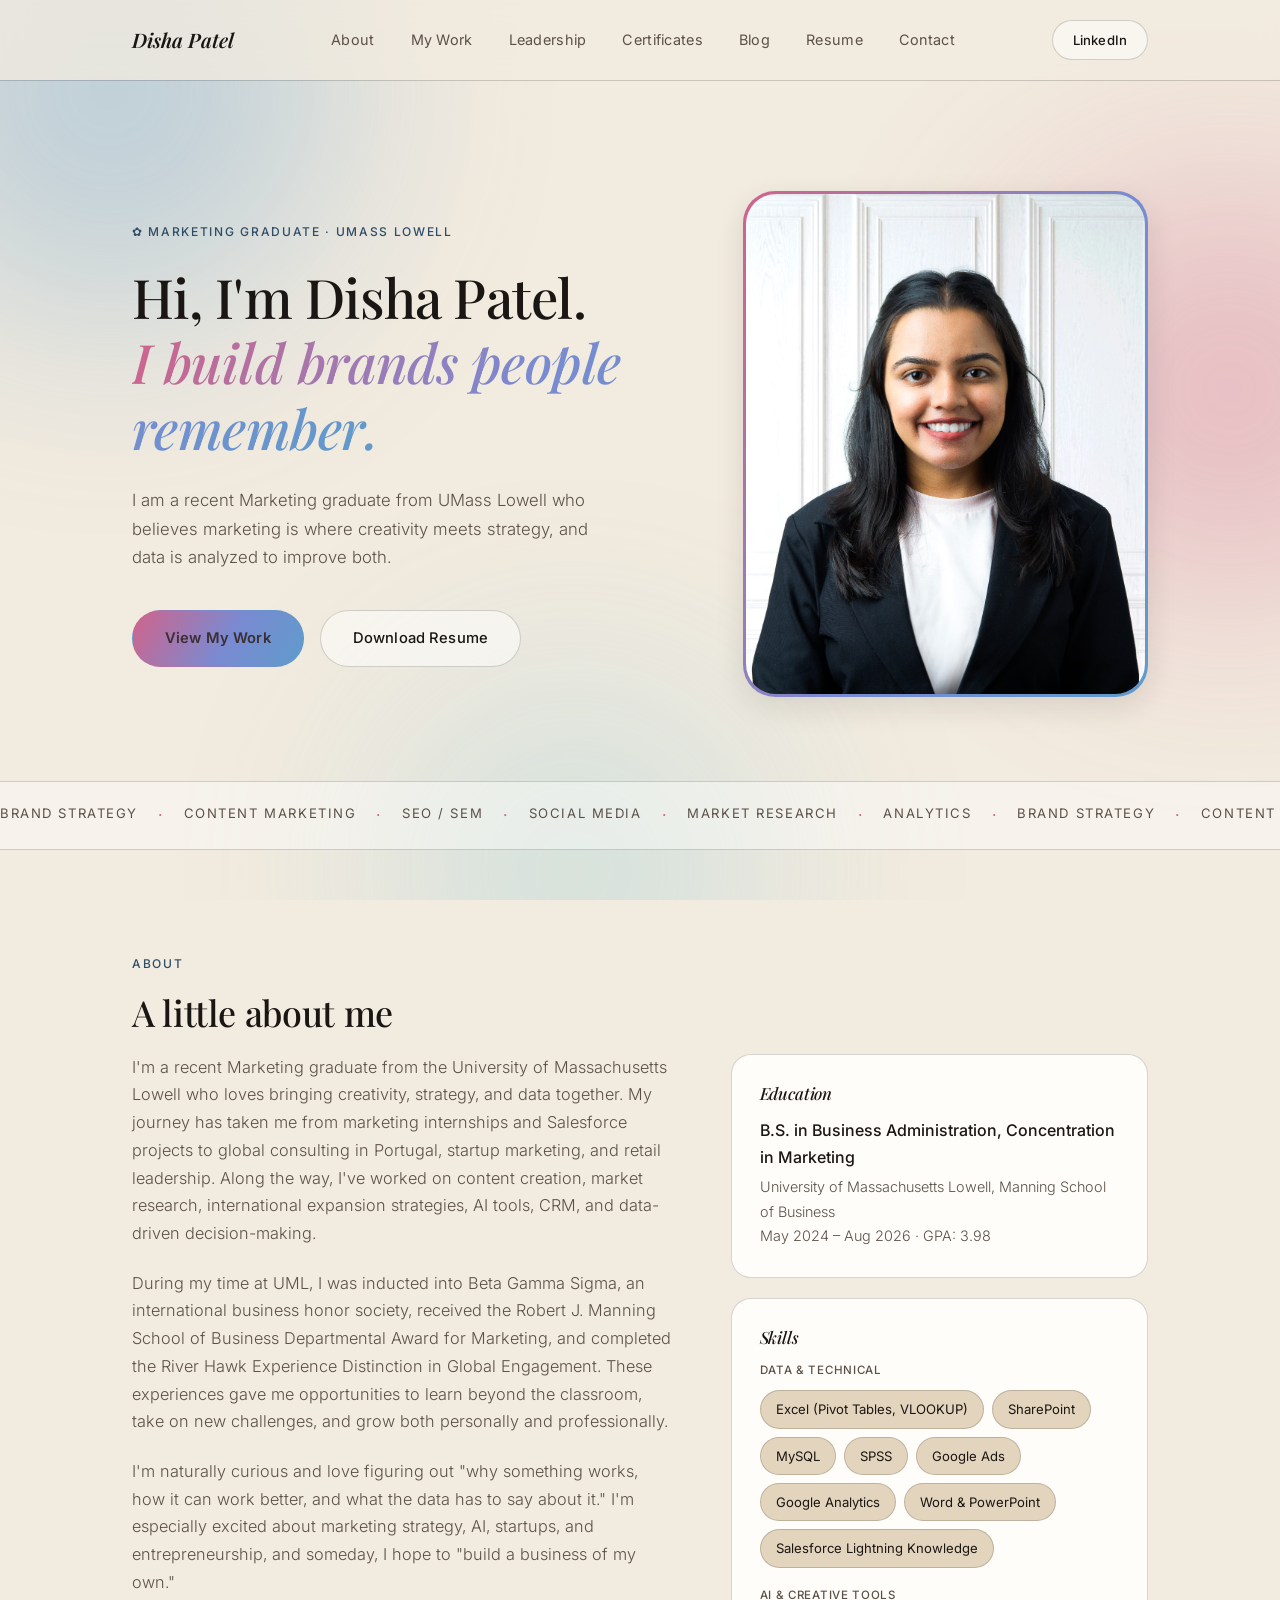
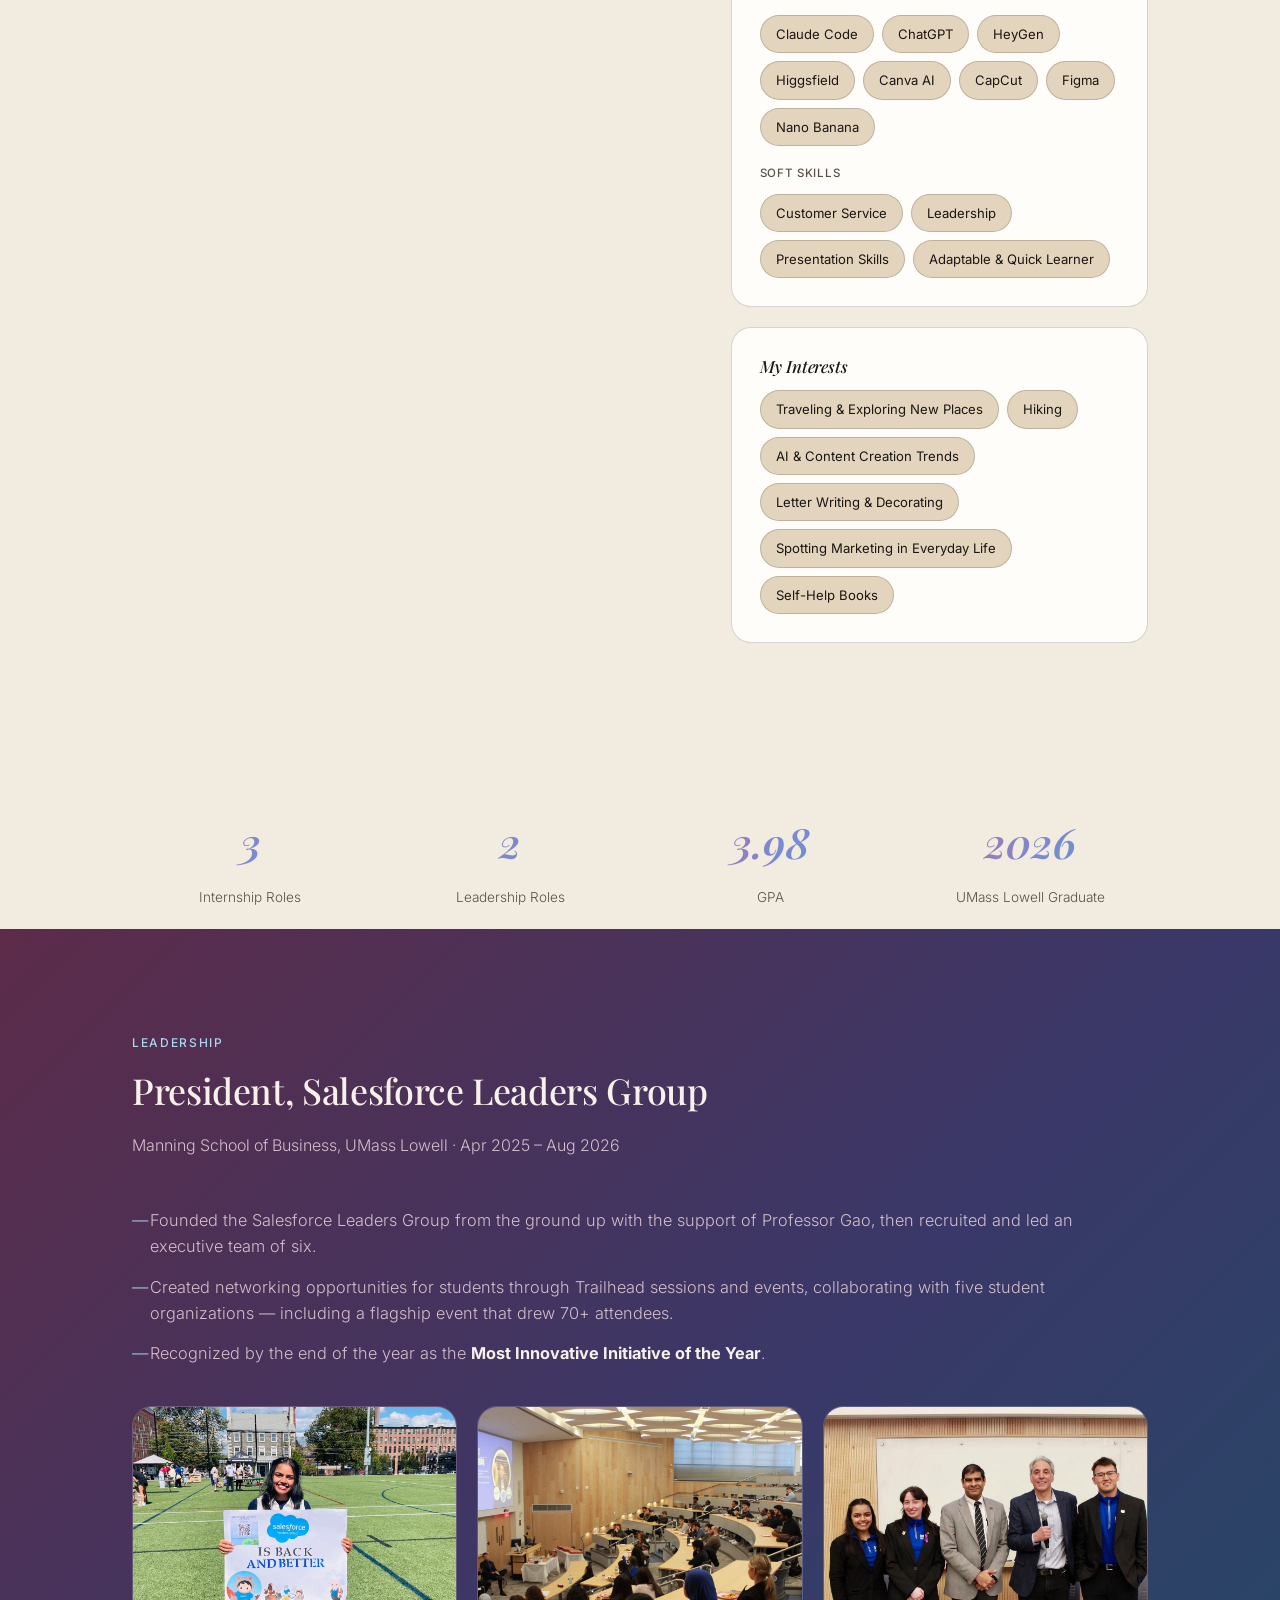
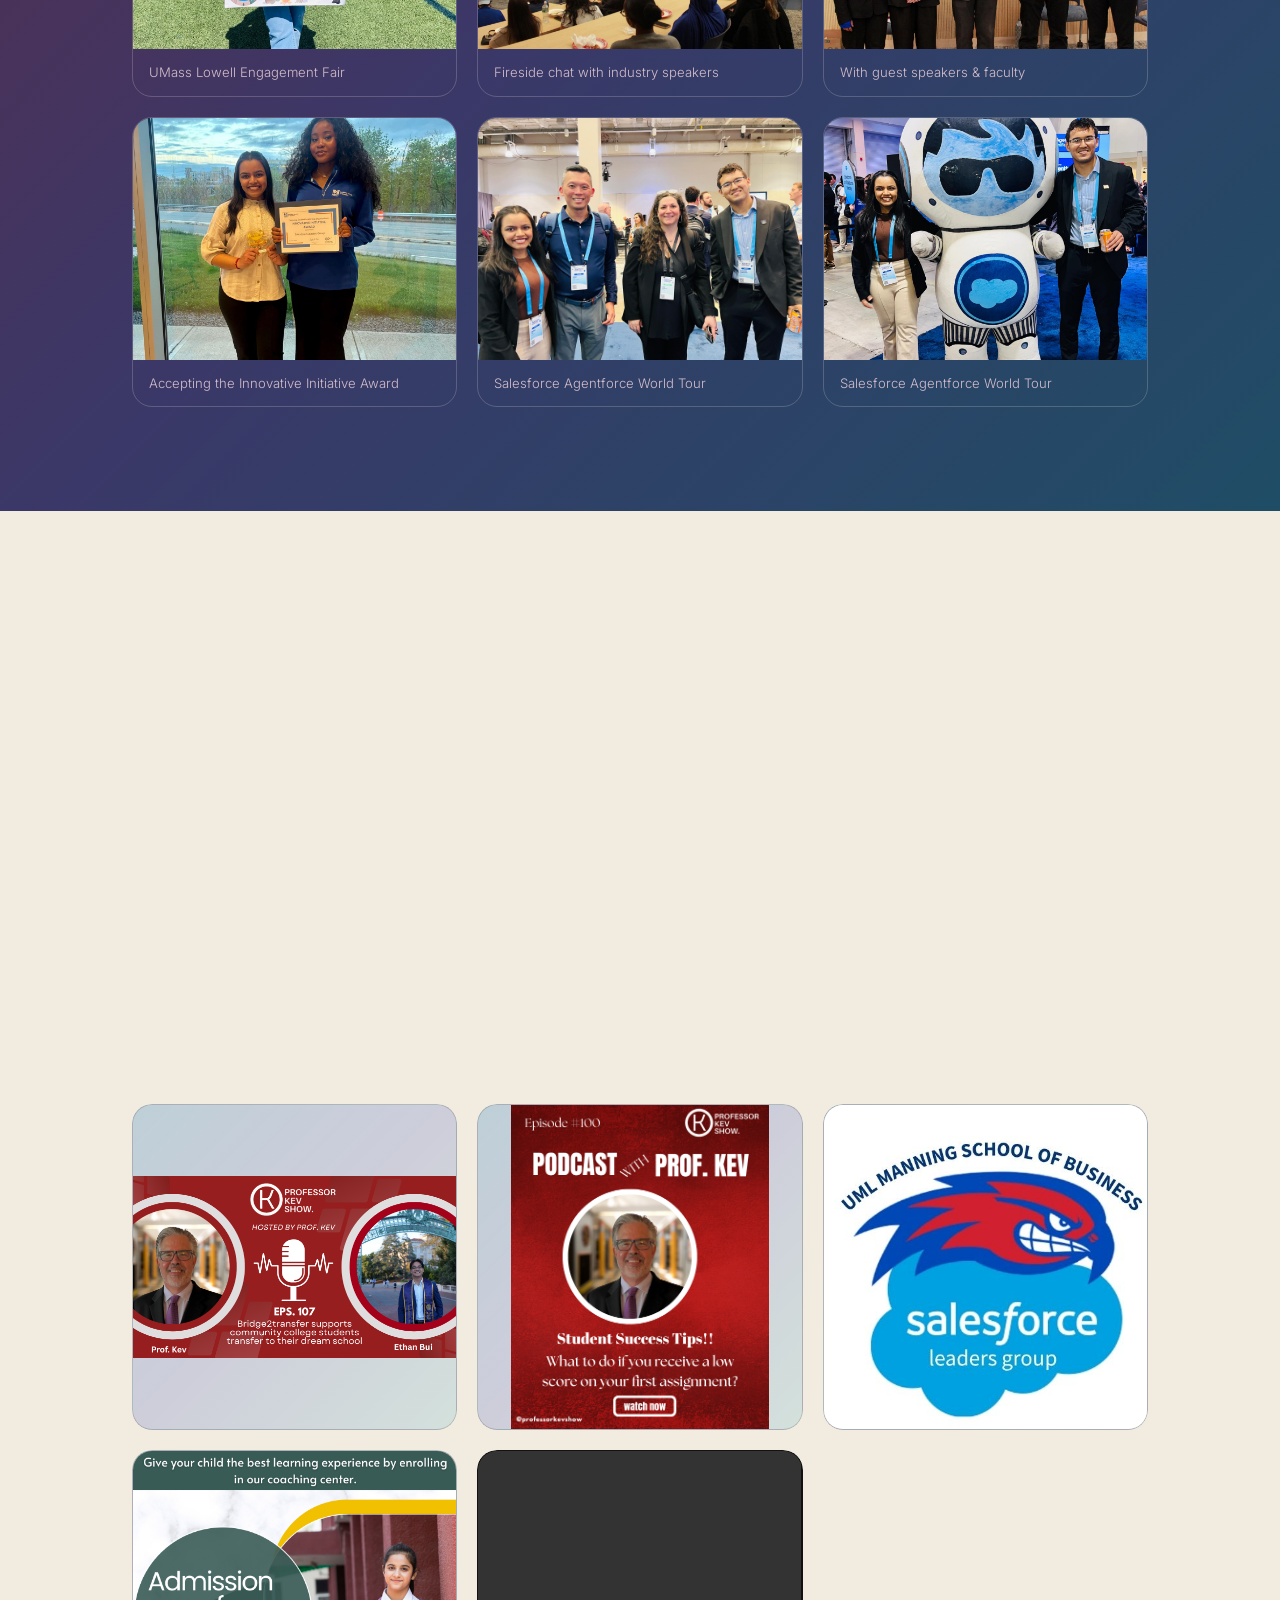
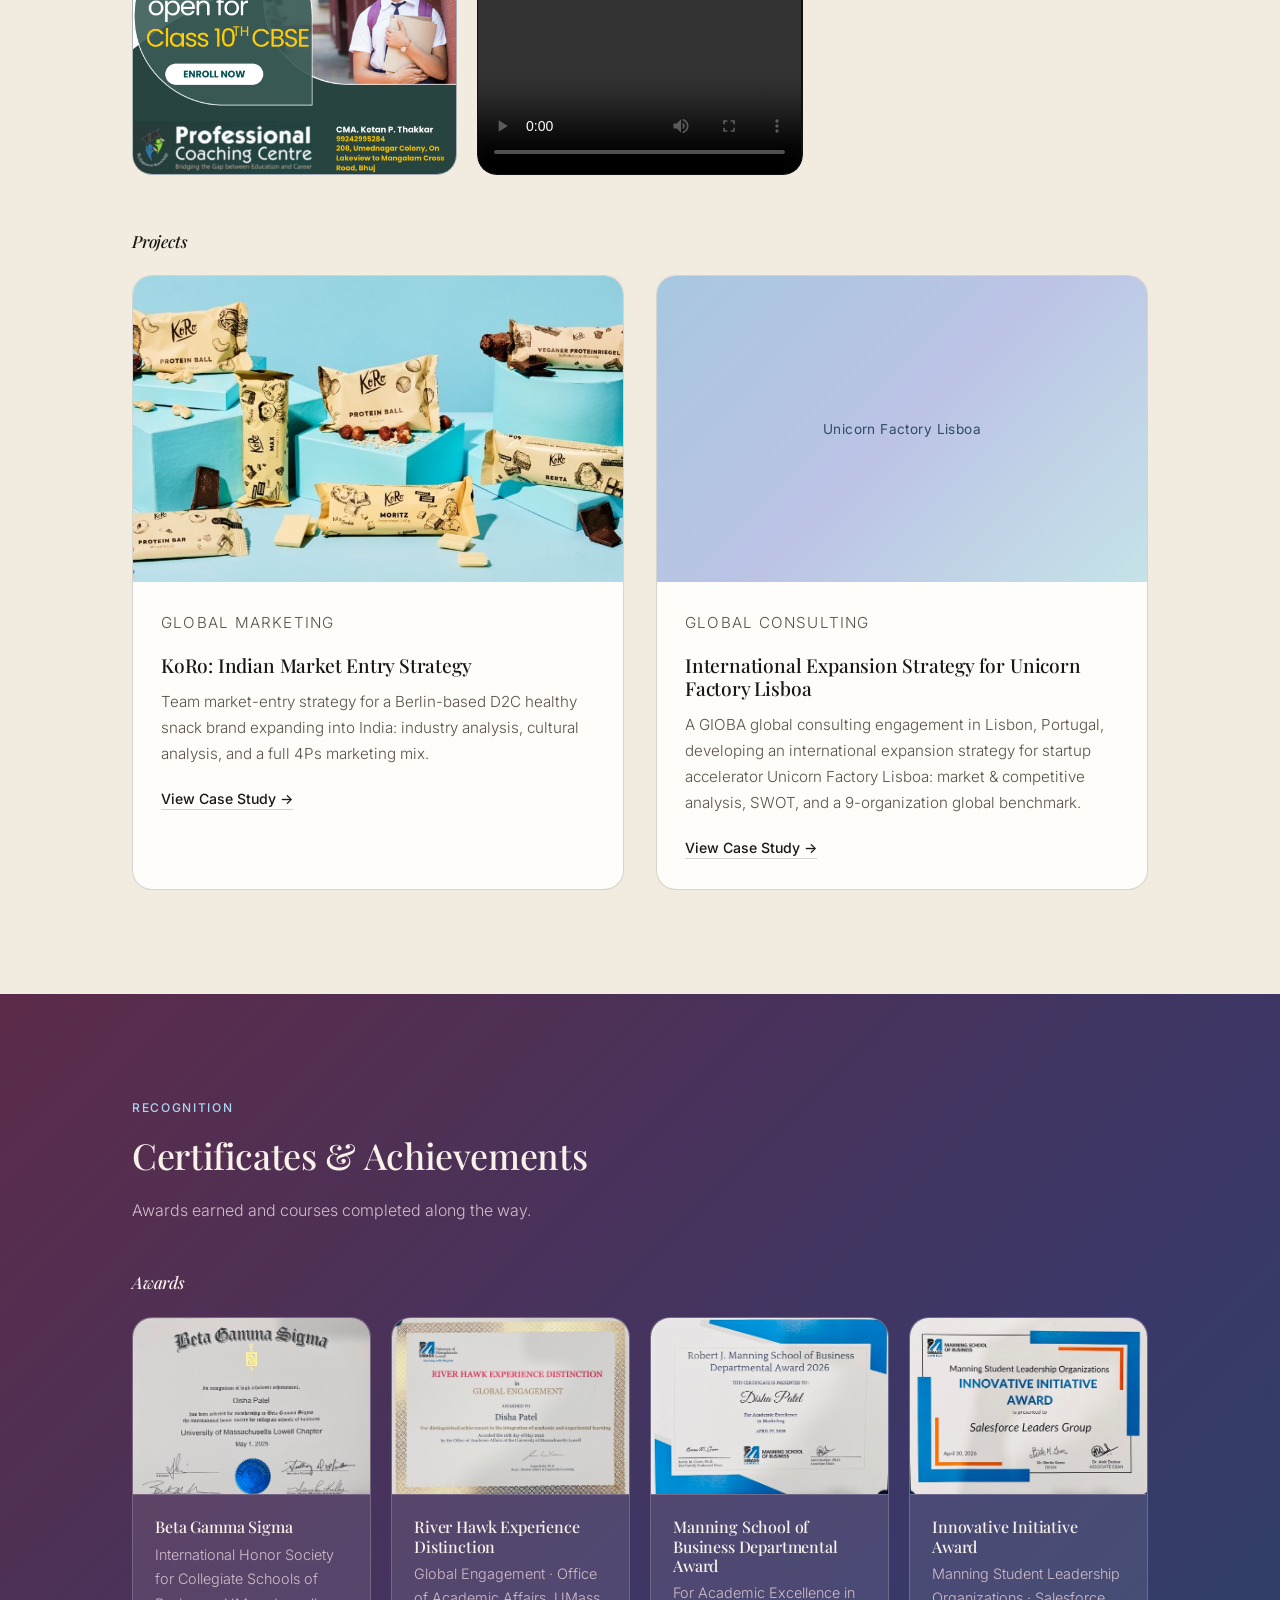
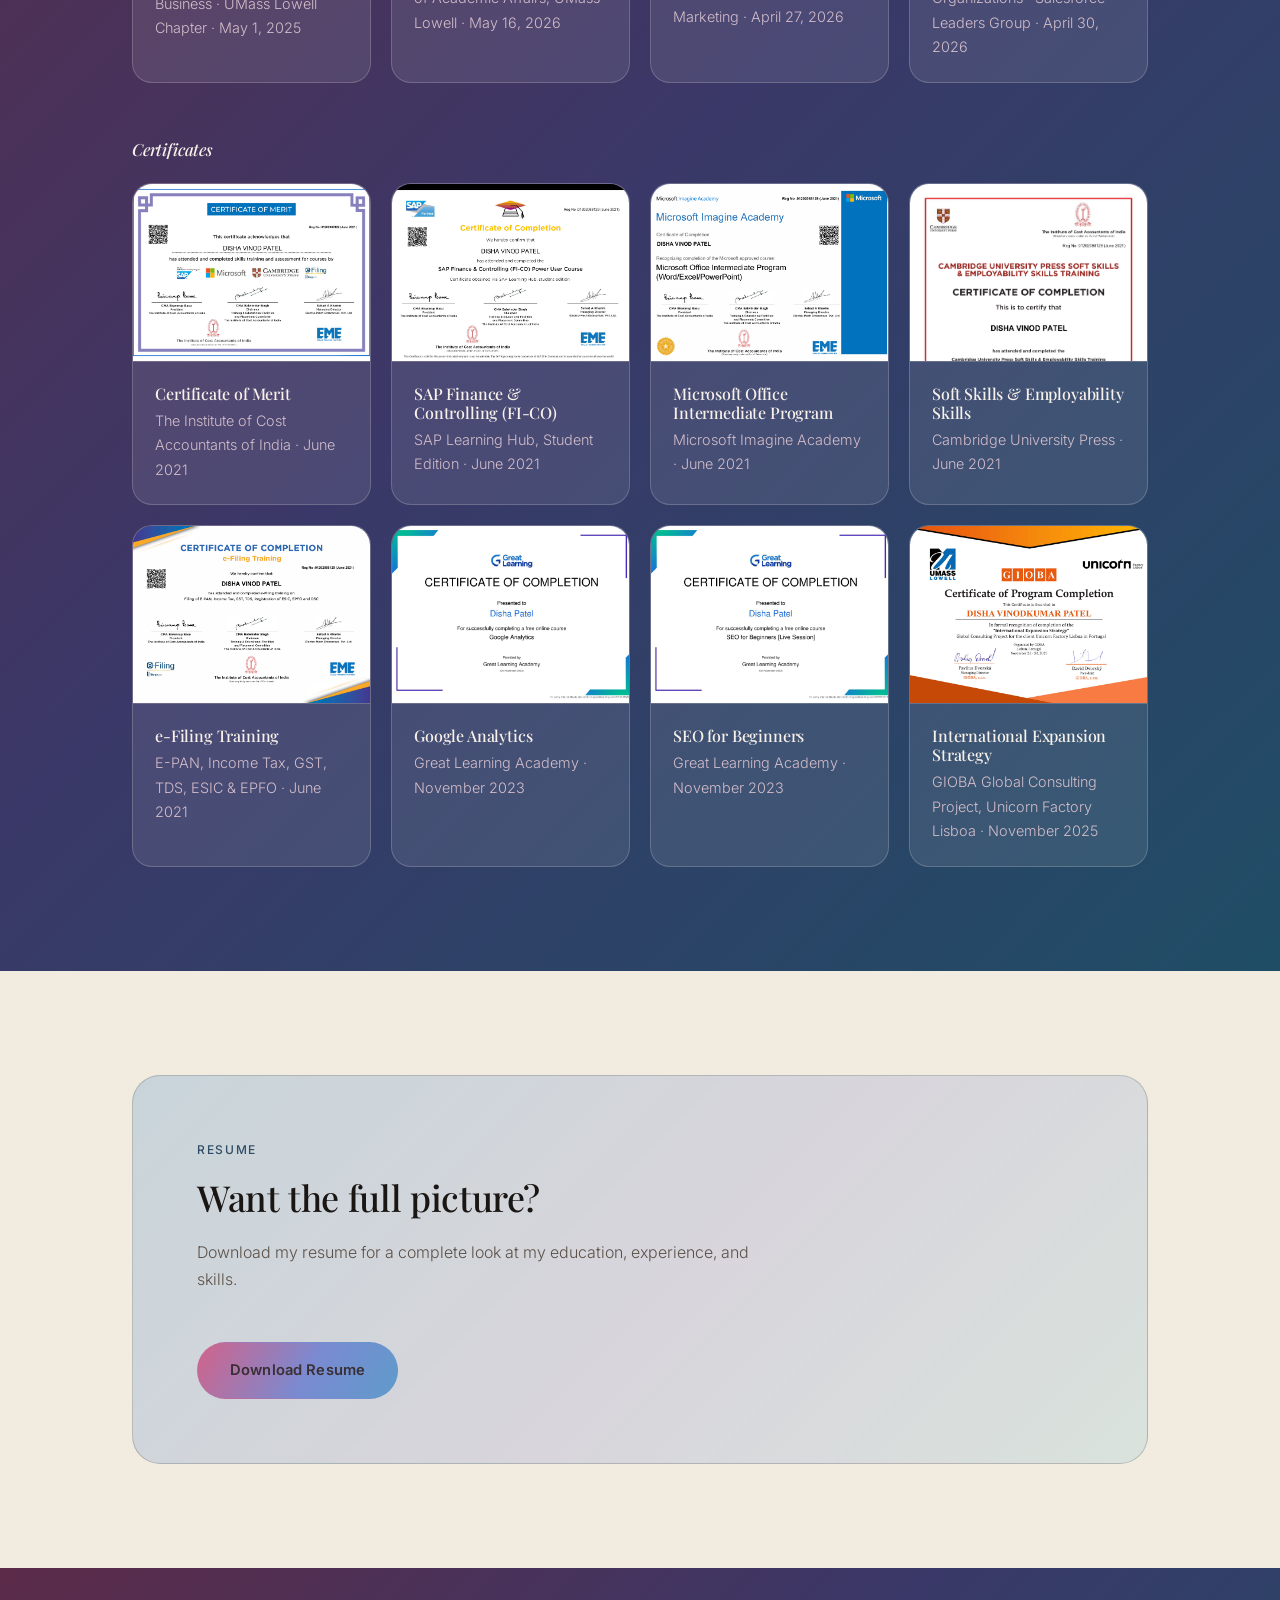
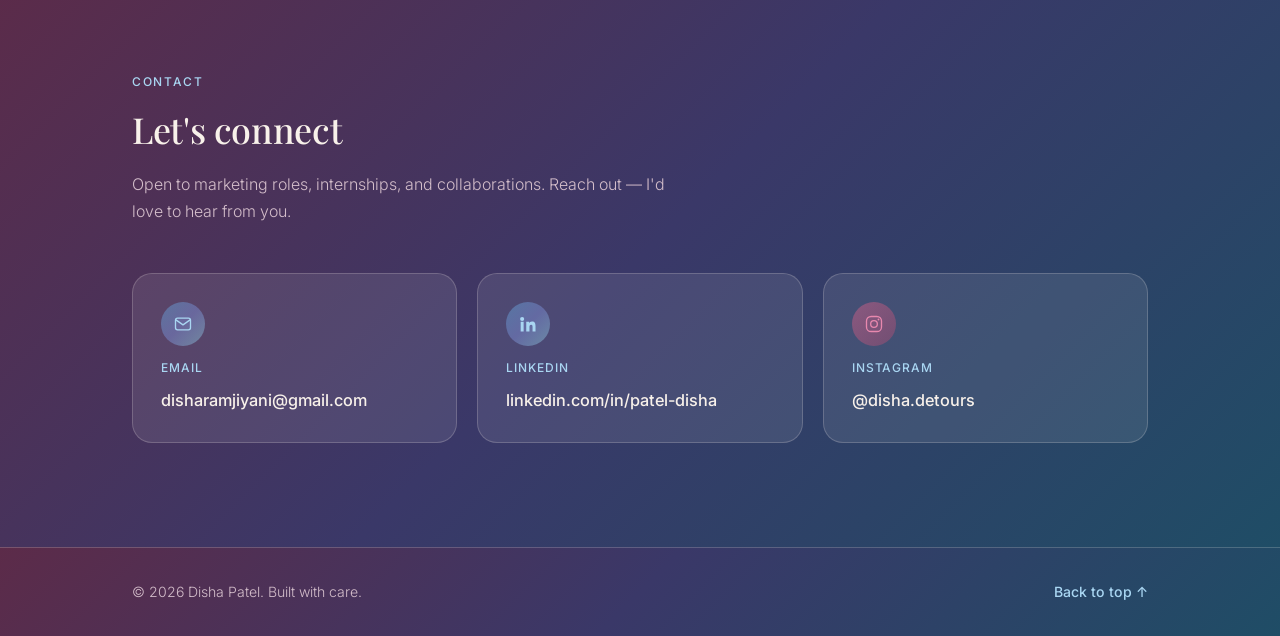
==== index.html @ e75ed546 "Initial commit: marketing portfolio site Sections: About, Education, Skills, Interests, Leadership, " ====
<!DOCTYPE html>
<html lang="en">
<head>
  <meta charset="UTF-8" />
  <meta name="viewport" content="width=device-width, initial-scale=1.0" />
  <title>Disha Patel | Marketing Portfolio</title>
  <meta name="description" content="Marketing portfolio of Disha Patel, a recent marketing graduate from UMass Lowell." />

  <meta property="og:type" content="website" />
  <meta property="og:title" content="Disha Patel | Marketing Portfolio" />
  <meta property="og:description" content="Marketing, creativity, and analytics — brand strategy, Canva creatives, and case studies from UMass Lowell to Lisbon." />
  <meta property="og:image" content="assets/images/hero-photo.jpg" />
  <meta name="twitter:card" content="summary_large_image" />
  <meta name="twitter:title" content="Disha Patel | Marketing Portfolio" />
  <meta name="twitter:description" content="Marketing, creativity, and analytics — brand strategy, Canva creatives, and case studies from UMass Lowell to Lisbon." />
  <meta name="twitter:image" content="assets/images/hero-photo.jpg" />

  <link rel="preconnect" href="https://fonts.googleapis.com" />
  <link rel="preconnect" href="https://fonts.gstatic.com" crossorigin />
  <link href="https://fonts.googleapis.com/css2?family=Playfair+Display:ital,wght@0,500;0,600;1,500&family=Inter:wght@300;400;500;600&display=swap" rel="stylesheet" />
  <link rel="icon" href="assets/favicon.svg" type="image/svg+xml" />
  <link rel="icon" href="assets/favicon-32.png" sizes="32x32" type="image/png" />
  <link rel="icon" href="assets/favicon-16.png" sizes="16x16" type="image/png" />
  <link rel="apple-touch-icon" href="assets/apple-touch-icon.png" />
  <link rel="stylesheet" href="styles.css" />
</head>
<body>

  <!-- Background wash -->
  <div class="bg-glow" aria-hidden="true">
    <span class="blob blob-1"></span>
    <span class="blob blob-2"></span>
    <span class="blob blob-3"></span>
  </div>

  <!-- Header / Nav -->
  <header class="site-header">
    <div class="container nav-wrap">
      <a href="#home" class="logo">Disha Patel</a>

      <nav class="nav" id="primary-nav">
        <a href="#about">About</a>
        <a href="#work">My Work</a>
        <a href="#leadership">Leadership</a>
        <a href="#certificates">Certificates</a>
        <a href="blog.html">Blog</a>
        <a href="#resume">Resume</a>
        <a href="#contact">Contact</a>
      </nav>

      <div class="nav-actions">
        <a class="btn btn-small btn-outline" href="https://www.linkedin.com/in/patel-disha/" target="_blank" rel="noopener">LinkedIn</a>
        <button class="nav-toggle" id="navToggle" aria-label="Toggle navigation" aria-expanded="false">
          <span></span><span></span><span></span>
        </button>
      </div>
    </div>
  </header>

  <!-- Hero -->
  <section class="hero" id="home">
    <div class="container hero-grid">
      <div class="hero-copy reveal">
        <p class="eyebrow">✿ Marketing Graduate · UMass Lowell</p>
        <h1>Hi, I'm Disha Patel.<br /><span class="gradient-text">I build brands people remember.</span></h1>
        <p class="hero-sub">
          I am a recent Marketing graduate from UMass Lowell who believes marketing is
          where creativity meets strategy, and data is analyzed to improve both.
        </p>
        <div class="hero-actions">
          <a href="#work" class="btn btn-primary">View My Work</a>
          <a href="assets/Disha_Patel_Resume.pdf" class="btn btn-outline" download>Download Resume</a>
        </div>
      </div>
      <div class="hero-visual reveal">
        <div class="hero-photo-frame">
          <img src="assets/images/hero-photo.jpg" alt="Disha Patel" class="hero-photo-img" />
        </div>
      </div>
    </div>

    <div class="marquee">
      <div class="marquee-track">
        <span>BRAND STRATEGY</span><span>·</span>
        <span>CONTENT MARKETING</span><span>·</span>
        <span>SEO / SEM</span><span>·</span>
        <span>SOCIAL MEDIA</span><span>·</span>
        <span>MARKET RESEARCH</span><span>·</span>
        <span>ANALYTICS</span><span>·</span>
        <span>BRAND STRATEGY</span><span>·</span>
        <span>CONTENT MARKETING</span><span>·</span>
        <span>SEO / SEM</span><span>·</span>
        <span>SOCIAL MEDIA</span><span>·</span>
        <span>MARKET RESEARCH</span><span>·</span>
        <span>ANALYTICS</span><span>·</span>
      </div>
    </div>
  </section>

  <!-- About -->
  <section class="section" id="about">
    <div class="container">
      <p class="section-label reveal">About</p>
      <h2 class="section-title reveal">A little about me</h2>

      <div class="about-grid">
        <div class="about-text reveal">
          <p>
            I'm a recent Marketing graduate from the University of Massachusetts Lowell who
            loves bringing creativity, strategy, and data together. My journey has taken me
            from marketing internships and Salesforce projects to global consulting in
            Portugal, startup marketing, and retail leadership. Along the way, I've worked on
            content creation, market research, international expansion strategies, AI tools,
            CRM, and data-driven decision-making.
          </p>
          <p>
            During my time at UML, I was inducted into Beta Gamma Sigma, an international
            business honor society, received the Robert J. Manning School of Business
            Departmental Award for Marketing, and completed the River Hawk Experience
            Distinction in Global Engagement. These experiences gave me opportunities to
            learn beyond the classroom, take on new challenges, and grow both personally and
            professionally.
          </p>
          <p>
            I'm naturally curious and love figuring out "why something works, how it can
            work better, and what the data has to say about it." I'm especially excited
            about marketing strategy, AI, startups, and entrepreneurship, and someday, I
            hope to "build a business of my own."
          </p>
        </div>

        <div class="about-side reveal">
          <div class="info-card glass">
            <h3>Education</h3>
            <p class="info-primary">B.S. in Business Administration, Concentration in Marketing</p>
            <p class="info-secondary">University of Massachusetts Lowell, Manning School of Business</p>
            <p class="info-secondary">May 2024 &ndash; Aug 2026 &middot; GPA: 3.98</p>
          </div>

          <div class="info-card glass">
            <h3>Skills</h3>
            <p class="tag-group-label">Data &amp; Technical</p>
            <ul class="tag-list">
              <li>Excel (Pivot Tables, VLOOKUP)</li>
              <li>SharePoint</li>
              <li>MySQL</li>
              <li>SPSS</li>
              <li>Google Ads</li>
              <li>Google Analytics</li>
              <li>Word &amp; PowerPoint</li>
              <li>Salesforce Lightning Knowledge</li>
            </ul>
            <p class="tag-group-label">AI &amp; Creative Tools</p>
            <ul class="tag-list">
              <li>Claude Code</li>
              <li>ChatGPT</li>
              <li>HeyGen</li>
              <li>Higgsfield</li>
              <li>Canva AI</li>
              <li>CapCut</li>
              <li>Figma</li>
              <li>Nano Banana</li>
            </ul>
            <p class="tag-group-label">Soft Skills</p>
            <ul class="tag-list">
              <li>Customer Service</li>
              <li>Leadership</li>
              <li>Presentation Skills</li>
              <li>Adaptable &amp; Quick Learner</li>
            </ul>
          </div>

          <div class="info-card glass">
            <h3>My Interests</h3>
            <ul class="tag-list">
              <li>Traveling &amp; Exploring New Places</li>
              <li>Hiking</li>
              <li>AI &amp; Content Creation Trends</li>
              <li>Letter Writing &amp; Decorating</li>
              <li>Spotting Marketing in Everyday Life</li>
              <li>Self-Help Books</li>
            </ul>
          </div>
        </div>
      </div>
    </div>
  </section>

  <!-- Stats strip -->
  <section class="stats reveal">
    <div class="container stats-grid">
      <div class="stat">
        <p class="stat-number gradient-text">3</p>
        <p class="stat-label">Internship Roles</p>
      </div>
      <div class="stat">
        <p class="stat-number gradient-text">2</p>
        <p class="stat-label">Leadership Roles</p>
      </div>
      <div class="stat">
        <p class="stat-number gradient-text">3.98</p>
        <p class="stat-label">GPA</p>
      </div>
      <div class="stat">
        <p class="stat-number gradient-text">2026</p>
        <p class="stat-label">UMass Lowell Graduate</p>
      </div>
    </div>
  </section>

  <!-- Leadership -->
  <section class="section theme-dark" id="leadership">
    <div class="container">
      <p class="section-label reveal">Leadership</p>
      <h2 class="section-title reveal">President, Salesforce Leaders Group</h2>
      <p class="section-sub reveal">Manning School of Business, UMass Lowell &middot; Apr 2025 &ndash; Aug 2026</p>

      <ul class="post-list reveal" style="margin-bottom: 40px;">
        <li>Founded the Salesforce Leaders Group from the ground up with the support of Professor Gao, then recruited and led an executive team of six.</li>
        <li>Created networking opportunities for students through Trailhead sessions and events, collaborating with five student organizations — including a flagship event that drew 70+ attendees.</li>
        <li>Recognized by the end of the year as the <strong>Most Innovative Initiative of the Year</strong>.</li>
      </ul>

      <div class="leadership-gallery">
        <figure class="leadership-item reveal">
          <img src="assets/images/leadership/slg-recruitment.jpeg" alt="Disha Patel tabling for the Salesforce Leaders Group at the UMass Lowell Engagement Fair" />
          <figcaption>UMass Lowell Engagement Fair</figcaption>
        </figure>
        <figure class="leadership-item reveal">
          <img src="assets/images/leadership/slg-fireside-chat.jpeg" alt="Salesforce Leaders Group fireside chat event" />
          <figcaption>Fireside chat with industry speakers</figcaption>
        </figure>
        <figure class="leadership-item reveal">
          <img src="assets/images/leadership/slg-panel-group.jpeg" alt="Disha Patel with panelists and faculty at a Salesforce Leaders Group event" />
          <figcaption>With guest speakers &amp; faculty</figcaption>
        </figure>
        <figure class="leadership-item reveal">
          <img src="assets/images/leadership/slg-award-presentation.jpeg" alt="Disha Patel receiving the Innovative Initiative Award" />
          <figcaption>Accepting the Innovative Initiative Award</figcaption>
        </figure>
        <figure class="leadership-item reveal">
          <img src="assets/images/leadership/slg-agentforce-world-tour.jpeg" alt="Disha Patel at Salesforce Agentforce World Tour" />
          <figcaption>Salesforce Agentforce World Tour</figcaption>
        </figure>
        <figure class="leadership-item reveal">
          <img src="assets/images/leadership/slg-astro-mascot.jpeg" alt="Disha Patel with the Salesforce Astro mascot" />
          <figcaption>Salesforce Agentforce World Tour</figcaption>
        </figure>
      </div>
    </div>
  </section>

  <!-- My Work -->
  <section class="section" id="work">
    <div class="container">
      <p class="section-label reveal">Portfolio</p>
      <h2 class="section-title reveal">My Work</h2>

      <!-- Canva Creatives -->
      <h3 class="work-subhead reveal">Canva Creatives</h3>
      <div class="canva-grid">
        <figure class="canva-item reveal">
          <img class="lightbox-img" src="assets/images/canva/slg-first-event-banner.png" alt="Salesforce Leaders Group 'Is Back to UML' first event announcement banner" />
        </figure>
        <figure class="canva-item reveal">
          <img class="lightbox-img" src="assets/images/canva/salesforce-x-eva.png" alt="Salesforce X EVA event flyer featuring guest speaker Aaron Crear" />
        </figure>
        <figure class="canva-item reveal">
          <img class="lightbox-img" src="assets/images/canva/slg-x-mis-mktg-society.jpeg" alt="SLG x MIS x Marketing Society event flyer featuring guest speaker Steven Serabian" />
        </figure>
        <figure class="canva-item reveal">
          <img class="lightbox-img" src="assets/images/canva/prof-kev-show-ep107.png" alt="Professor Kev Show podcast episode 107 promo graphic" />
        </figure>
        <figure class="canva-item reveal">
          <img class="lightbox-img" src="assets/images/canva/prof-kev-show-ep100.png" alt="Professor Kev Show podcast episode 100 promo graphic" />
        </figure>
        <figure class="canva-item reveal">
          <img class="lightbox-img" src="assets/images/canva/slg-logo-crest.jpg" alt="Salesforce Leaders Group logo crest for UML Manning School of Business" />
        </figure>
        <figure class="canva-item reveal">
          <img class="lightbox-img" src="assets/images/canva/pcc-admission-open.png" alt="Professional Coaching Centre admission open flyer, freelance design work" />
        </figure>
        <figure class="canva-item reveal">
          <video controls preload="metadata">
            <source src="assets/videos/earthly-fashion.mp4" type="video/mp4" />
          </video>
        </figure>
      </div>

      <!-- Projects -->
      <h3 class="work-subhead reveal">Projects</h3>
      <div class="project-grid">

        <article class="project-card reveal">
          <img src="assets/images/projects/koro-hero.png" alt="KoRo snack products" class="project-thumb-img" />
          <div class="project-body">
            <p class="project-tag">Global Marketing</p>
            <h3>KoRo: Indian Market Entry Strategy</h3>
            <p>Team market-entry strategy for a Berlin-based D2C healthy snack brand expanding
              into India: industry analysis, cultural analysis, and a full 4Ps marketing mix.</p>
            <a href="project-koro.html" class="project-link">View Case Study &rarr;</a>
          </div>
        </article>

        <article class="project-card reveal">
          <div class="project-thumb">Unicorn Factory Lisboa</div>
          <div class="project-body">
            <p class="project-tag">Global Consulting</p>
            <h3>International Expansion Strategy for Unicorn Factory Lisboa</h3>
            <p>A GIOBA global consulting engagement in Lisbon, Portugal, developing an
              international expansion strategy for startup accelerator Unicorn Factory Lisboa:
              market &amp; competitive analysis, SWOT, and a 9-organization global benchmark.</p>
            <a href="project-ufl.html" class="project-link">View Case Study &rarr;</a>
          </div>
        </article>

      </div>
    </div>
  </section>

  <!-- Certificates & Achievements -->
  <section class="section theme-dark" id="certificates">
    <div class="container">
      <p class="section-label reveal">Recognition</p>
      <h2 class="section-title reveal">Certificates &amp; Achievements</h2>
      <p class="section-sub reveal">Awards earned and courses completed along the way.</p>

      <h3 class="work-subhead reveal">Awards</h3>
      <div class="cert-grid">
        <div class="cert-card glass reveal">
          <img src="assets/images/certificates/beta-gamma-sigma.jpeg" alt="Beta Gamma Sigma membership certificate" class="cert-thumb" />
          <div class="cert-body">
            <h3>Beta Gamma Sigma</h3>
            <p class="info-secondary">International Honor Society for Collegiate Schools of Business &middot; UMass Lowell Chapter &middot; May 1, 2025</p>
          </div>
        </div>
        <div class="cert-card glass reveal">
          <img src="assets/images/certificates/river-hawk-global-engagement.jpeg" alt="River Hawk Experience Distinction in Global Engagement certificate" class="cert-thumb" />
          <div class="cert-body">
            <h3>River Hawk Experience Distinction</h3>
            <p class="info-secondary">Global Engagement &middot; Office of Academic Affairs, UMass Lowell &middot; May 16, 2026</p>
          </div>
        </div>
        <div class="cert-card glass reveal">
          <img src="assets/images/certificates/manning-departmental-award.jpeg" alt="Robert J. Manning School of Business Departmental Award certificate" class="cert-thumb" />
          <div class="cert-body">
            <h3>Manning School of Business Departmental Award</h3>
            <p class="info-secondary">For Academic Excellence in Marketing &middot; April 27, 2026</p>
          </div>
        </div>
        <div class="cert-card glass reveal">
          <img src="assets/images/certificates/innovative-initiative-award.jpeg" alt="Innovative Initiative Award certificate" class="cert-thumb" />
          <div class="cert-body">
            <h3>Innovative Initiative Award</h3>
            <p class="info-secondary">Manning Student Leadership Organizations &middot; Salesforce Leaders Group &middot; April 30, 2026</p>
          </div>
        </div>
      </div>

      <h3 class="work-subhead reveal">Certificates</h3>
      <div class="cert-grid">
        <div class="cert-card glass reveal">
          <img src="assets/images/certificates/certificate-of-merit.png" alt="Certificate of Merit from the Institute of Cost Accountants of India" class="cert-thumb" />
          <div class="cert-body">
            <h3>Certificate of Merit</h3>
            <p class="info-secondary">The Institute of Cost Accountants of India &middot; June 2021</p>
          </div>
        </div>
        <div class="cert-card glass reveal">
          <img src="assets/images/certificates/sap-fico.png" alt="SAP Finance and Controlling FI-CO certificate" class="cert-thumb" />
          <div class="cert-body">
            <h3>SAP Finance &amp; Controlling (FI-CO)</h3>
            <p class="info-secondary">SAP Learning Hub, Student Edition &middot; June 2021</p>
          </div>
        </div>
        <div class="cert-card glass reveal">
          <img src="assets/images/certificates/microsoft-office.png" alt="Microsoft Office Intermediate Program certificate" class="cert-thumb" />
          <div class="cert-body">
            <h3>Microsoft Office Intermediate Program</h3>
            <p class="info-secondary">Microsoft Imagine Academy &middot; June 2021</p>
          </div>
        </div>
        <div class="cert-card glass reveal">
          <img src="assets/images/certificates/cambridge-soft-employability-skills.png" alt="Cambridge University Press Soft Skills and Employability Skills Training certificate" class="cert-thumb" />
          <div class="cert-body">
            <h3>Soft Skills &amp; Employability Skills</h3>
            <p class="info-secondary">Cambridge University Press &middot; June 2021</p>
          </div>
        </div>
        <div class="cert-card glass reveal">
          <img src="assets/images/certificates/efiling-training.png" alt="e-Filing Training certificate" class="cert-thumb" />
          <div class="cert-body">
            <h3>e-Filing Training</h3>
            <p class="info-secondary">E-PAN, Income Tax, GST, TDS, ESIC &amp; EPFO &middot; June 2021</p>
          </div>
        </div>
        <div class="cert-card glass reveal">
          <img src="assets/images/certificates/google-analytics.png" alt="Google Analytics certificate" class="cert-thumb" />
          <div class="cert-body">
            <h3>Google Analytics</h3>
            <p class="info-secondary">Great Learning Academy &middot; November 2023</p>
          </div>
        </div>
        <div class="cert-card glass reveal">
          <img src="assets/images/certificates/seo-for-beginners.png" alt="SEO for Beginners certificate" class="cert-thumb" />
          <div class="cert-body">
            <h3>SEO for Beginners</h3>
            <p class="info-secondary">Great Learning Academy &middot; November 2023</p>
          </div>
        </div>
        <div class="cert-card glass reveal">
          <img src="assets/images/certificates/gioba-ufl-certificate.jpg" alt="Certificate of Program Completion for the International Expansion Strategy consulting project with Unicorn Factory Lisboa" class="cert-thumb" />
          <div class="cert-body">
            <h3>International Expansion Strategy</h3>
            <p class="info-secondary">GIOBA Global Consulting Project, Unicorn Factory Lisboa &middot; November 2025</p>
          </div>
        </div>
      </div>
    </div>
  </section>

  <!-- Certificate lightbox -->
  <div class="cert-lightbox" id="certLightbox">
    <img src="" alt="" id="certLightboxImg" />
  </div>

  <!-- Resume -->
  <section class="section" id="resume">
    <div class="container">
      <div class="resume-wrap reveal">
        <div>
          <p class="section-label">Resume</p>
          <h2 class="section-title">Want the full picture?</h2>
          <p class="section-sub">Download my resume for a complete look at my education, experience, and skills.</p>
          <a href="assets/Disha_Patel_Resume.pdf" class="btn btn-primary" download>Download Resume</a>
        </div>
      </div>
    </div>
  </section>

  <!-- Contact -->
  <section class="section theme-dark" id="contact">
    <div class="container">
      <p class="section-label reveal">Contact</p>
      <h2 class="section-title reveal">Let's connect</h2>
      <p class="section-sub reveal">
        Open to marketing roles, internships, and collaborations. Reach out — I'd love to hear from you.
      </p>

      <div class="contact-links reveal">
        <a href="mailto:disharamjiyani@gmail.com" class="contact-item glass">
          <span class="contact-icon" aria-hidden="true">
            <svg viewBox="0 0 24 24" fill="none" stroke="currentColor" stroke-width="1.6" stroke-linecap="round" stroke-linejoin="round"><rect x="3" y="5" width="18" height="14" rx="2.5"/><path d="M3.5 7l8.5 6 8.5-6"/></svg>
          </span>
          <span class="contact-label">Email</span>
          <span class="contact-value">disharamjiyani@gmail.com</span>
        </a>
        <a href="https://www.linkedin.com/in/patel-disha/" target="_blank" rel="noopener" class="contact-item glass">
          <span class="contact-icon" aria-hidden="true">
            <svg viewBox="0 0 24 24" fill="currentColor"><path d="M4.98 3.5a2.48 2.48 0 1 1 0 4.96 2.48 2.48 0 0 1 0-4.96zM3.2 9.2h3.56V21H3.2zM9.9 9.2h3.41v1.6h.05c.48-.9 1.64-1.85 3.38-1.85 3.61 0 4.28 2.38 4.28 5.47V21h-3.56v-5.16c0-1.23-.02-2.81-1.72-2.81-1.72 0-1.98 1.34-1.98 2.72V21H9.9z"/></svg>
          </span>
          <span class="contact-label">LinkedIn</span>
          <span class="contact-value">linkedin.com/in/patel-disha</span>
        </a>
        <a href="https://www.instagram.com/disha.detours/" target="_blank" rel="noopener" class="contact-item glass">
          <span class="contact-icon contact-icon-pink" aria-hidden="true">
            <svg viewBox="0 0 24 24" fill="none" stroke="currentColor" stroke-width="1.6"><rect x="3" y="3" width="18" height="18" rx="5.5"/><circle cx="12" cy="12" r="4"/><circle cx="17.4" cy="6.6" r="1.1" fill="currentColor" stroke="none"/></svg>
          </span>
          <span class="contact-label">Instagram</span>
          <span class="contact-value">@disha.detours</span>
        </a>
      </div>
    </div>
  </section>

  <footer class="site-footer theme-dark">
    <div class="container footer-wrap">
      <p>&copy; <span id="year"></span> Disha Patel. Built with care.</p>
      <a href="#home" class="back-to-top">Back to top &uarr;</a>
    </div>
  </footer>

  <script src="script.js"></script>
</body>
</html>
---- styles.css ----
:root {
  --color-bg: #f2ebdf;
  --color-bg-alt: #e3d4bd;
  --color-text: #1a1613;
  --color-text-muted: #5c5148;
  --color-border: rgba(26, 22, 19, 0.18);
  --color-card: #fffdfa;
  --color-card-hover: #ffffff;

  --accent-sky: #5f9bcb;
  --accent-periwinkle: #7a8ad1;
  --accent-ice: #8bc9d6;
  --accent-ink: #2f4d66;
  --accent-pink: #d1638a;
  --accent-pink-deep: #b84a70;
  --gradient: linear-gradient(120deg, var(--accent-pink), var(--accent-periwinkle) 55%, var(--accent-sky));

  --shadow-soft: 0 10px 30px rgba(26, 22, 19, 0.11);
  --shadow-lift: 0 16px 40px rgba(26, 22, 19, 0.19);
  --radius: 20px;
  --font-heading: "Playfair Display", "Georgia", serif;
  --font-body: "Inter", "Segoe UI", sans-serif;
  --max-width: 1080px;
}

/* Alternate section band: deep pink-to-blue gradient (Apple-style rhythm, no black) */
.theme-dark {
  --color-bg: linear-gradient(135deg, #5c2b49 0%, #3a3868 50%, #1f4d66 100%);
  --color-bg-alt: #3d2c46;
  --color-text: #f8f1ea;
  --color-text-muted: #d3bdca;
  --color-border: rgba(248, 241, 234, 0.2);
  --color-card: rgba(255, 255, 255, 0.09);
  --color-card-hover: rgba(255, 255, 255, 0.14);
  --accent-sky: #8fc3ec;
  --accent-periwinkle: #aab6f0;
  --accent-ice: #a6e6f0;
  --accent-ink: #a9d6f2;
  --accent-pink: #f5aac8;
  --accent-pink-deep: #e888ae;
  --shadow-soft: 0 10px 30px rgba(20, 10, 20, 0.3);
  --shadow-lift: 0 16px 40px rgba(20, 10, 20, 0.4);
  background: var(--color-bg);
  color: var(--color-text);
}
.theme-dark .btn-outline { background: rgba(255, 255, 255, 0.08); }
.theme-dark .btn-outline:hover { background: rgba(255, 255, 255, 0.16); }

* { box-sizing: border-box; margin: 0; padding: 0; }

html { scroll-behavior: smooth; }

body {
  font-family: var(--font-body);
  font-weight: 300;
  color: var(--color-text);
  background: var(--color-bg);
  line-height: 1.7;
  -webkit-font-smoothing: antialiased;
  position: relative;
  overflow-x: hidden;
}

img { max-width: 100%; display: block; }
a { color: inherit; text-decoration: none; }
ul { list-style: none; }

.container {
  max-width: var(--max-width);
  margin: 0 auto;
  padding: 0 32px;
}

h1, h2, h3 { font-family: var(--font-heading); line-height: 1.2; font-weight: 600; letter-spacing: -0.01em; }

.gradient-text {
  background: var(--gradient);
  -webkit-background-clip: text;
  background-clip: text;
  color: transparent;
  font-style: italic;
}

/* Background wash */
.bg-glow {
  position: fixed;
  inset: 0;
  z-index: -1;
  overflow: hidden;
  transform: translateZ(0);
  -webkit-transform: translateZ(0);
}
.blob {
  position: absolute;
  border-radius: 50%;
  filter: blur(110px);
  opacity: 0.35;
}
.blob-1 { width: 460px; height: 460px; background: var(--accent-sky); top: -140px; left: -120px; }
.blob-2 { width: 420px; height: 420px; background: var(--accent-pink); top: 20%; right: -160px; }
.blob-3 { width: 380px; height: 380px; background: var(--accent-ice); bottom: -160px; left: 30%; opacity: 0.3; }

/* Buttons */
.btn {
  display: inline-flex;
  align-items: center;
  justify-content: center;
  padding: 15px 32px;
  border-radius: 999px;
  font-weight: 500;
  font-size: 0.92rem;
  transition: transform 0.25s ease, box-shadow 0.25s ease, background 0.25s ease, border-color 0.25s ease;
  border: 1px solid transparent;
  cursor: pointer;
  letter-spacing: 0.01em;
}
.btn-primary {
  background: var(--gradient);
  color: #3a2f34;
  font-weight: 600;
}
.btn-primary:hover { transform: translateY(-2px); box-shadow: var(--shadow-lift); }
.btn-outline {
  border-color: var(--color-border);
  color: var(--color-text);
  background: rgba(255, 255, 255, 0.5);
}
.btn-outline:hover { border-color: var(--accent-ink); background: #fff; transform: translateY(-2px); }
.btn-small { padding: 8px 20px; font-size: 0.82rem; }

/* Header */
.site-header {
  position: sticky;
  top: 0;
  z-index: 100;
  border-bottom: 1px solid var(--color-border);
  isolation: isolate;
}
.site-header::before {
  content: "";
  position: absolute;
  inset: 0;
  z-index: -1;
  background: rgba(242, 235, 223, 0.75);
  backdrop-filter: blur(14px);
  -webkit-backdrop-filter: blur(14px);
}
.nav-wrap {
  display: flex;
  align-items: center;
  justify-content: space-between;
  padding: 20px 32px;
}
.logo {
  font-family: var(--font-heading);
  font-weight: 600;
  font-style: italic;
  font-size: 1.25rem;
  color: var(--color-text);
}
.nav { display: flex; gap: 36px; }
.nav a {
  font-weight: 400;
  font-size: 0.9rem;
  color: var(--color-text-muted);
  position: relative;
  transition: color 0.2s ease;
  letter-spacing: 0.02em;
}
.nav a:hover { color: var(--color-text); }
.nav a::after {
  content: "";
  position: absolute;
  left: 0;
  bottom: -6px;
  width: 0;
  height: 1px;
  background: var(--accent-ink);
  transition: width 0.3s ease;
}
.nav a:hover::after { width: 100%; }

.nav-actions { display: flex; align-items: center; gap: 14px; }

.nav-toggle {
  display: none;
  flex-direction: column;
  gap: 5px;
  background: none;
  border: none;
  cursor: pointer;
  padding: 6px;
}
.nav-toggle span {
  width: 22px;
  height: 1.5px;
  background: var(--color-text);
  border-radius: 2px;
}

/* Hero */
.hero { padding: 110px 0 0; position: relative; }
.hero-grid {
  display: grid;
  grid-template-columns: 1.15fr 0.85fr;
  gap: 64px;
  align-items: center;
  padding-bottom: 84px;
}
.eyebrow {
  text-transform: uppercase;
  letter-spacing: 0.14em;
  font-size: 0.75rem;
  font-weight: 500;
  color: var(--accent-ink);
  margin-bottom: 22px;
}
.hero h1 {
  font-size: clamp(2.2rem, 4.4vw, 3.4rem);
  margin-bottom: 26px;
  color: var(--color-text);
  font-weight: 500;
}
.hero-sub {
  font-size: 1.05rem;
  font-weight: 300;
  color: var(--color-text-muted);
  max-width: 480px;
  margin-bottom: 38px;
}
.hero-actions { display: flex; gap: 16px; flex-wrap: wrap; }

.hero-photo-frame {
  aspect-ratio: 4 / 5;
  border-radius: 32px;
  padding: 3px;
  background: var(--gradient);
  box-shadow: var(--shadow-soft);
}
.hero-photo-placeholder {
  width: 100%;
  height: 100%;
  border-radius: 30px;
  background: var(--color-bg-alt);
  border: 1px dashed rgba(26, 22, 19, 0.18);
  display: flex;
  align-items: center;
  justify-content: center;
  color: var(--color-text-muted);
  font-family: var(--font-heading);
  font-style: italic;
  font-weight: 500;
  text-align: center;
  padding: 24px;
}
.hero-photo-img {
  width: 100%;
  height: 100%;
  border-radius: 30px;
  object-fit: cover;
  object-position: 50% 18%;
  display: block;
}

/* Marquee */
.marquee {
  border-top: 1px solid var(--color-border);
  border-bottom: 1px solid var(--color-border);
  background: rgba(255, 255, 255, 0.4);
  overflow: hidden;
  padding: 20px 0;
}
.marquee-track {
  display: flex;
  gap: 20px;
  white-space: nowrap;
  width: max-content;
  animation: scrollMarquee 34s linear infinite;
  font-family: var(--font-body);
  font-weight: 400;
  font-size: 0.82rem;
  letter-spacing: 0.12em;
  color: var(--color-text-muted);
}
.marquee-track span:nth-child(2n) { color: var(--accent-pink); font-size: 1rem; }
@keyframes scrollMarquee {
  from { transform: translateX(0); }
  to { transform: translateX(-50%); }
}
@media (prefers-reduced-motion: reduce) {
  .marquee-track { animation: none; }
}

/* Sections */
.section { padding: 104px 0; }
.section-label {
  text-transform: uppercase;
  letter-spacing: 0.14em;
  font-size: 0.75rem;
  font-weight: 500;
  color: var(--accent-ink);
  margin-bottom: 16px;
}
.section-title {
  font-size: clamp(1.8rem, 2.8vw, 2.3rem);
  margin-bottom: 20px;
  font-weight: 500;
}
.section-sub {
  color: var(--color-text-muted);
  font-weight: 300;
  max-width: 560px;
  margin-bottom: 48px;
}

/* Glass / soft cards */
.glass {
  background: var(--color-card);
  border: 1px solid var(--color-border);
}

/* About */
.about-grid {
  display: grid;
  grid-template-columns: 1.3fr 1fr;
  gap: 56px;
}
.about-text p {
  color: var(--color-text-muted);
  font-weight: 300;
  margin-bottom: 22px;
  font-size: 1.02rem;
}
.about-side { display: flex; flex-direction: column; gap: 20px; }
.info-card {
  border-radius: var(--radius);
  padding: 28px;
  transition: box-shadow 0.25s ease, transform 0.25s ease;
}
.info-card:hover { box-shadow: var(--shadow-soft); transform: translateY(-2px); }
.info-card h3 {
  font-size: 1.05rem;
  margin-bottom: 14px;
  color: var(--color-text);
  font-style: italic;
  font-weight: 500;
}
.info-primary { font-weight: 500; margin-bottom: 4px; }
.info-secondary { color: var(--color-text-muted); font-size: 0.9rem; font-weight: 300; }
.tag-list { display: flex; flex-wrap: wrap; gap: 8px; }
.tag-list li {
  background: var(--color-bg-alt);
  border: 1px solid var(--color-border);
  padding: 7px 15px;
  border-radius: 999px;
  font-size: 0.82rem;
  font-weight: 400;
  color: var(--color-text);
  transition: border-color 0.2s ease, background 0.2s ease;
}
.tag-list li:hover { border-color: var(--accent-sky); background: #fff; }
.tag-group-label {
  font-size: 0.72rem;
  font-weight: 500;
  letter-spacing: 0.06em;
  text-transform: uppercase;
  color: var(--color-text-muted);
  margin: 18px 0 10px;
}
.tag-group-label:first-of-type { margin-top: 0; }

/* Stats */
.stats { padding: 60px 0 20px; }
.stats-grid {
  display: grid;
  grid-template-columns: repeat(4, 1fr);
  gap: 24px;
  text-align: center;
}
.stat-number {
  font-family: var(--font-heading);
  font-size: clamp(2rem, 3.6vw, 2.6rem);
  font-weight: 600;
  margin-bottom: 8px;
}
.stat-label {
  color: var(--color-text-muted);
  font-size: 0.85rem;
  font-weight: 300;
}
.stats-footnote {
  text-align: center;
  color: var(--color-text-muted);
  font-size: 0.76rem;
  margin-top: 28px;
  opacity: 0.7;
}

/* Projects */
.project-grid {
  display: grid;
  grid-template-columns: repeat(2, 1fr);
  gap: 32px;
}
.project-card {
  background: var(--color-card);
  border: 1px solid var(--color-border);
  border-radius: var(--radius);
  overflow: hidden;
  transition: box-shadow 0.3s ease, transform 0.3s ease;
}
.project-card:hover { box-shadow: var(--shadow-lift); transform: translateY(-4px); }
.project-thumb {
  aspect-ratio: 16 / 10;
  background: linear-gradient(135deg, rgba(95,155,203,0.55), rgba(122,138,209,0.5) 50%, rgba(139,201,214,0.5));
  display: flex;
  align-items: center;
  justify-content: center;
  color: var(--accent-ink);
  font-size: 0.85rem;
  font-weight: 400;
  letter-spacing: 0.03em;
}
.project-thumb-img {
  width: 100%;
  aspect-ratio: 16 / 10;
  object-fit: cover;
}
.project-body { padding: 28px; }
.project-tag {
  font-size: 0.75rem;
  text-transform: uppercase;
  letter-spacing: 0.08em;
  color: var(--accent-ink);
  font-weight: 500;
  margin-bottom: 10px;
}
.project-body h3 { font-size: 1.2rem; margin-bottom: 12px; font-weight: 500; }
.project-body p { color: var(--color-text-muted); font-weight: 300; font-size: 0.95rem; margin-bottom: 18px; }
.project-link { font-weight: 500; color: var(--color-text); font-size: 0.88rem; border-bottom: 1px solid var(--color-border); padding-bottom: 2px; }
.project-link:hover { color: var(--accent-ink); border-color: var(--accent-ink); }

/* My Work */
.work-subhead {
  font-size: 1.05rem;
  font-weight: 500;
  font-style: italic;
  margin: 0 0 24px;
  color: var(--color-text);
}
.work-subhead:not(:first-of-type) { margin-top: 56px; }

.canva-grid {
  display: grid;
  grid-template-columns: repeat(3, 1fr);
  gap: 20px;
  margin-bottom: 8px;
}
.canva-item {
  border-radius: var(--radius);
  overflow: hidden;
}
.canva-thumb {
  aspect-ratio: 4 / 5;
  border-radius: var(--radius);
  background: linear-gradient(135deg, rgba(95,155,203,0.5), rgba(122,138,209,0.45) 50%, rgba(139,201,214,0.45));
  display: flex;
  align-items: center;
  justify-content: center;
  color: var(--accent-ink);
  font-size: 0.85rem;
  font-weight: 400;
  letter-spacing: 0.03em;
  border: 1px solid var(--color-border);
  transition: box-shadow 0.3s ease, transform 0.3s ease;
}
.canva-thumb:hover { box-shadow: var(--shadow-lift); transform: translateY(-4px); }
.canva-item img {
  width: 100%;
  aspect-ratio: 1 / 1;
  object-fit: contain;
  background: linear-gradient(135deg, rgba(95,155,203,0.35), rgba(122,138,209,0.3) 50%, rgba(139,201,214,0.3));
  border-radius: var(--radius);
  border: 1px solid var(--color-border);
  cursor: zoom-in;
  transition: box-shadow 0.3s ease, transform 0.3s ease;
}
.canva-item img:hover { box-shadow: var(--shadow-lift); transform: translateY(-4px); }
.canva-item video {
  width: 100%;
  aspect-ratio: 1 / 1;
  object-fit: contain;
  background: #111;
  border-radius: var(--radius);
  border: 1px solid var(--color-border);
  display: block;
}

/* Leadership */
.leadership-gallery {
  display: grid;
  grid-template-columns: repeat(3, 1fr);
  gap: 20px;
}
.leadership-item {
  border-radius: var(--radius);
  overflow: hidden;
  border: 1px solid var(--color-border);
  transition: box-shadow 0.3s ease, transform 0.3s ease;
}
.leadership-item:hover { box-shadow: var(--shadow-lift); transform: translateY(-4px); }
.leadership-item img {
  width: 100%;
  aspect-ratio: 4 / 3;
  object-fit: cover;
  display: block;
}
.leadership-item figcaption {
  padding: 12px 16px;
  font-size: 0.82rem;
  font-weight: 300;
  color: var(--color-text-muted);
}

/* Certificates */
.cert-grid {
  display: grid;
  grid-template-columns: repeat(4, 1fr);
  gap: 20px;
}
.cert-card {
  border-radius: var(--radius);
  overflow: hidden;
  text-align: left;
  transition: box-shadow 0.25s ease, transform 0.25s ease;
}
.cert-card:hover { box-shadow: var(--shadow-lift); transform: translateY(-4px); }
.cert-thumb {
  width: 100%;
  aspect-ratio: 4 / 3;
  object-fit: cover;
  object-position: top;
  display: block;
  border-bottom: 1px solid var(--color-border);
  cursor: zoom-in;
}
.cert-body { padding: 22px; }
.cert-badge { font-size: 1.6rem; margin-bottom: 12px; }
.cert-card h3 { font-size: 1rem; font-weight: 500; margin-bottom: 6px; }

/* Certificate lightbox */
.cert-lightbox {
  position: fixed;
  inset: 0;
  background: rgba(26, 22, 19, 0.82);
  display: none;
  align-items: center;
  justify-content: center;
  padding: 40px;
  z-index: 1000;
  cursor: zoom-out;
}
.cert-lightbox.open { display: flex; }
.cert-lightbox img {
  max-width: min(90vw, 900px);
  max-height: 88vh;
  border-radius: 12px;
  box-shadow: var(--shadow-lift);
}

/* Blog */
.blog-hero { padding-bottom: 0; }
.blog-grid {
  display: grid;
  grid-template-columns: repeat(3, 1fr);
  gap: 28px;
}
.blog-card {
  border-radius: var(--radius);
  overflow: hidden;
  transition: box-shadow 0.3s ease, transform 0.3s ease;
}
.blog-card:hover { box-shadow: var(--shadow-lift); transform: translateY(-4px); }
img.blog-thumb { width: 100%; display: block; object-fit: cover; }
.blog-thumb {
  aspect-ratio: 16 / 10;
  background: linear-gradient(135deg, rgba(95,155,203,0.55), rgba(122,138,209,0.5) 50%, rgba(139,201,214,0.5));
  display: flex;
  align-items: center;
  justify-content: center;
  color: var(--accent-ink);
  font-size: 0.85rem;
  font-weight: 400;
}
.blog-body { padding: 26px; }
.blog-meta { display: flex; align-items: center; gap: 12px; margin-bottom: 10px; }
.blog-date { color: var(--color-text-muted); font-size: 0.78rem; font-weight: 300; }
.blog-body h3 { font-size: 1.1rem; margin-bottom: 10px; font-weight: 500; }
.blog-body p { color: var(--color-text-muted); font-weight: 300; font-size: 0.92rem; margin-bottom: 16px; }

/* Blog post article */
.post-container { max-width: 760px; }
.post-back { display: inline-block; margin-bottom: 28px; color: var(--accent-ink); font-weight: 500; font-size: 0.9rem; }
.post-back:hover { color: var(--color-text); }
.post-title {
  font-size: clamp(1.9rem, 3.6vw, 2.6rem);
  font-weight: 500;
  margin-bottom: 12px;
}
.post-sub { color: var(--color-text-muted); font-weight: 300; margin-bottom: 32px; font-size: 1.05rem; }
.post-hero-image {
  aspect-ratio: 16 / 9;
  border-radius: var(--radius);
  background: linear-gradient(135deg, rgba(95,155,203,0.5), rgba(122,138,209,0.45) 50%, rgba(139,201,214,0.45));
  border: 1px solid var(--color-border);
  display: flex;
  align-items: center;
  justify-content: center;
  color: var(--accent-ink);
  font-size: 0.9rem;
  margin-bottom: 40px;
}
.post-content p { color: var(--color-text-muted); font-weight: 300; font-size: 1.02rem; margin-bottom: 22px; }
.post-content h3 { font-size: 1.2rem; font-weight: 500; margin: 36px 0 14px; color: var(--color-text); }
.post-content code {
  background: var(--color-bg-alt);
  padding: 2px 7px;
  border-radius: 6px;
  font-size: 0.9em;
}
.post-content a { color: var(--accent-ink); text-decoration: underline; }
.post-list { margin: 0 0 22px; display: flex; flex-direction: column; gap: 14px; }
.post-list li {
  color: var(--color-text-muted);
  font-weight: 300;
  font-size: 1.02rem;
  line-height: 1.6;
  padding-left: 18px;
  position: relative;
}
.post-list li::before {
  content: "—";
  position: absolute;
  left: 0;
  color: var(--accent-ink);
}
.post-list li strong { color: var(--color-text); }

/* SWOT grid */
.swot-grid {
  display: grid;
  grid-template-columns: 1fr 1fr;
  gap: 16px;
  margin: 28px 0 40px;
}
.swot-card {
  border-radius: var(--radius);
  padding: 24px 26px;
  border: 1px solid var(--color-border);
}
.swot-card h4 {
  font-family: var(--font-heading);
  font-style: italic;
  font-weight: 500;
  font-size: 1rem;
  margin-bottom: 12px;
}
.swot-card ul { display: flex; flex-direction: column; gap: 10px; }
.swot-card li {
  font-size: 0.9rem;
  font-weight: 300;
  color: var(--color-text-muted);
  line-height: 1.55;
  padding-left: 16px;
  position: relative;
}
.swot-card li::before {
  content: "—";
  position: absolute;
  left: 0;
  color: var(--accent-ink);
}
.swot-strengths { background: rgba(95,155,203, 0.18); }
.swot-weaknesses { background: rgba(122,138,209, 0.18); }
.swot-opportunities { background: rgba(139,201,214, 0.25); }
.swot-threats { background: rgba(26, 22, 19, 0.04); }

@media (max-width: 640px) {
  .swot-grid { grid-template-columns: 1fr; }
}

/* Market size stacked bar */
.market-bar { margin: 24px 0 40px; }
.market-bar-track {
  display: flex;
  width: 100%;
  height: 44px;
  border-radius: 10px;
  overflow: hidden;
  border: 1px solid var(--color-border);
}
.market-bar-seg {
  width: calc(var(--w) * 1%);
  display: flex;
  align-items: center;
  justify-content: center;
}
.market-bar-muted { background: var(--color-bg-alt); }
.market-bar-seg span {
  font-size: 0.68rem;
  font-weight: 500;
  color: #fff;
  text-shadow: 0 1px 2px rgba(0,0,0,0.15);
  white-space: nowrap;
  padding: 0 6px;
}
.market-bar-muted span { color: var(--color-text-muted); text-shadow: none; }

@media (max-width: 640px) {
  .market-bar-track { flex-wrap: wrap; height: auto; }
  .market-bar-seg { width: 100%; height: 34px; }
}

/* Culture comparison chart */
.culture-chart {
  background: var(--color-card);
  border: 1px solid var(--color-border);
  border-radius: var(--radius);
  padding: 32px 28px 20px;
  margin: 36px 0;
}
.culture-chart-legend {
  display: flex;
  align-items: center;
  gap: 8px;
  font-size: 0.82rem;
  color: var(--color-text-muted);
  margin-bottom: 28px;
}
.legend-swatch {
  display: inline-block;
  width: 12px;
  height: 12px;
  border-radius: 3px;
  margin-left: 14px;
}
.legend-swatch:first-child { margin-left: 0; }
.legend-germany { background: var(--accent-periwinkle); }
.legend-india { background: var(--accent-ink); }

.culture-chart-bars {
  display: grid;
  grid-template-columns: repeat(6, 1fr);
  gap: 12px;
  align-items: end;
}
.culture-dim { text-align: center; }
.culture-bars {
  display: flex;
  align-items: end;
  justify-content: center;
  gap: 6px;
  height: 160px;
}
.culture-bar {
  width: 22px;
  height: calc(var(--val) * 1.6px);
  border-radius: 6px 6px 0 0;
  position: relative;
}
.culture-bar span {
  position: absolute;
  top: -20px;
  left: 50%;
  transform: translateX(-50%);
  font-size: 0.72rem;
  color: var(--color-text-muted);
  white-space: nowrap;
}
.bar-germany { background: var(--accent-periwinkle); }
.bar-india { background: var(--accent-ink); }
.culture-label {
  font-size: 0.72rem;
  color: var(--color-text-muted);
  margin-top: 10px;
  line-height: 1.3;
}
.culture-source {
  font-size: 0.72rem;
  color: var(--color-text-muted);
  opacity: 0.7;
  margin-top: 20px;
  text-align: center;
}

@media (max-width: 860px) {
  .culture-chart-bars { grid-template-columns: repeat(3, 1fr); row-gap: 32px; }
}

/* Resume */
.resume-wrap {
  background: linear-gradient(135deg, rgba(95,155,203,0.28), rgba(122,138,209,0.22) 55%, rgba(139,201,214,0.24));
  border: 1px solid var(--color-border);
  border-radius: 28px;
  padding: 64px;
  text-align: left;
}

/* Contact */
.contact-links {
  display: grid;
  grid-template-columns: repeat(3, 1fr);
  gap: 20px;
}
.contact-item {
  border-radius: var(--radius);
  padding: 28px;
  display: flex;
  flex-direction: column;
  gap: 8px;
  transition: transform 0.25s ease, box-shadow 0.25s ease, border-color 0.25s ease;
}
.contact-item:hover { transform: translateY(-4px); box-shadow: var(--shadow-soft); border-color: var(--accent-sky); }
.contact-icon {
  width: 44px;
  height: 44px;
  border-radius: 50%;
  display: flex;
  align-items: center;
  justify-content: center;
  background: linear-gradient(135deg, rgba(95,155,203,0.55), rgba(122,138,209,0.5) 50%, rgba(139,201,214,0.5));
  color: var(--accent-ink);
  margin-bottom: 4px;
  transition: transform 0.25s ease;
}
.contact-icon svg { width: 20px; height: 20px; }
.contact-item:hover .contact-icon { transform: scale(1.08); }
.contact-icon-pink {
  background: linear-gradient(135deg, rgba(209,99,138,0.5), rgba(184,74,112,0.4));
  color: var(--accent-pink-deep);
}
.contact-label {
  font-size: 0.75rem;
  text-transform: uppercase;
  letter-spacing: 0.08em;
  color: var(--accent-ink);
  font-weight: 500;
}
.contact-value { font-weight: 500; font-size: 1.02rem; }

/* Footer */
.site-footer { border-top: 1px solid var(--color-border); padding: 32px 0; }
.footer-wrap {
  display: flex;
  justify-content: space-between;
  align-items: center;
  color: var(--color-text-muted);
  font-size: 0.88rem;
  font-weight: 300;
}
.back-to-top { font-weight: 500; color: var(--accent-ink); }
.back-to-top:hover { color: var(--color-text); }

/* Scroll reveal */
.reveal {
  opacity: 0;
  transform: translateY(20px);
  transition: opacity 0.8s ease, transform 0.8s ease;
}
.reveal.in-view { opacity: 1; transform: translateY(0); }

/* Responsive */
@media (max-width: 860px) {
  .hero-grid { grid-template-columns: 1fr; }
  .hero-visual { order: -1; max-width: 300px; margin: 0 auto; }
  .about-grid { grid-template-columns: 1fr; }
  .project-grid { grid-template-columns: 1fr; }
  .contact-links { grid-template-columns: 1fr; }
  .stats-grid { grid-template-columns: repeat(2, 1fr); }
  .canva-grid { grid-template-columns: repeat(2, 1fr); }
  .leadership-gallery { grid-template-columns: repeat(2, 1fr); }
  .cert-grid { grid-template-columns: repeat(2, 1fr); }
  .blog-grid { grid-template-columns: 1fr; }
  .resume-wrap { padding: 40px 28px; }
  .section { padding: 80px 0; }

  .nav {
    position: absolute;
    top: 100%;
    left: 0;
    right: 0;
    background: var(--color-bg);
    border-bottom: 1px solid var(--color-border);
    flex-direction: column;
    padding: 22px 32px;
    gap: 20px;
    display: none;
  }
  .nav.open { display: flex; }
  .nav-toggle { display: flex; }
  .nav-actions .btn-outline { display: none; }
}
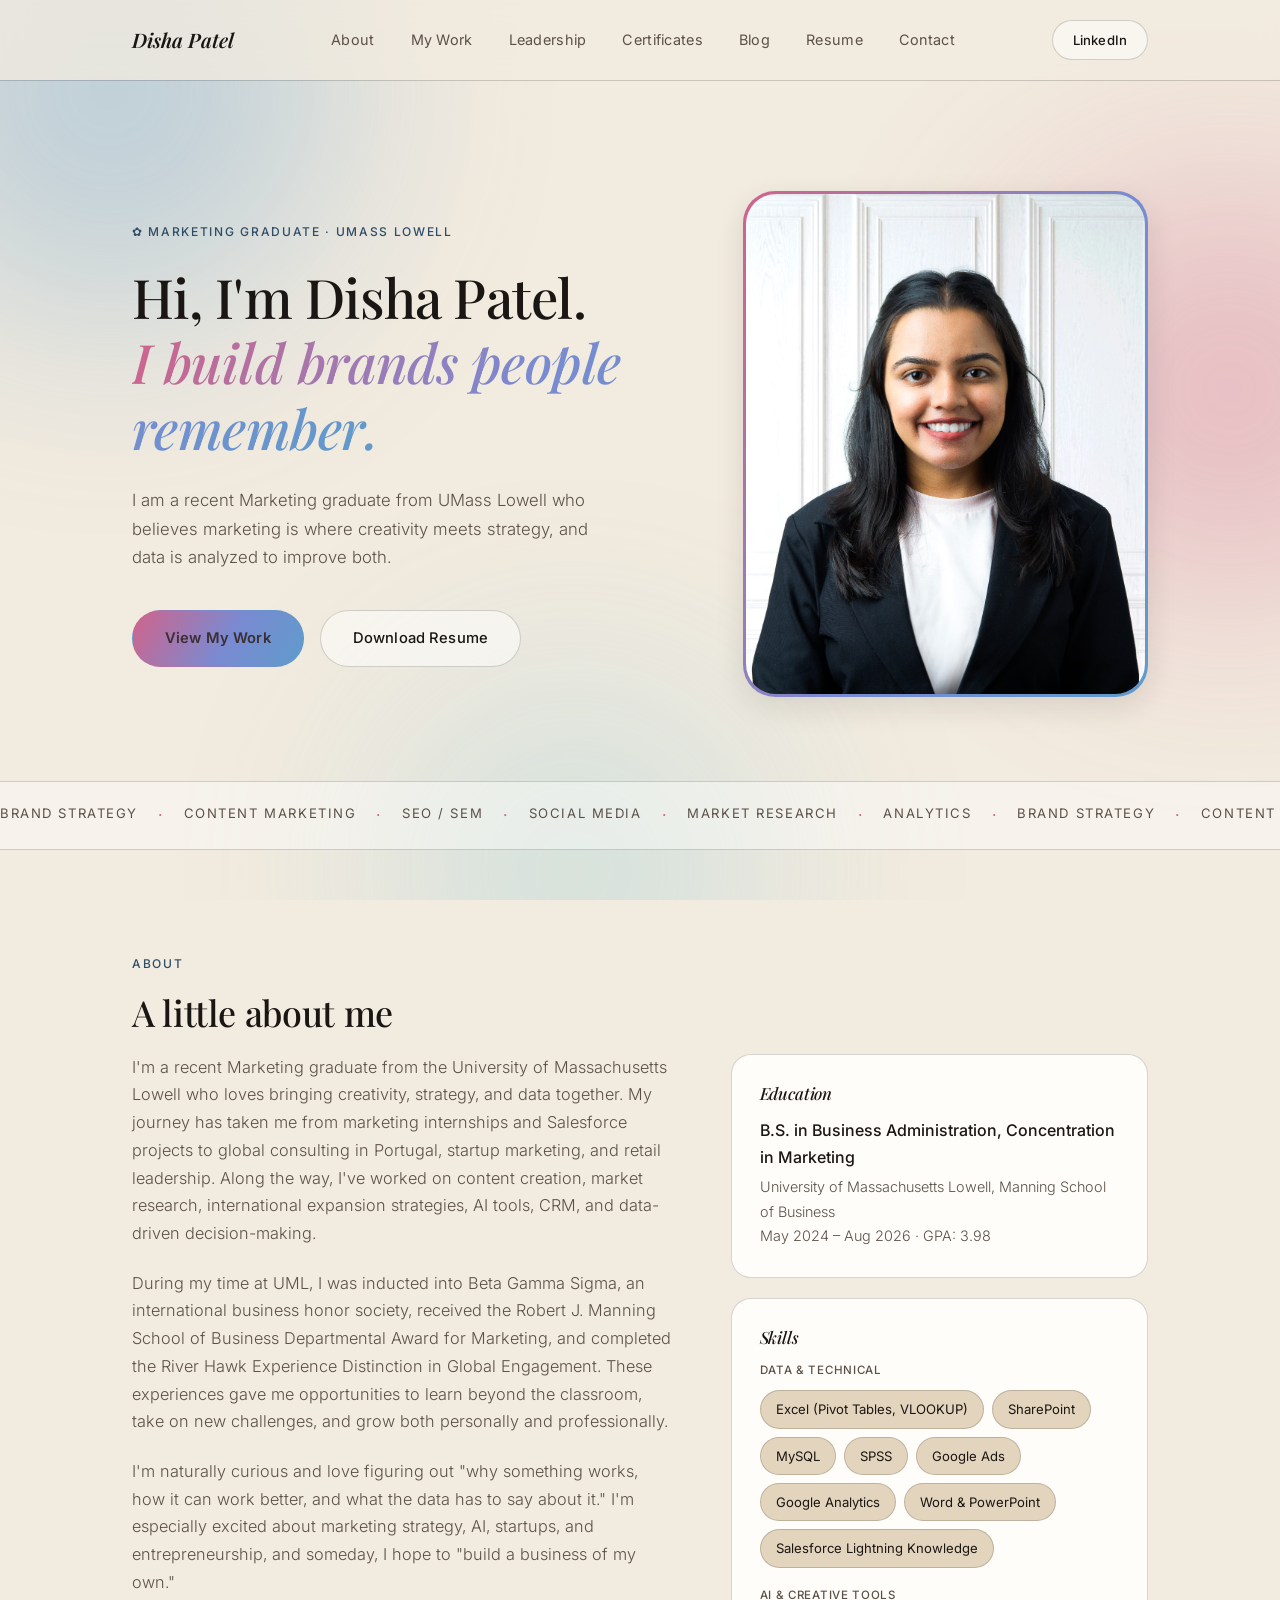
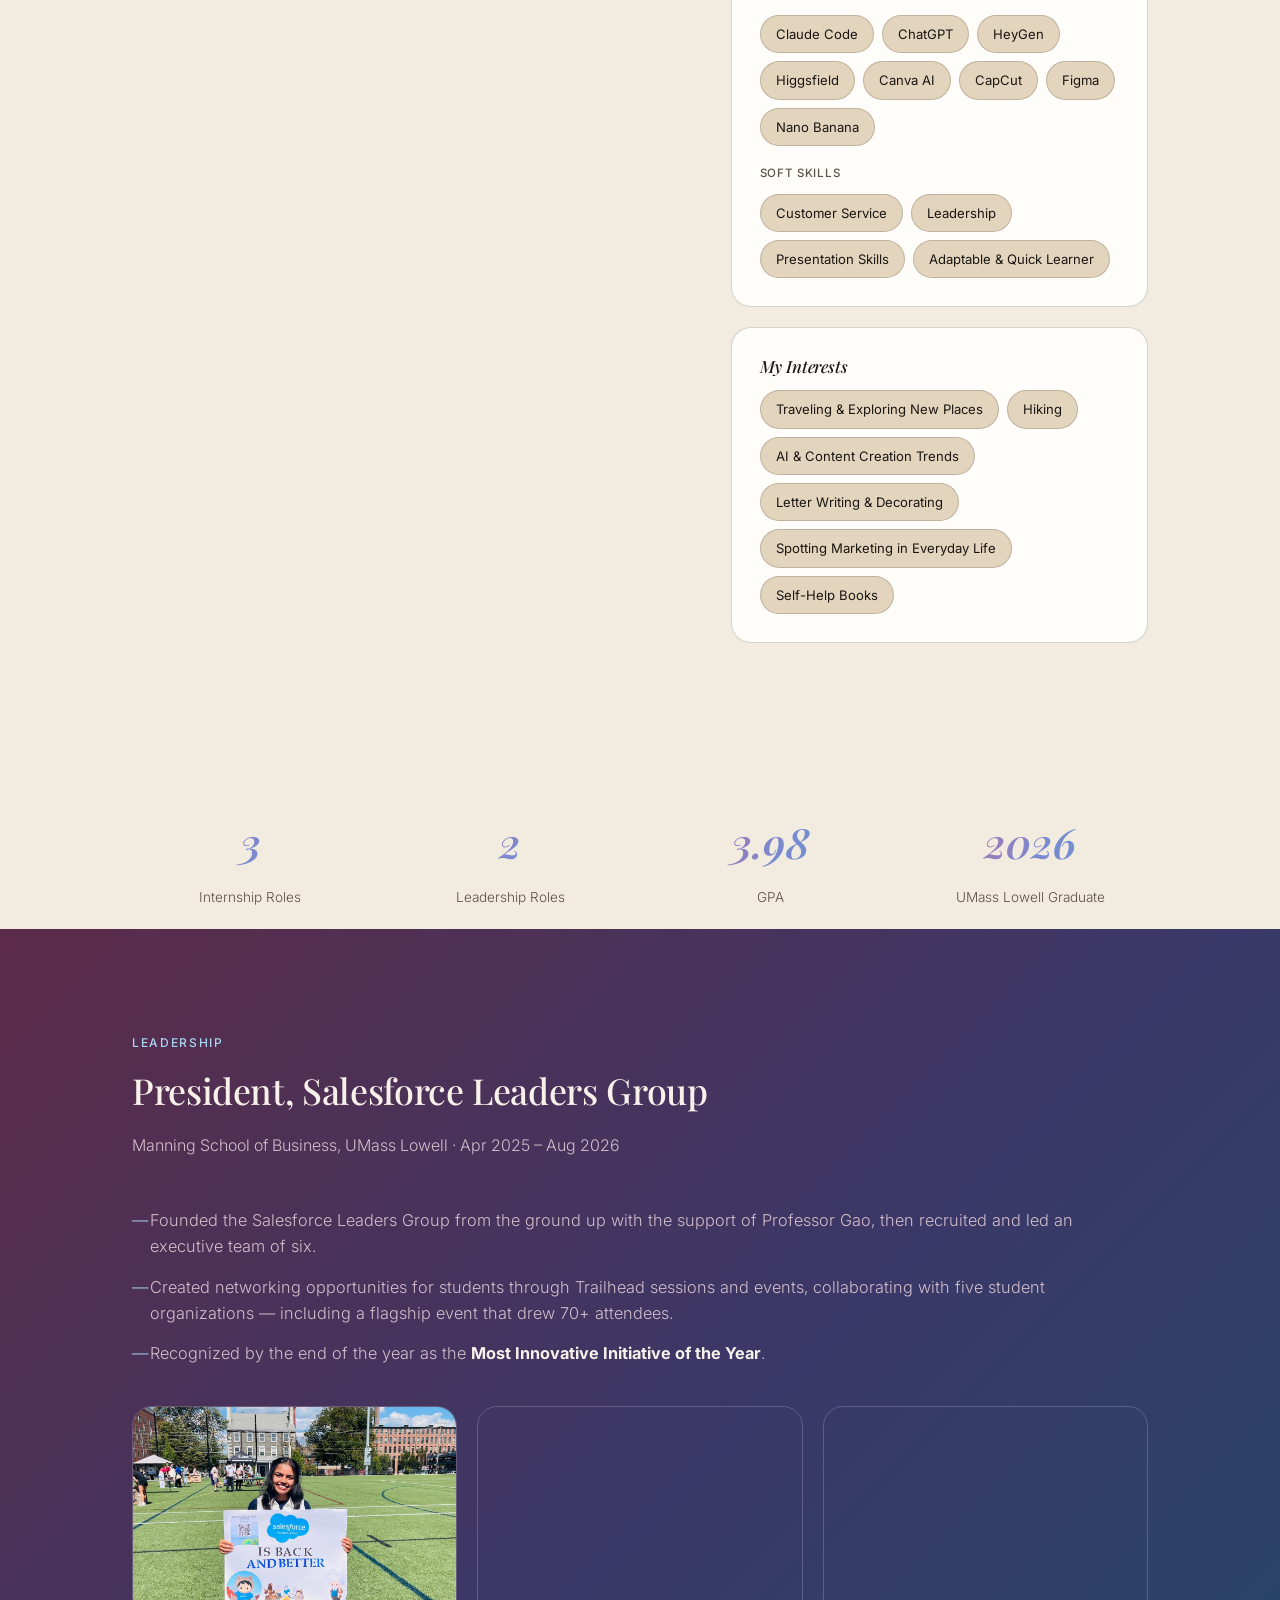
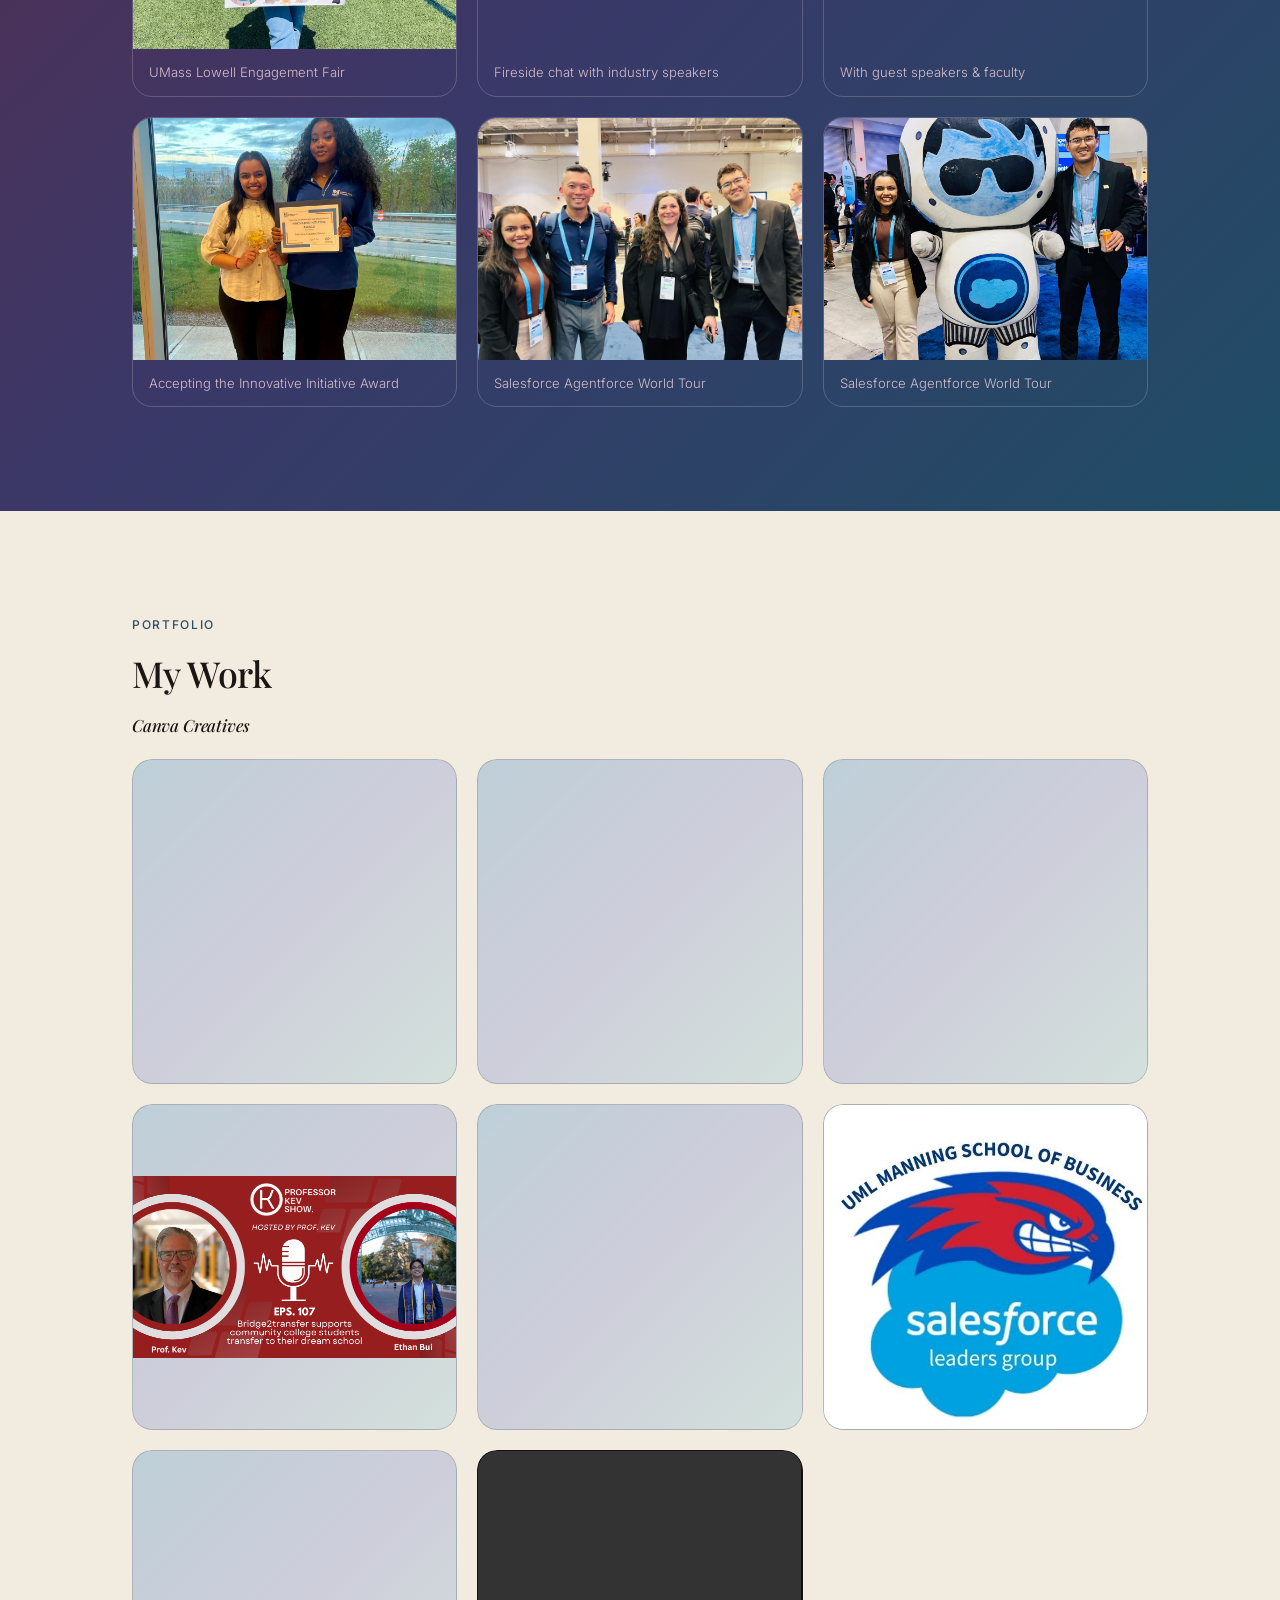
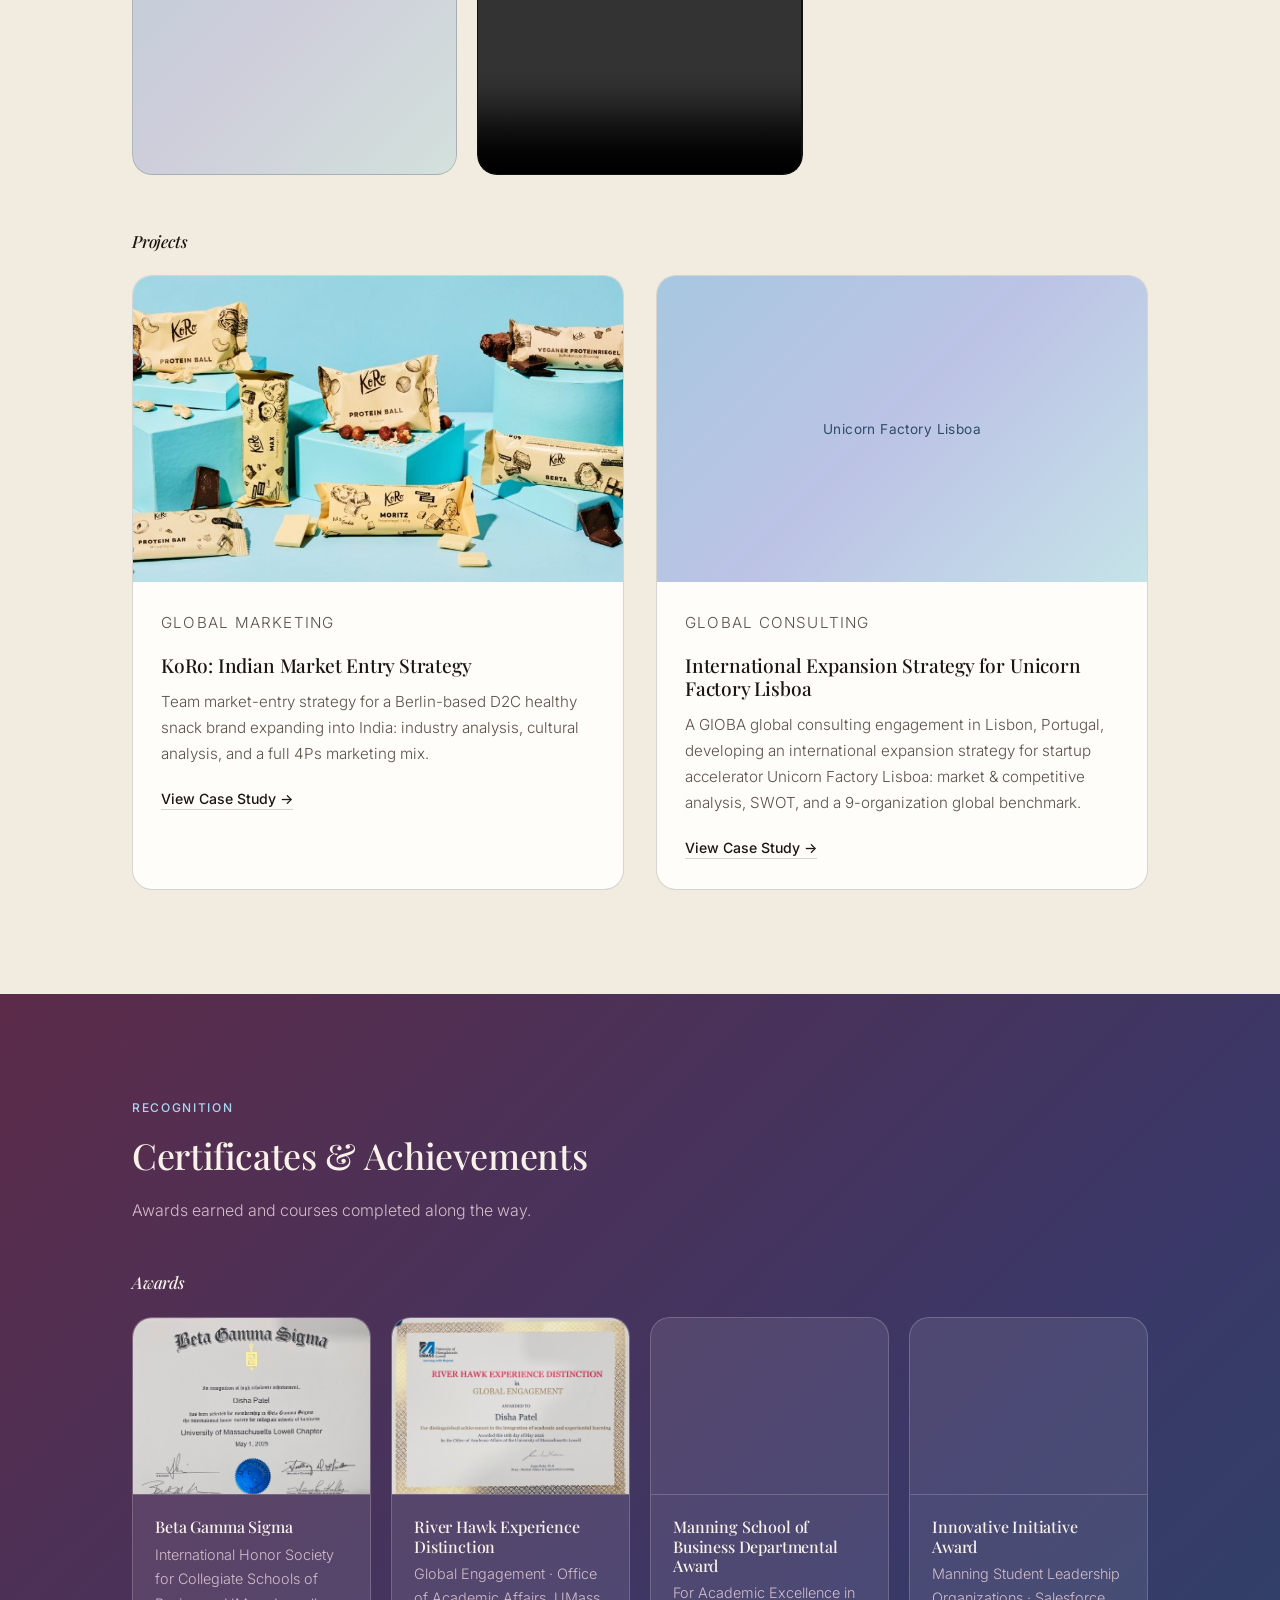
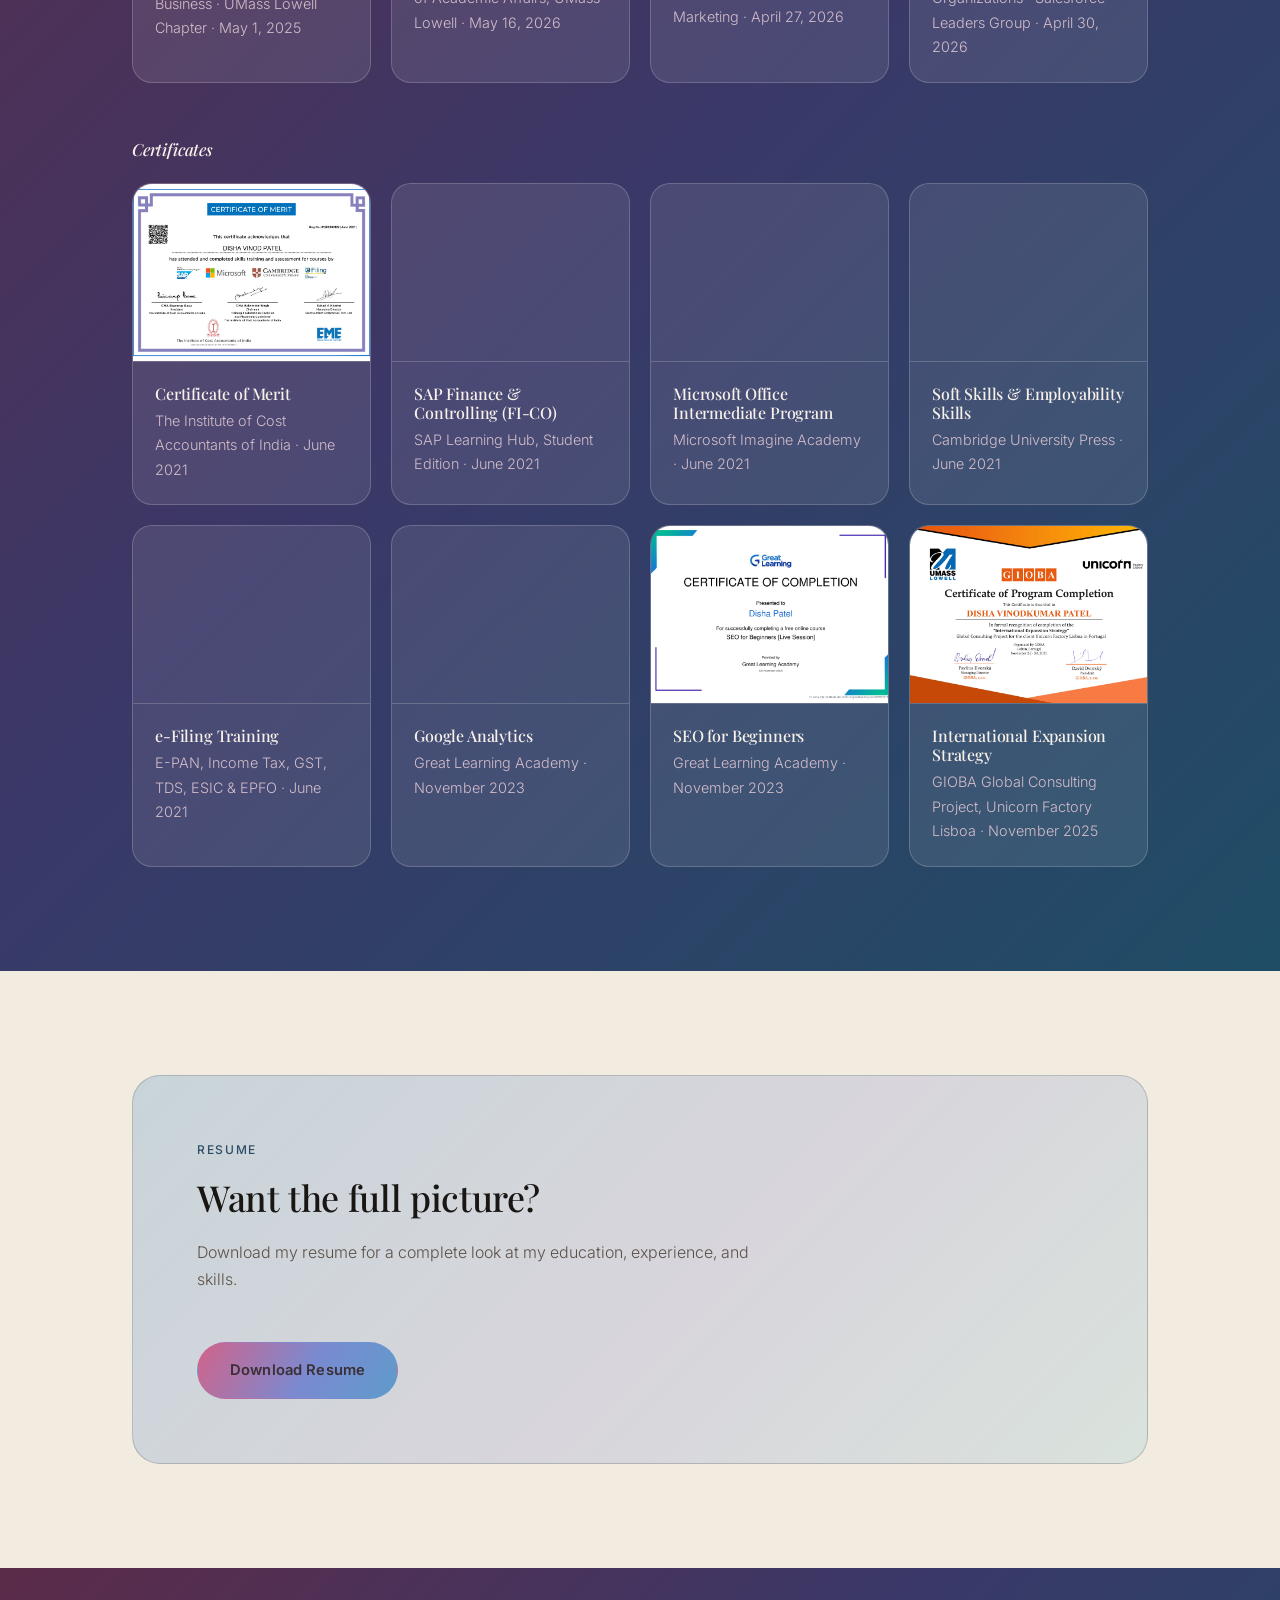
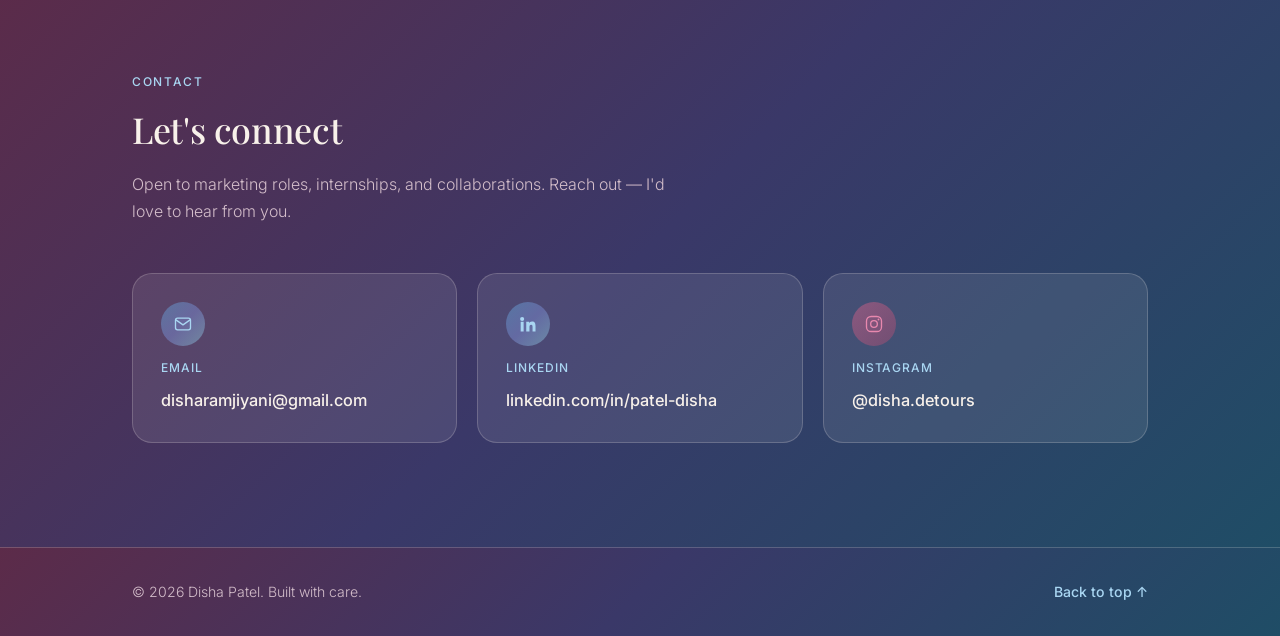
==== commit 93774070: "Lazy-load below-the-fold images to fix slow initial page load Every image except the hero photo now " ====
--- a/index.html
+++ b/index.html
@@ -223,27 +223,27 @@
 
       <div class="leadership-gallery">
         <figure class="leadership-item reveal">
-          <img src="assets/images/leadership/slg-recruitment.jpeg" alt="Disha Patel tabling for the Salesforce Leaders Group at the UMass Lowell Engagement Fair" />
+          <img loading="lazy" decoding="async" src="assets/images/leadership/slg-recruitment.jpeg" alt="Disha Patel tabling for the Salesforce Leaders Group at the UMass Lowell Engagement Fair" />
           <figcaption>UMass Lowell Engagement Fair</figcaption>
         </figure>
         <figure class="leadership-item reveal">
-          <img src="assets/images/leadership/slg-fireside-chat.jpeg" alt="Salesforce Leaders Group fireside chat event" />
+          <img loading="lazy" decoding="async" src="assets/images/leadership/slg-fireside-chat.jpeg" alt="Salesforce Leaders Group fireside chat event" />
           <figcaption>Fireside chat with industry speakers</figcaption>
         </figure>
         <figure class="leadership-item reveal">
-          <img src="assets/images/leadership/slg-panel-group.jpeg" alt="Disha Patel with panelists and faculty at a Salesforce Leaders Group event" />
+          <img loading="lazy" decoding="async" src="assets/images/leadership/slg-panel-group.jpeg" alt="Disha Patel with panelists and faculty at a Salesforce Leaders Group event" />
           <figcaption>With guest speakers &amp; faculty</figcaption>
         </figure>
         <figure class="leadership-item reveal">
-          <img src="assets/images/leadership/slg-award-presentation.jpeg" alt="Disha Patel receiving the Innovative Initiative Award" />
+          <img loading="lazy" decoding="async" src="assets/images/leadership/slg-award-presentation.jpeg" alt="Disha Patel receiving the Innovative Initiative Award" />
           <figcaption>Accepting the Innovative Initiative Award</figcaption>
         </figure>
         <figure class="leadership-item reveal">
-          <img src="assets/images/leadership/slg-agentforce-world-tour.jpeg" alt="Disha Patel at Salesforce Agentforce World Tour" />
+          <img loading="lazy" decoding="async" src="assets/images/leadership/slg-agentforce-world-tour.jpeg" alt="Disha Patel at Salesforce Agentforce World Tour" />
           <figcaption>Salesforce Agentforce World Tour</figcaption>
         </figure>
         <figure class="leadership-item reveal">
-          <img src="assets/images/leadership/slg-astro-mascot.jpeg" alt="Disha Patel with the Salesforce Astro mascot" />
+          <img loading="lazy" decoding="async" src="assets/images/leadership/slg-astro-mascot.jpeg" alt="Disha Patel with the Salesforce Astro mascot" />
           <figcaption>Salesforce Agentforce World Tour</figcaption>
         </figure>
       </div>
@@ -260,25 +260,25 @@
       <h3 class="work-subhead reveal">Canva Creatives</h3>
       <div class="canva-grid">
         <figure class="canva-item reveal">
-          <img class="lightbox-img" src="assets/images/canva/slg-first-event-banner.png" alt="Salesforce Leaders Group 'Is Back to UML' first event announcement banner" />
-        </figure>
-        <figure class="canva-item reveal">
-          <img class="lightbox-img" src="assets/images/canva/salesforce-x-eva.png" alt="Salesforce X EVA event flyer featuring guest speaker Aaron Crear" />
-        </figure>
-        <figure class="canva-item reveal">
-          <img class="lightbox-img" src="assets/images/canva/slg-x-mis-mktg-society.jpeg" alt="SLG x MIS x Marketing Society event flyer featuring guest speaker Steven Serabian" />
-        </figure>
-        <figure class="canva-item reveal">
-          <img class="lightbox-img" src="assets/images/canva/prof-kev-show-ep107.png" alt="Professor Kev Show podcast episode 107 promo graphic" />
-        </figure>
-        <figure class="canva-item reveal">
-          <img class="lightbox-img" src="assets/images/canva/prof-kev-show-ep100.png" alt="Professor Kev Show podcast episode 100 promo graphic" />
-        </figure>
-        <figure class="canva-item reveal">
-          <img class="lightbox-img" src="assets/images/canva/slg-logo-crest.jpg" alt="Salesforce Leaders Group logo crest for UML Manning School of Business" />
-        </figure>
-        <figure class="canva-item reveal">
-          <img class="lightbox-img" src="assets/images/canva/pcc-admission-open.png" alt="Professional Coaching Centre admission open flyer, freelance design work" />
+          <img loading="lazy" decoding="async" class="lightbox-img" src="assets/images/canva/slg-first-event-banner.png" alt="Salesforce Leaders Group 'Is Back to UML' first event announcement banner" />
+        </figure>
+        <figure class="canva-item reveal">
+          <img loading="lazy" decoding="async" class="lightbox-img" src="assets/images/canva/salesforce-x-eva.png" alt="Salesforce X EVA event flyer featuring guest speaker Aaron Crear" />
+        </figure>
+        <figure class="canva-item reveal">
+          <img loading="lazy" decoding="async" class="lightbox-img" src="assets/images/canva/slg-x-mis-mktg-society.jpeg" alt="SLG x MIS x Marketing Society event flyer featuring guest speaker Steven Serabian" />
+        </figure>
+        <figure class="canva-item reveal">
+          <img loading="lazy" decoding="async" class="lightbox-img" src="assets/images/canva/prof-kev-show-ep107.png" alt="Professor Kev Show podcast episode 107 promo graphic" />
+        </figure>
+        <figure class="canva-item reveal">
+          <img loading="lazy" decoding="async" class="lightbox-img" src="assets/images/canva/prof-kev-show-ep100.png" alt="Professor Kev Show podcast episode 100 promo graphic" />
+        </figure>
+        <figure class="canva-item reveal">
+          <img loading="lazy" decoding="async" class="lightbox-img" src="assets/images/canva/slg-logo-crest.jpg" alt="Salesforce Leaders Group logo crest for UML Manning School of Business" />
+        </figure>
+        <figure class="canva-item reveal">
+          <img loading="lazy" decoding="async" class="lightbox-img" src="assets/images/canva/pcc-admission-open.png" alt="Professional Coaching Centre admission open flyer, freelance design work" />
         </figure>
         <figure class="canva-item reveal">
           <video controls preload="metadata">
@@ -292,7 +292,7 @@
       <div class="project-grid">
 
         <article class="project-card reveal">
-          <img src="assets/images/projects/koro-hero.png" alt="KoRo snack products" class="project-thumb-img" />
+          <img loading="lazy" decoding="async" src="assets/images/projects/koro-hero.png" alt="KoRo snack products" class="project-thumb-img" />
           <div class="project-body">
             <p class="project-tag">Global Marketing</p>
             <h3>KoRo: Indian Market Entry Strategy</h3>
@@ -328,28 +328,28 @@
       <h3 class="work-subhead reveal">Awards</h3>
       <div class="cert-grid">
         <div class="cert-card glass reveal">
-          <img src="assets/images/certificates/beta-gamma-sigma.jpeg" alt="Beta Gamma Sigma membership certificate" class="cert-thumb" />
+          <img loading="lazy" decoding="async" src="assets/images/certificates/beta-gamma-sigma.jpeg" alt="Beta Gamma Sigma membership certificate" class="cert-thumb" />
           <div class="cert-body">
             <h3>Beta Gamma Sigma</h3>
             <p class="info-secondary">International Honor Society for Collegiate Schools of Business &middot; UMass Lowell Chapter &middot; May 1, 2025</p>
           </div>
         </div>
         <div class="cert-card glass reveal">
-          <img src="assets/images/certificates/river-hawk-global-engagement.jpeg" alt="River Hawk Experience Distinction in Global Engagement certificate" class="cert-thumb" />
+          <img loading="lazy" decoding="async" src="assets/images/certificates/river-hawk-global-engagement.jpeg" alt="River Hawk Experience Distinction in Global Engagement certificate" class="cert-thumb" />
           <div class="cert-body">
             <h3>River Hawk Experience Distinction</h3>
             <p class="info-secondary">Global Engagement &middot; Office of Academic Affairs, UMass Lowell &middot; May 16, 2026</p>
           </div>
         </div>
         <div class="cert-card glass reveal">
-          <img src="assets/images/certificates/manning-departmental-award.jpeg" alt="Robert J. Manning School of Business Departmental Award certificate" class="cert-thumb" />
+          <img loading="lazy" decoding="async" src="assets/images/certificates/manning-departmental-award.jpeg" alt="Robert J. Manning School of Business Departmental Award certificate" class="cert-thumb" />
           <div class="cert-body">
             <h3>Manning School of Business Departmental Award</h3>
             <p class="info-secondary">For Academic Excellence in Marketing &middot; April 27, 2026</p>
           </div>
         </div>
         <div class="cert-card glass reveal">
-          <img src="assets/images/certificates/innovative-initiative-award.jpeg" alt="Innovative Initiative Award certificate" class="cert-thumb" />
+          <img loading="lazy" decoding="async" src="assets/images/certificates/innovative-initiative-award.jpeg" alt="Innovative Initiative Award certificate" class="cert-thumb" />
           <div class="cert-body">
             <h3>Innovative Initiative Award</h3>
             <p class="info-secondary">Manning Student Leadership Organizations &middot; Salesforce Leaders Group &middot; April 30, 2026</p>
@@ -360,56 +360,56 @@
       <h3 class="work-subhead reveal">Certificates</h3>
       <div class="cert-grid">
         <div class="cert-card glass reveal">
-          <img src="assets/images/certificates/certificate-of-merit.png" alt="Certificate of Merit from the Institute of Cost Accountants of India" class="cert-thumb" />
+          <img loading="lazy" decoding="async" src="assets/images/certificates/certificate-of-merit.png" alt="Certificate of Merit from the Institute of Cost Accountants of India" class="cert-thumb" />
           <div class="cert-body">
             <h3>Certificate of Merit</h3>
             <p class="info-secondary">The Institute of Cost Accountants of India &middot; June 2021</p>
           </div>
         </div>
         <div class="cert-card glass reveal">
-          <img src="assets/images/certificates/sap-fico.png" alt="SAP Finance and Controlling FI-CO certificate" class="cert-thumb" />
+          <img loading="lazy" decoding="async" src="assets/images/certificates/sap-fico.png" alt="SAP Finance and Controlling FI-CO certificate" class="cert-thumb" />
           <div class="cert-body">
             <h3>SAP Finance &amp; Controlling (FI-CO)</h3>
             <p class="info-secondary">SAP Learning Hub, Student Edition &middot; June 2021</p>
           </div>
         </div>
         <div class="cert-card glass reveal">
-          <img src="assets/images/certificates/microsoft-office.png" alt="Microsoft Office Intermediate Program certificate" class="cert-thumb" />
+          <img loading="lazy" decoding="async" src="assets/images/certificates/microsoft-office.png" alt="Microsoft Office Intermediate Program certificate" class="cert-thumb" />
           <div class="cert-body">
             <h3>Microsoft Office Intermediate Program</h3>
             <p class="info-secondary">Microsoft Imagine Academy &middot; June 2021</p>
           </div>
         </div>
         <div class="cert-card glass reveal">
-          <img src="assets/images/certificates/cambridge-soft-employability-skills.png" alt="Cambridge University Press Soft Skills and Employability Skills Training certificate" class="cert-thumb" />
+          <img loading="lazy" decoding="async" src="assets/images/certificates/cambridge-soft-employability-skills.png" alt="Cambridge University Press Soft Skills and Employability Skills Training certificate" class="cert-thumb" />
           <div class="cert-body">
             <h3>Soft Skills &amp; Employability Skills</h3>
             <p class="info-secondary">Cambridge University Press &middot; June 2021</p>
           </div>
         </div>
         <div class="cert-card glass reveal">
-          <img src="assets/images/certificates/efiling-training.png" alt="e-Filing Training certificate" class="cert-thumb" />
+          <img loading="lazy" decoding="async" src="assets/images/certificates/efiling-training.png" alt="e-Filing Training certificate" class="cert-thumb" />
           <div class="cert-body">
             <h3>e-Filing Training</h3>
             <p class="info-secondary">E-PAN, Income Tax, GST, TDS, ESIC &amp; EPFO &middot; June 2021</p>
           </div>
         </div>
         <div class="cert-card glass reveal">
-          <img src="assets/images/certificates/google-analytics.png" alt="Google Analytics certificate" class="cert-thumb" />
+          <img loading="lazy" decoding="async" src="assets/images/certificates/google-analytics.png" alt="Google Analytics certificate" class="cert-thumb" />
           <div class="cert-body">
             <h3>Google Analytics</h3>
             <p class="info-secondary">Great Learning Academy &middot; November 2023</p>
           </div>
         </div>
         <div class="cert-card glass reveal">
-          <img src="assets/images/certificates/seo-for-beginners.png" alt="SEO for Beginners certificate" class="cert-thumb" />
+          <img loading="lazy" decoding="async" src="assets/images/certificates/seo-for-beginners.png" alt="SEO for Beginners certificate" class="cert-thumb" />
           <div class="cert-body">
             <h3>SEO for Beginners</h3>
             <p class="info-secondary">Great Learning Academy &middot; November 2023</p>
           </div>
         </div>
         <div class="cert-card glass reveal">
-          <img src="assets/images/certificates/gioba-ufl-certificate.jpg" alt="Certificate of Program Completion for the International Expansion Strategy consulting project with Unicorn Factory Lisboa" class="cert-thumb" />
+          <img loading="lazy" decoding="async" src="assets/images/certificates/gioba-ufl-certificate.jpg" alt="Certificate of Program Completion for the International Expansion Strategy consulting project with Unicorn Factory Lisboa" class="cert-thumb" />
           <div class="cert-body">
             <h3>International Expansion Strategy</h3>
             <p class="info-secondary">GIOBA Global Consulting Project, Unicorn Factory Lisboa &middot; November 2025</p>
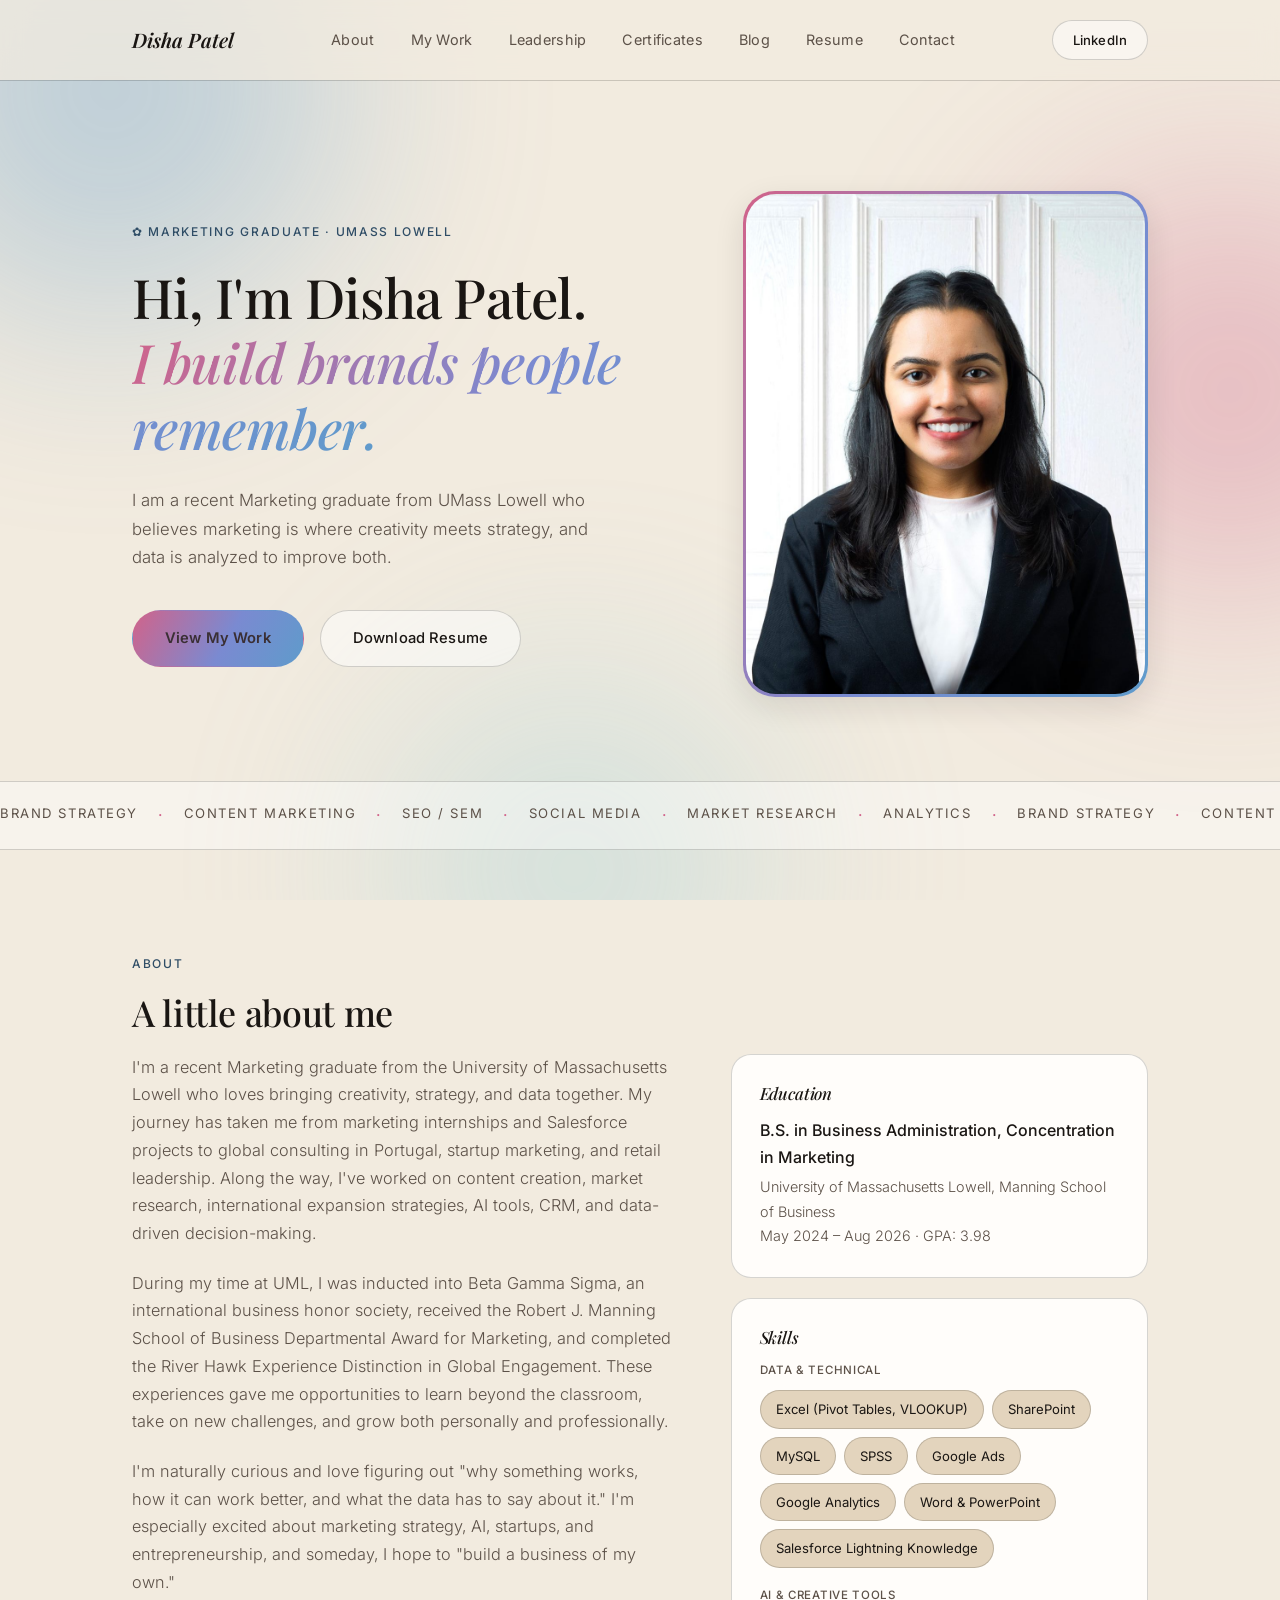
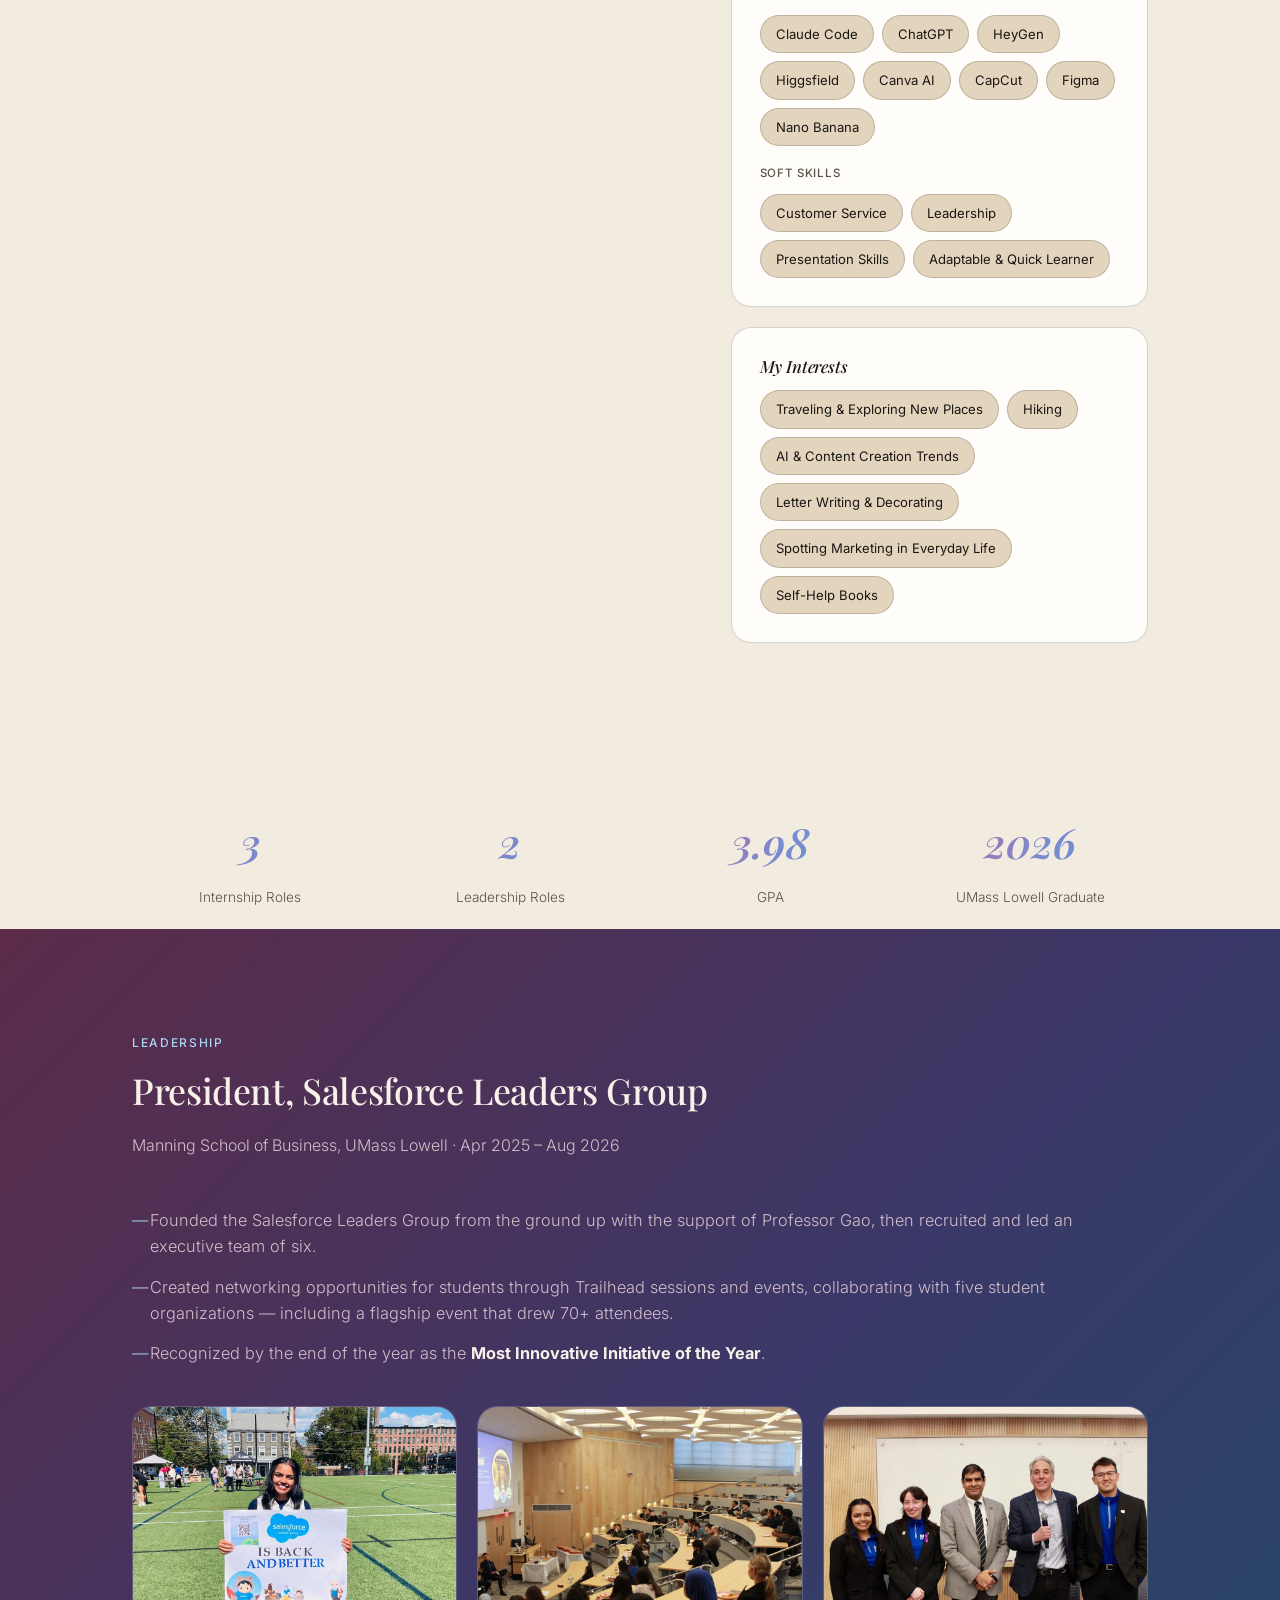
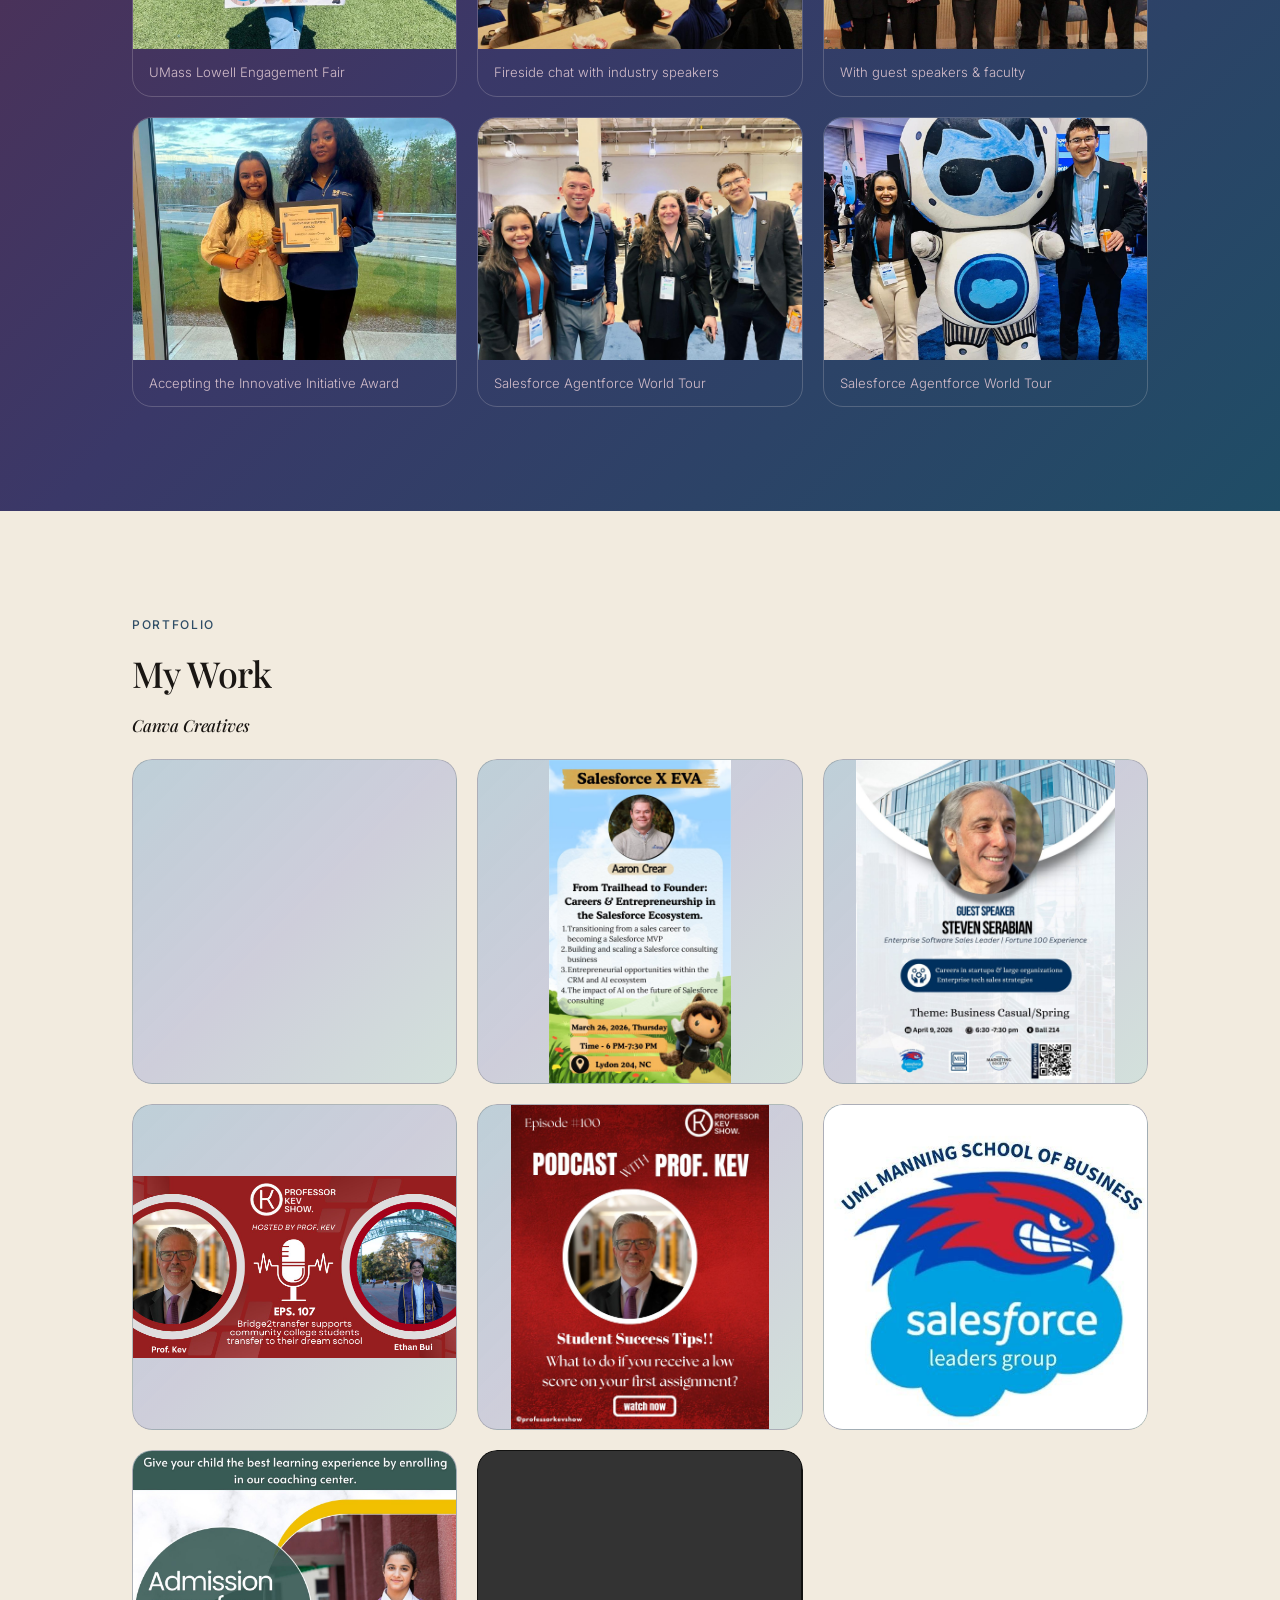
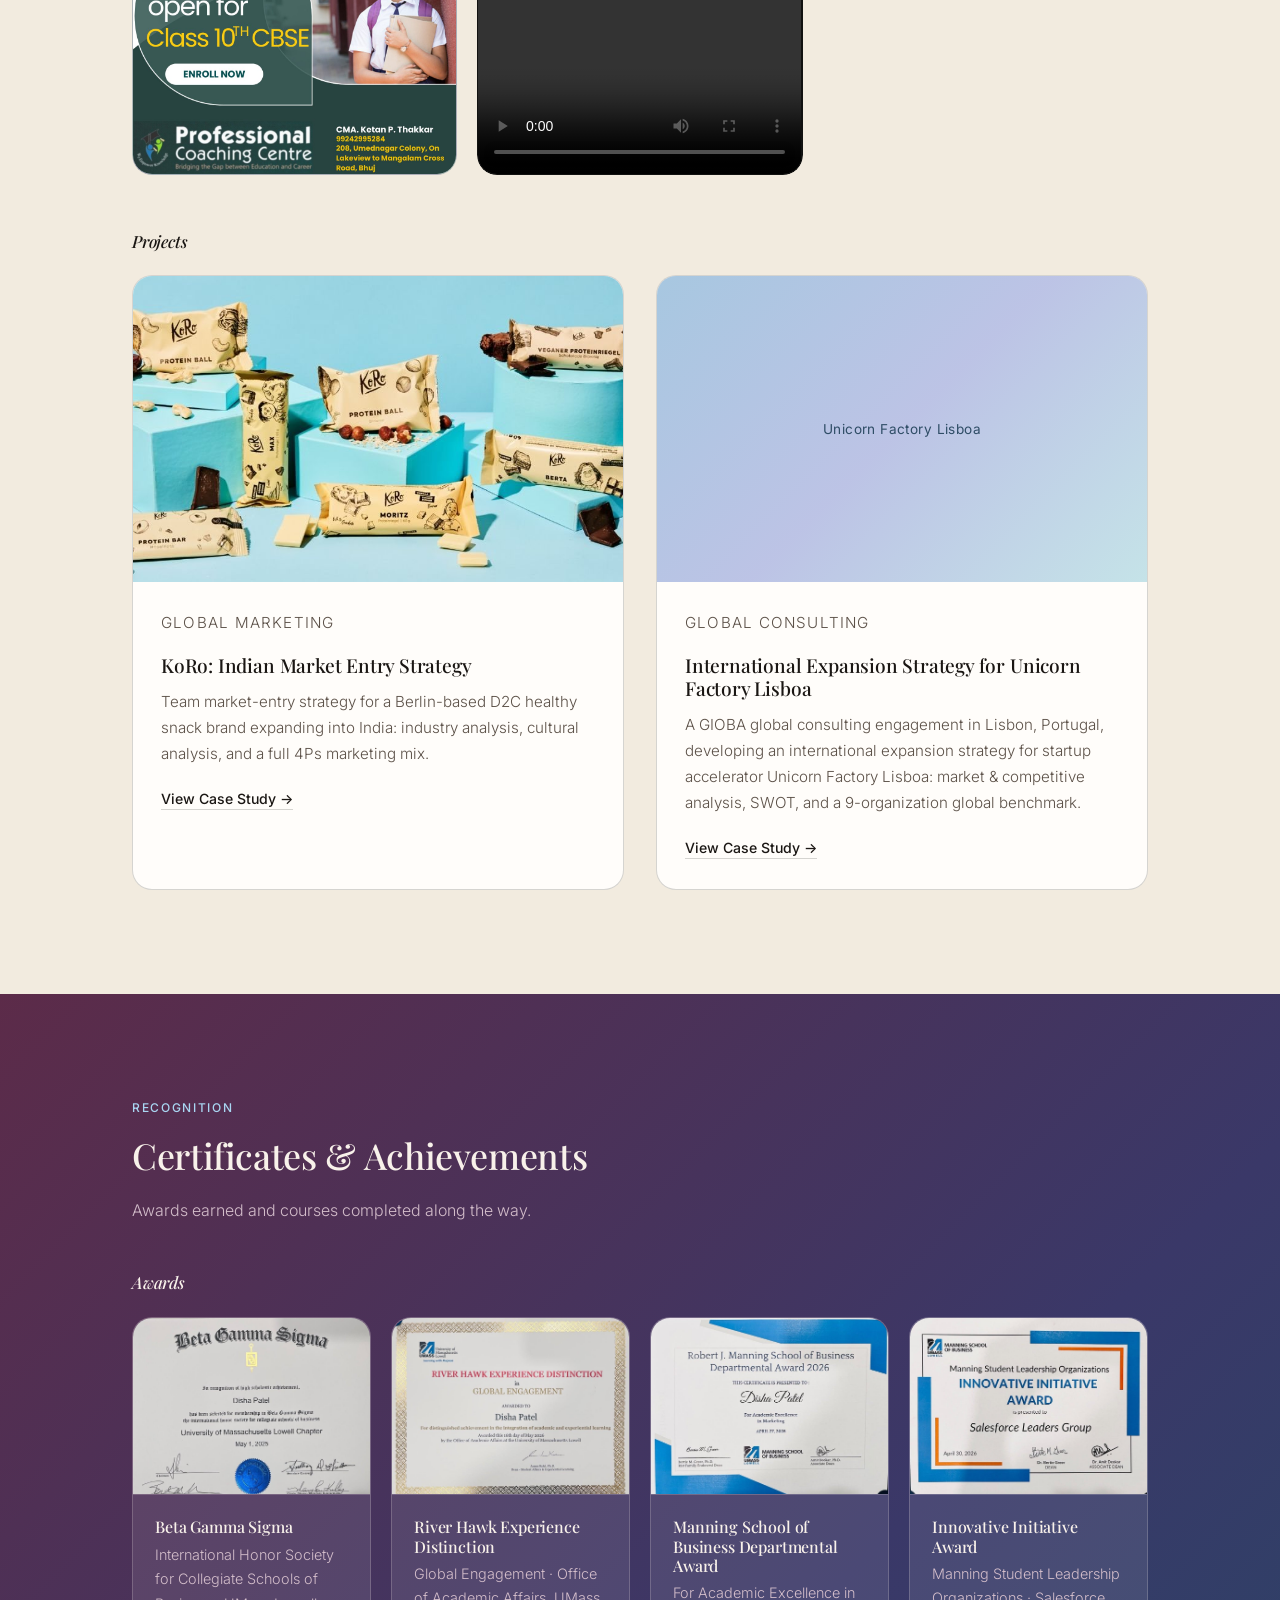
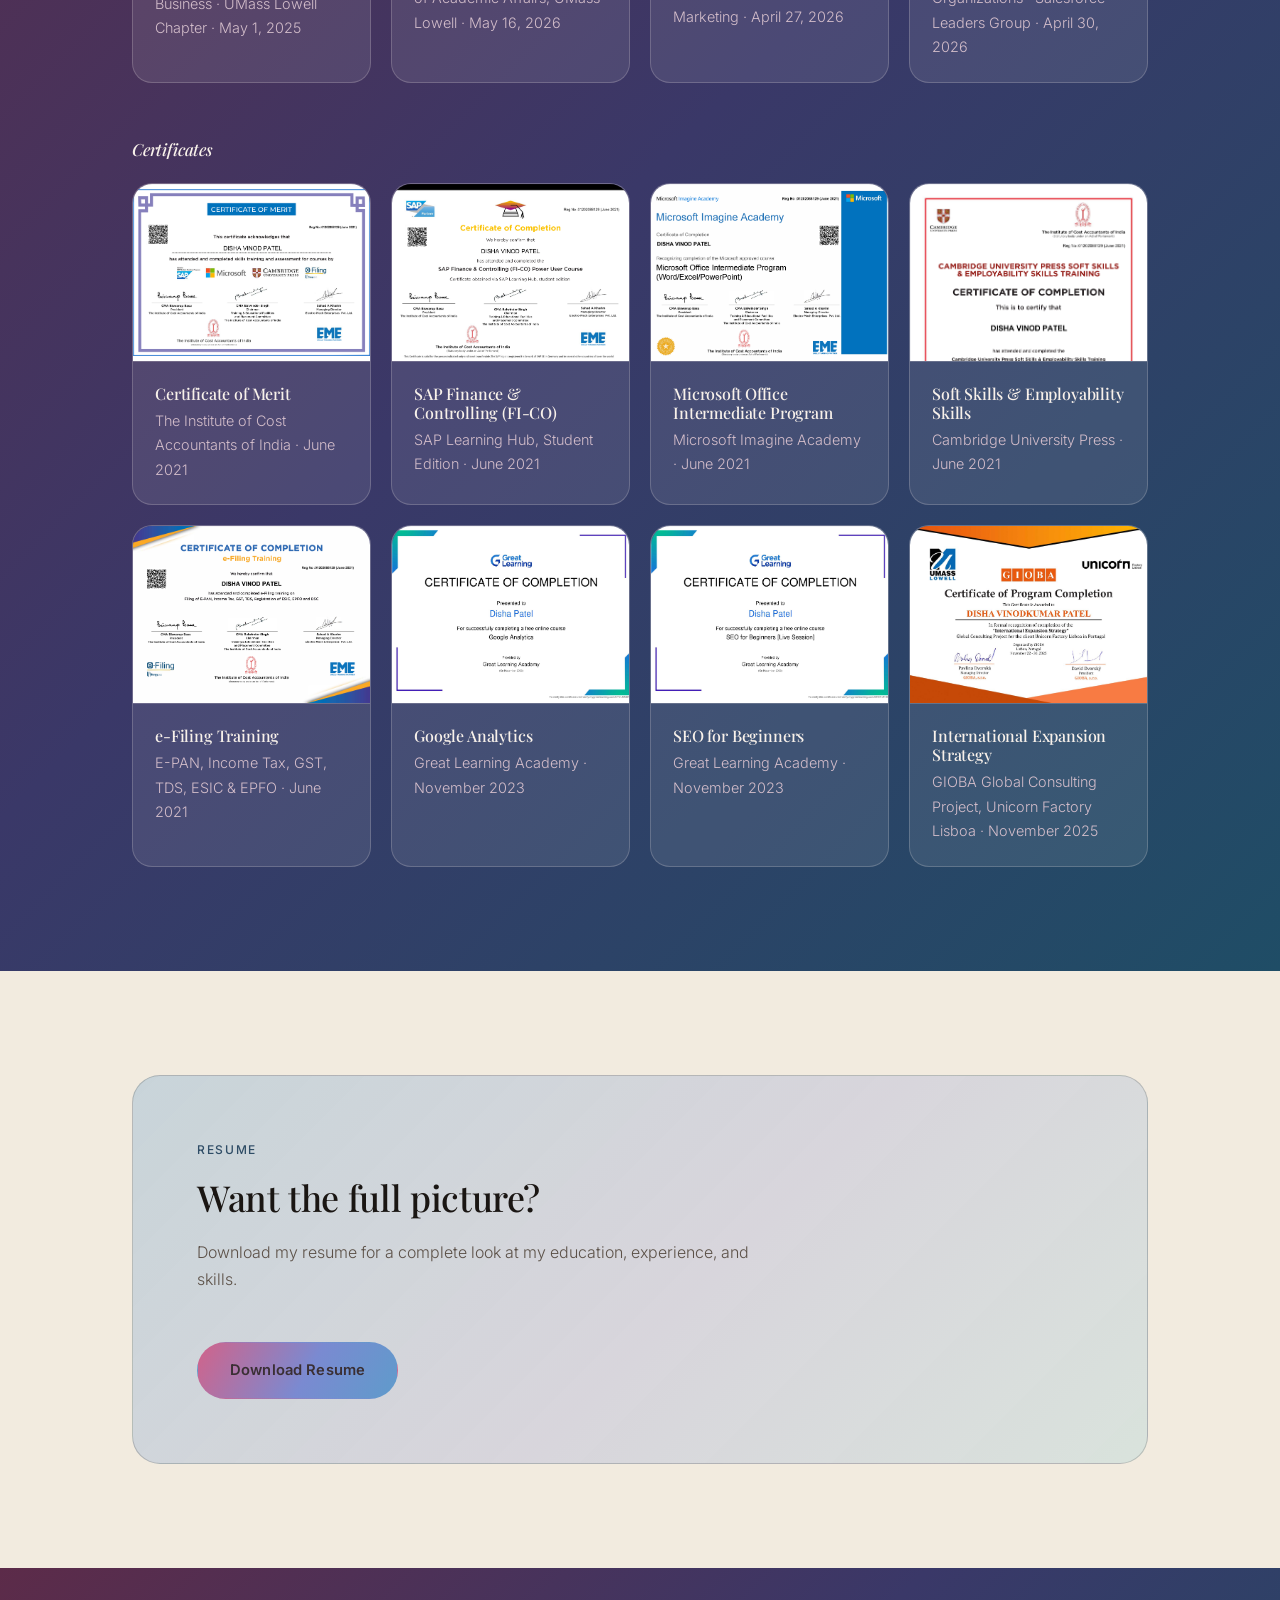
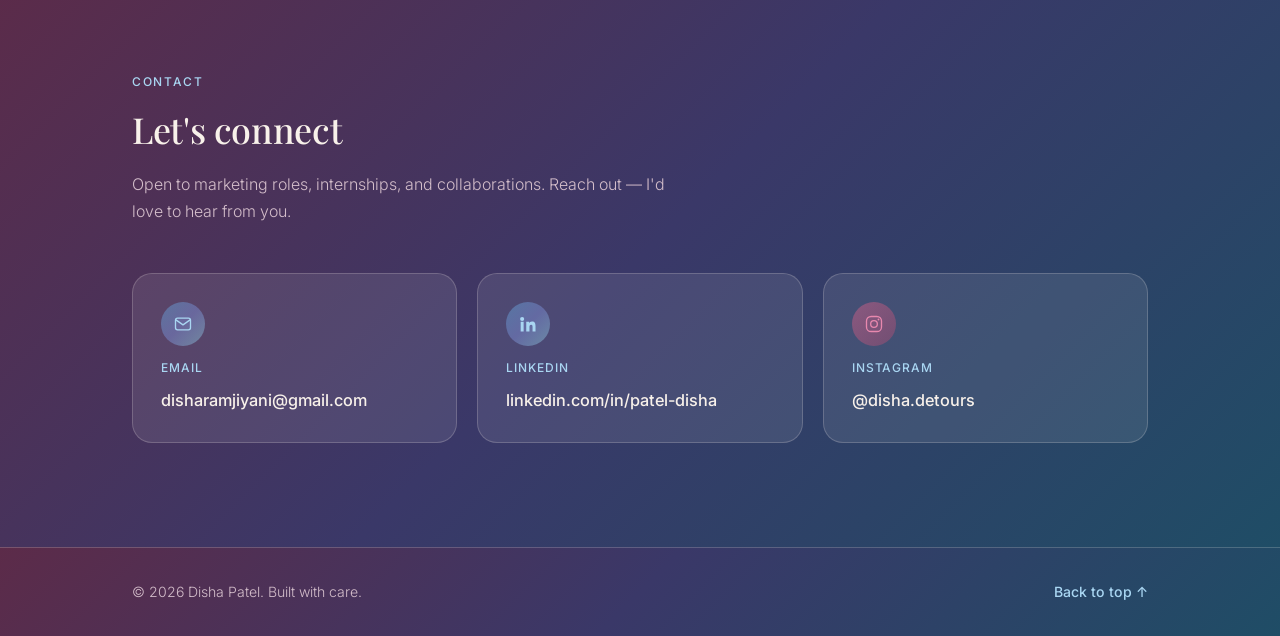
==== commit ad3b2c0a: "Compress and resize all site images to speed up mobile load times Resized every image to a sensible " ====
--- a/index.html
+++ b/index.html
@@ -263,22 +263,22 @@
           <img loading="lazy" decoding="async" class="lightbox-img" src="assets/images/canva/slg-first-event-banner.png" alt="Salesforce Leaders Group 'Is Back to UML' first event announcement banner" />
         </figure>
         <figure class="canva-item reveal">
-          <img loading="lazy" decoding="async" class="lightbox-img" src="assets/images/canva/salesforce-x-eva.png" alt="Salesforce X EVA event flyer featuring guest speaker Aaron Crear" />
+          <img loading="lazy" decoding="async" class="lightbox-img" src="assets/images/canva/salesforce-x-eva.jpg" alt="Salesforce X EVA event flyer featuring guest speaker Aaron Crear" />
         </figure>
         <figure class="canva-item reveal">
           <img loading="lazy" decoding="async" class="lightbox-img" src="assets/images/canva/slg-x-mis-mktg-society.jpeg" alt="SLG x MIS x Marketing Society event flyer featuring guest speaker Steven Serabian" />
         </figure>
         <figure class="canva-item reveal">
-          <img loading="lazy" decoding="async" class="lightbox-img" src="assets/images/canva/prof-kev-show-ep107.png" alt="Professor Kev Show podcast episode 107 promo graphic" />
-        </figure>
-        <figure class="canva-item reveal">
-          <img loading="lazy" decoding="async" class="lightbox-img" src="assets/images/canva/prof-kev-show-ep100.png" alt="Professor Kev Show podcast episode 100 promo graphic" />
+          <img loading="lazy" decoding="async" class="lightbox-img" src="assets/images/canva/prof-kev-show-ep107.jpg" alt="Professor Kev Show podcast episode 107 promo graphic" />
+        </figure>
+        <figure class="canva-item reveal">
+          <img loading="lazy" decoding="async" class="lightbox-img" src="assets/images/canva/prof-kev-show-ep100.jpg" alt="Professor Kev Show podcast episode 100 promo graphic" />
         </figure>
         <figure class="canva-item reveal">
           <img loading="lazy" decoding="async" class="lightbox-img" src="assets/images/canva/slg-logo-crest.jpg" alt="Salesforce Leaders Group logo crest for UML Manning School of Business" />
         </figure>
         <figure class="canva-item reveal">
-          <img loading="lazy" decoding="async" class="lightbox-img" src="assets/images/canva/pcc-admission-open.png" alt="Professional Coaching Centre admission open flyer, freelance design work" />
+          <img loading="lazy" decoding="async" class="lightbox-img" src="assets/images/canva/pcc-admission-open.jpg" alt="Professional Coaching Centre admission open flyer, freelance design work" />
         </figure>
         <figure class="canva-item reveal">
           <video controls preload="metadata">
@@ -292,7 +292,7 @@
       <div class="project-grid">
 
         <article class="project-card reveal">
-          <img loading="lazy" decoding="async" src="assets/images/projects/koro-hero.png" alt="KoRo snack products" class="project-thumb-img" />
+          <img loading="lazy" decoding="async" src="assets/images/projects/koro-hero.jpg" alt="KoRo snack products" class="project-thumb-img" />
           <div class="project-body">
             <p class="project-tag">Global Marketing</p>
             <h3>KoRo: Indian Market Entry Strategy</h3>
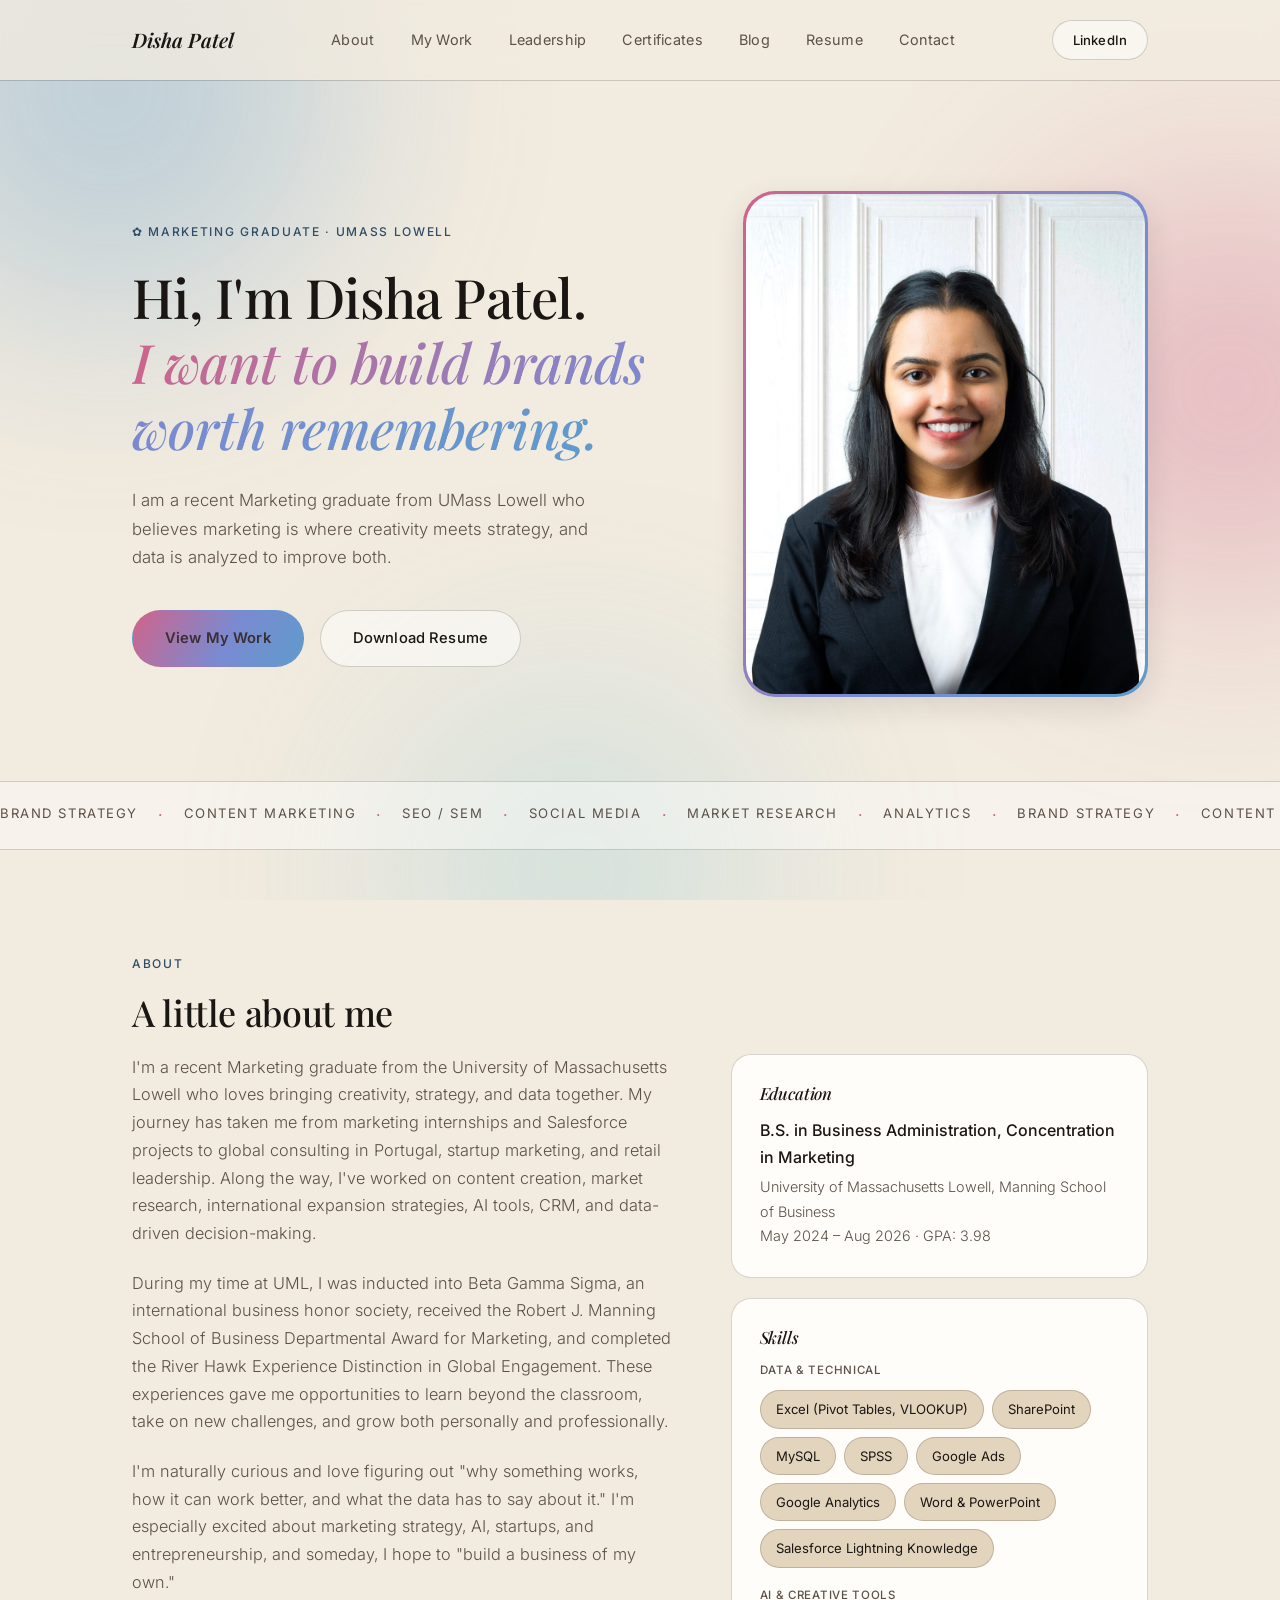
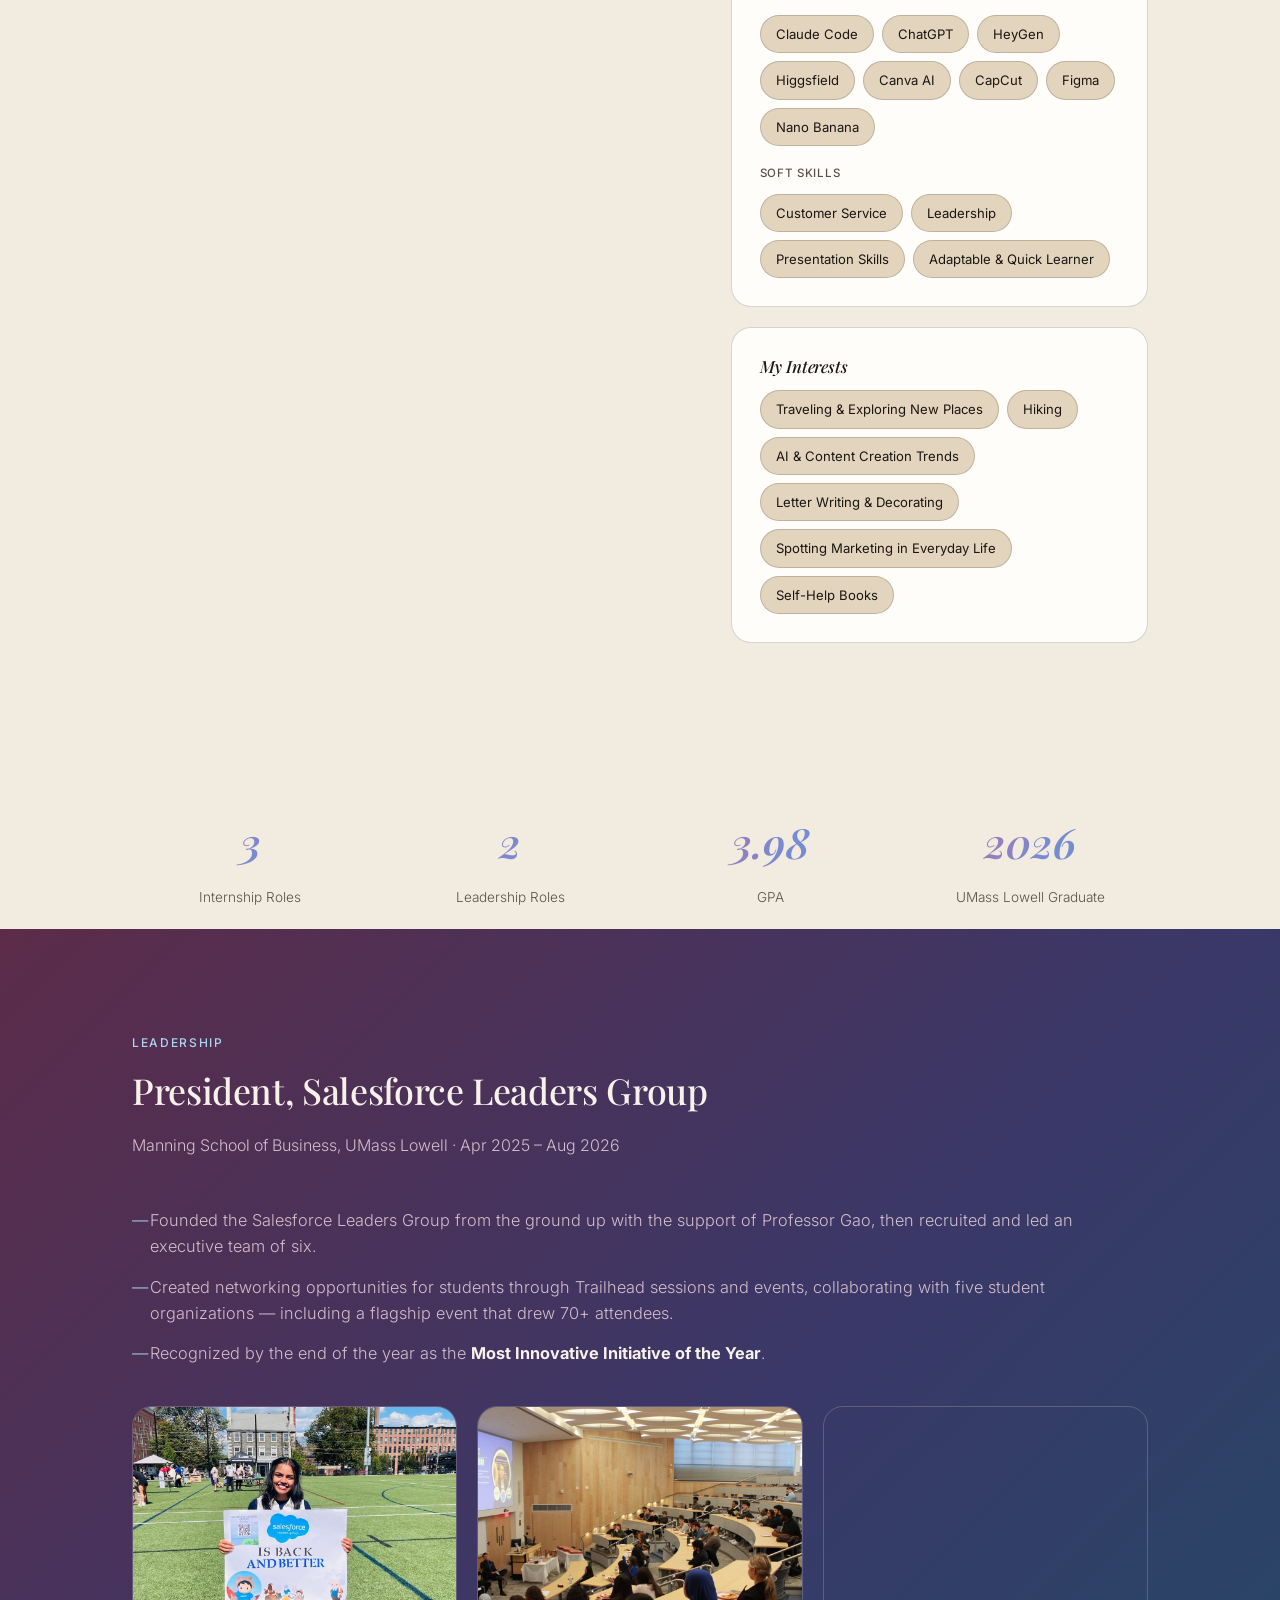
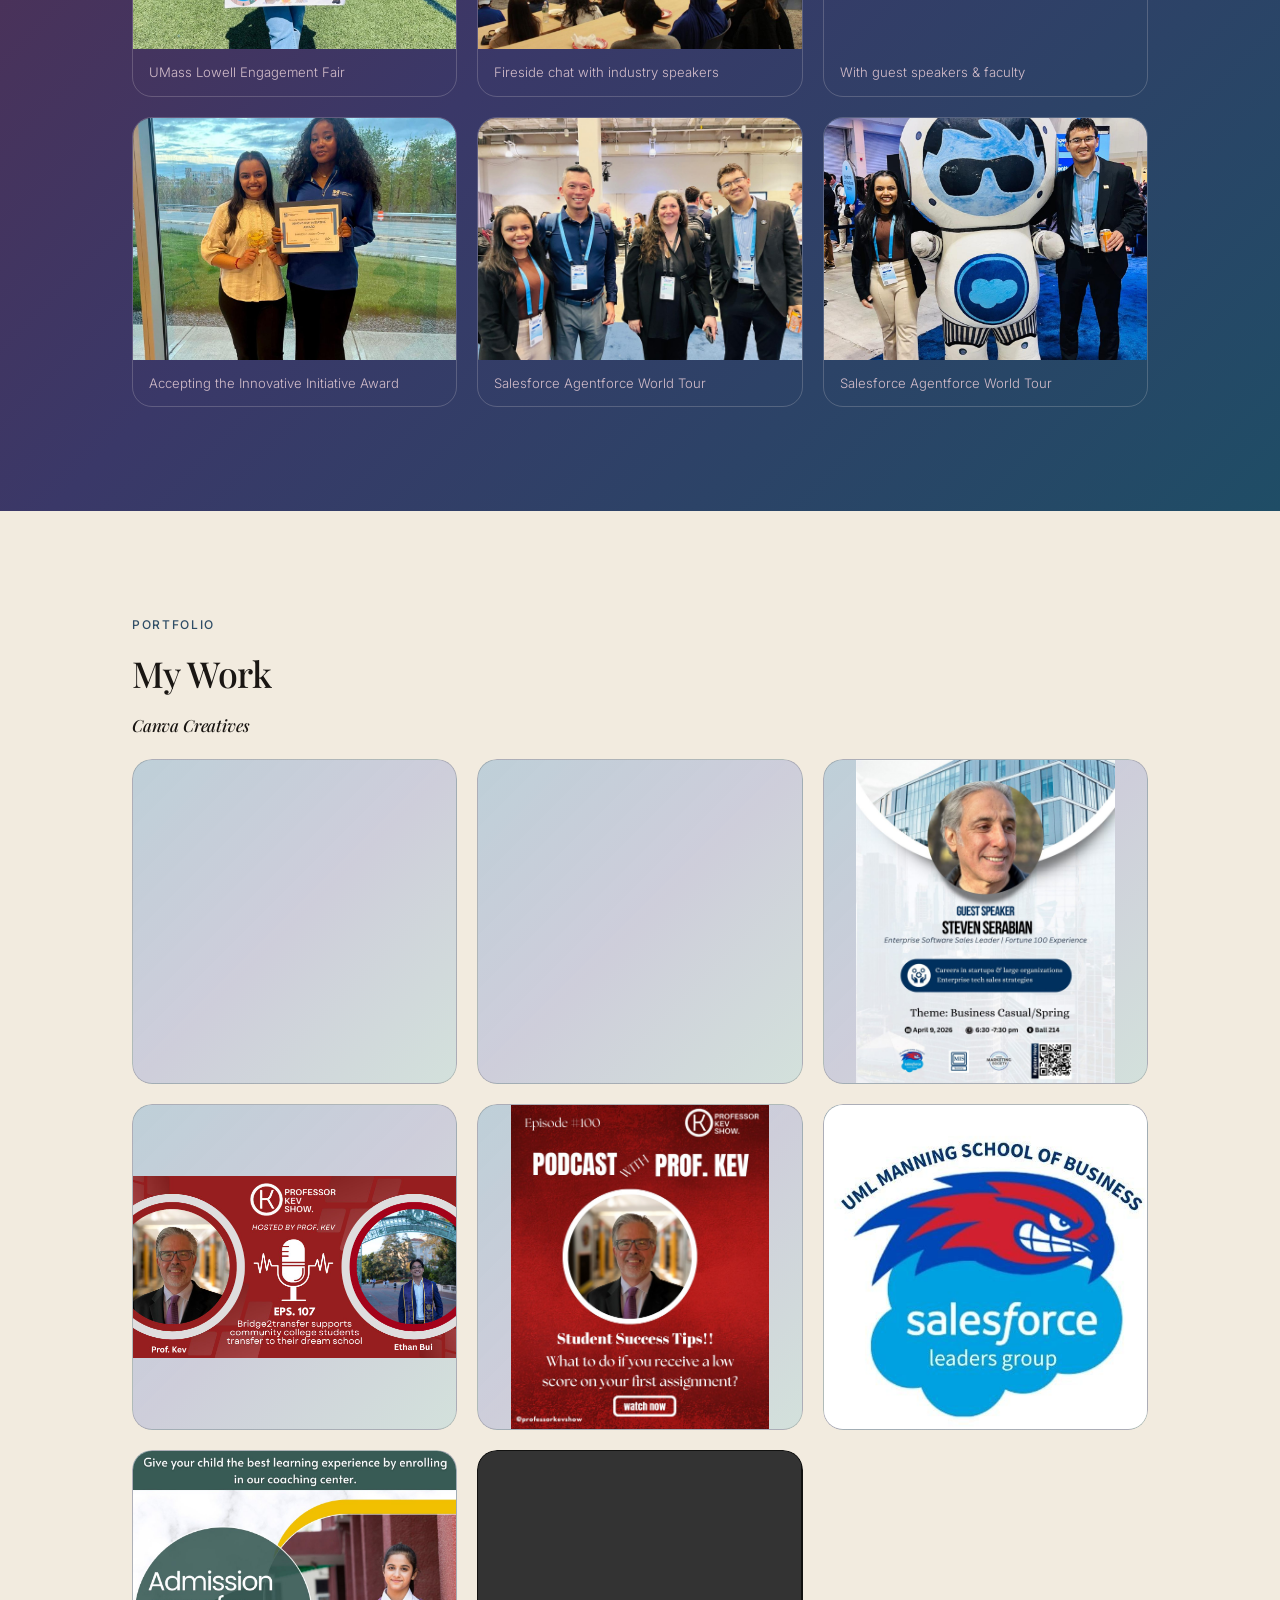
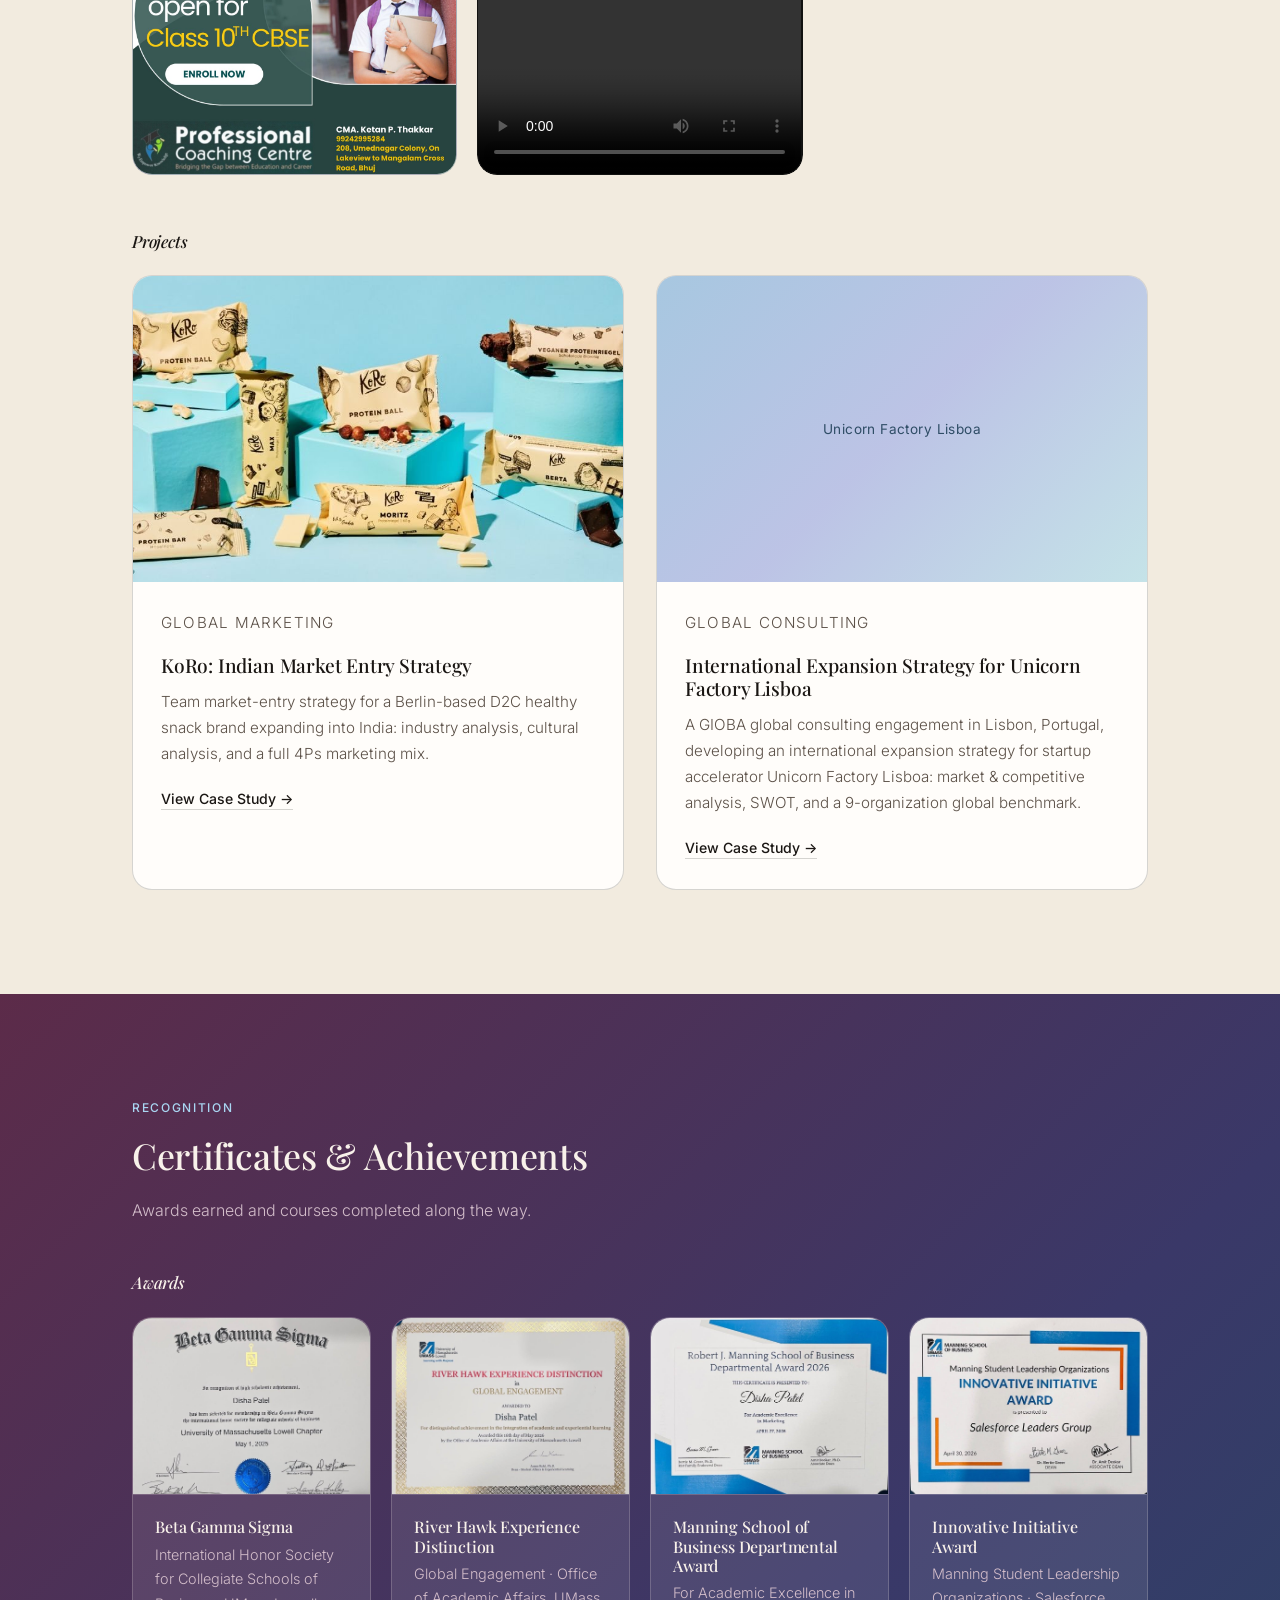
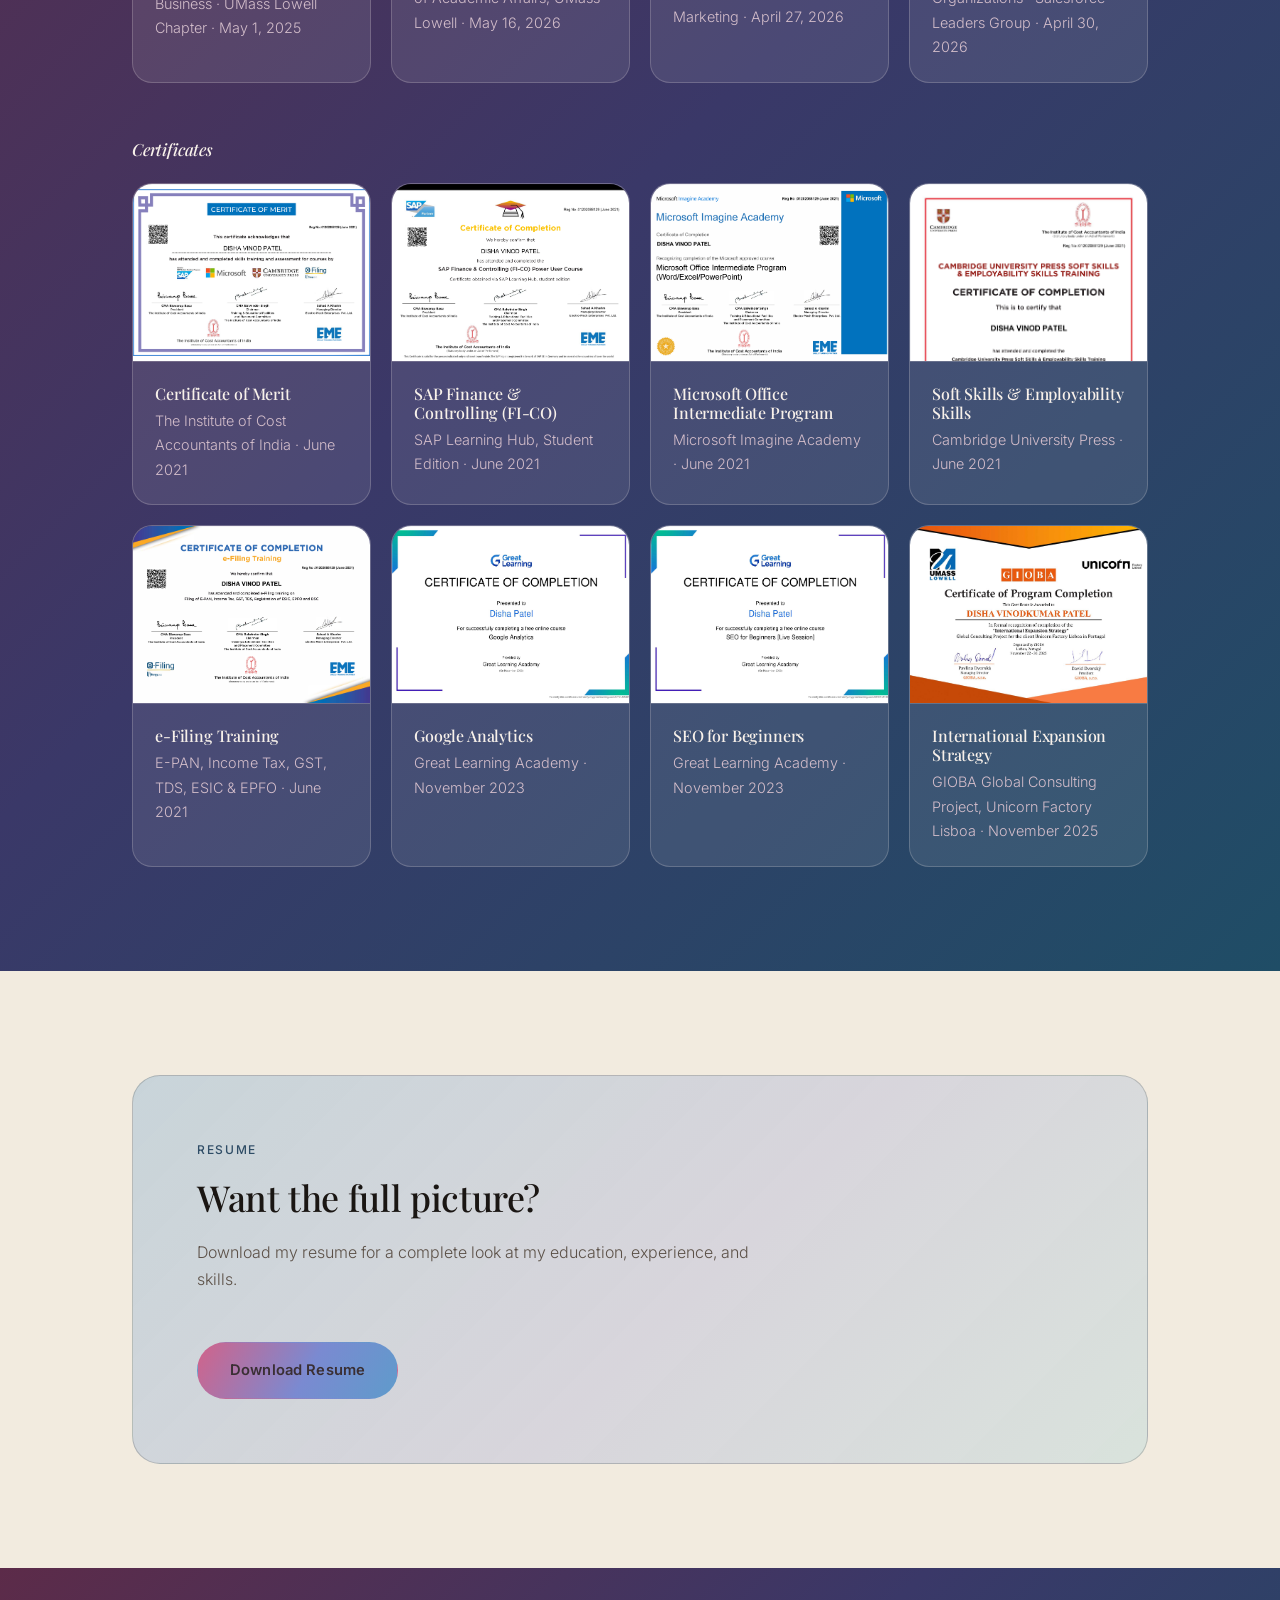
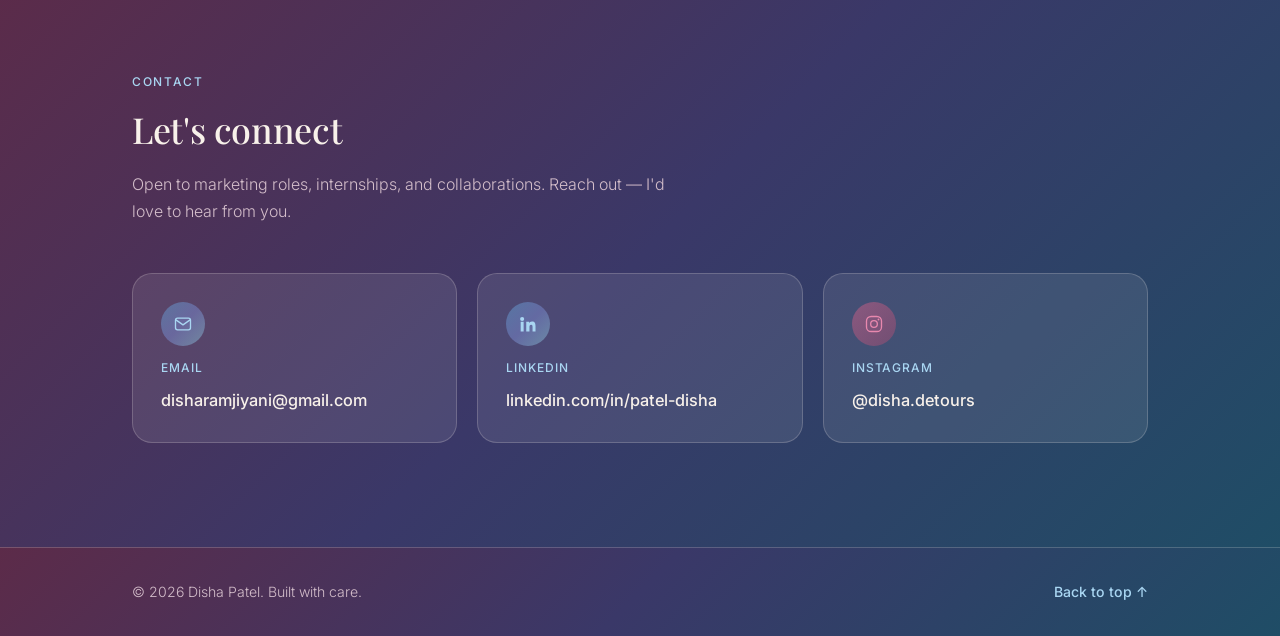
==== commit 613fb7fc: "Update hero tagline" ====
--- a/index.html
+++ b/index.html
@@ -62,7 +62,7 @@
     <div class="container hero-grid">
       <div class="hero-copy reveal">
         <p class="eyebrow">✿ Marketing Graduate · UMass Lowell</p>
-        <h1>Hi, I'm Disha Patel.<br /><span class="gradient-text">I build brands people remember.</span></h1>
+        <h1>Hi, I'm Disha Patel.<br /><span class="gradient-text">I want to build brands worth remembering.</span></h1>
         <p class="hero-sub">
           I am a recent Marketing graduate from UMass Lowell who believes marketing is
           where creativity meets strategy, and data is analyzed to improve both.
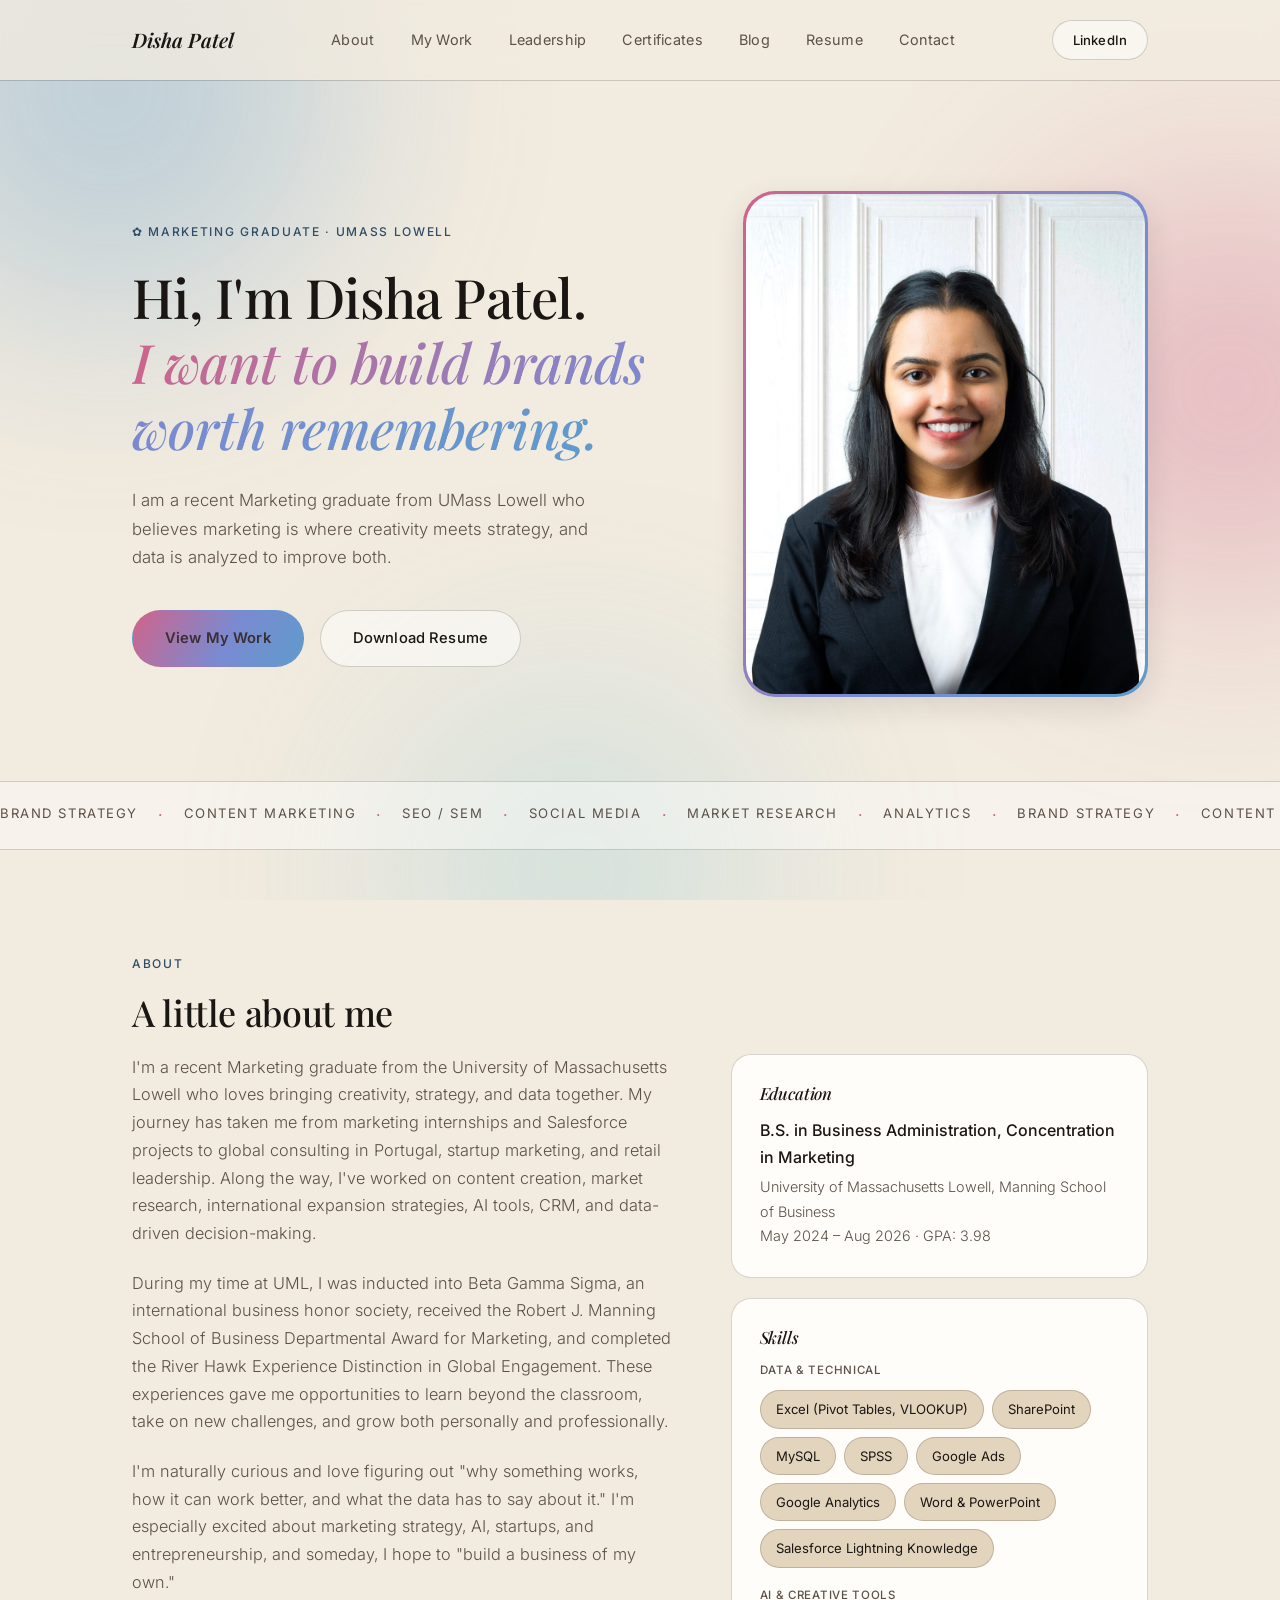
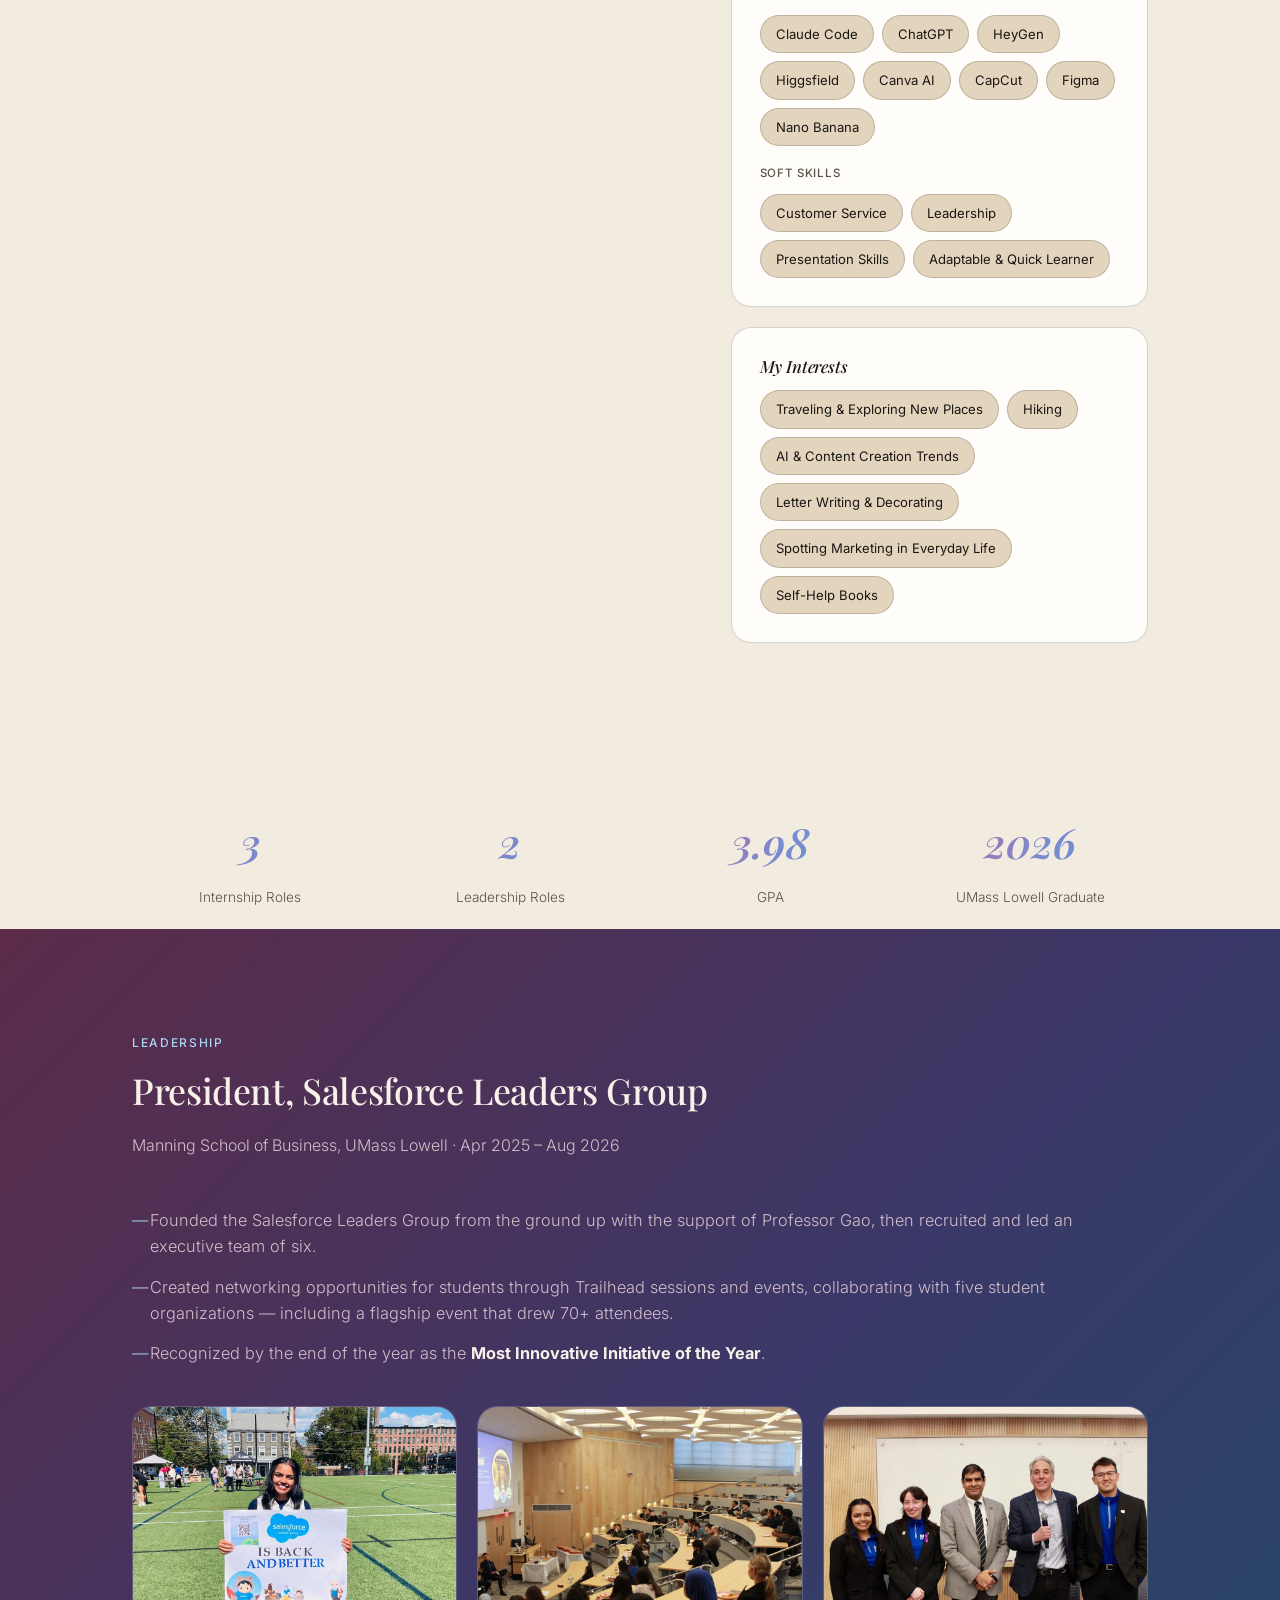
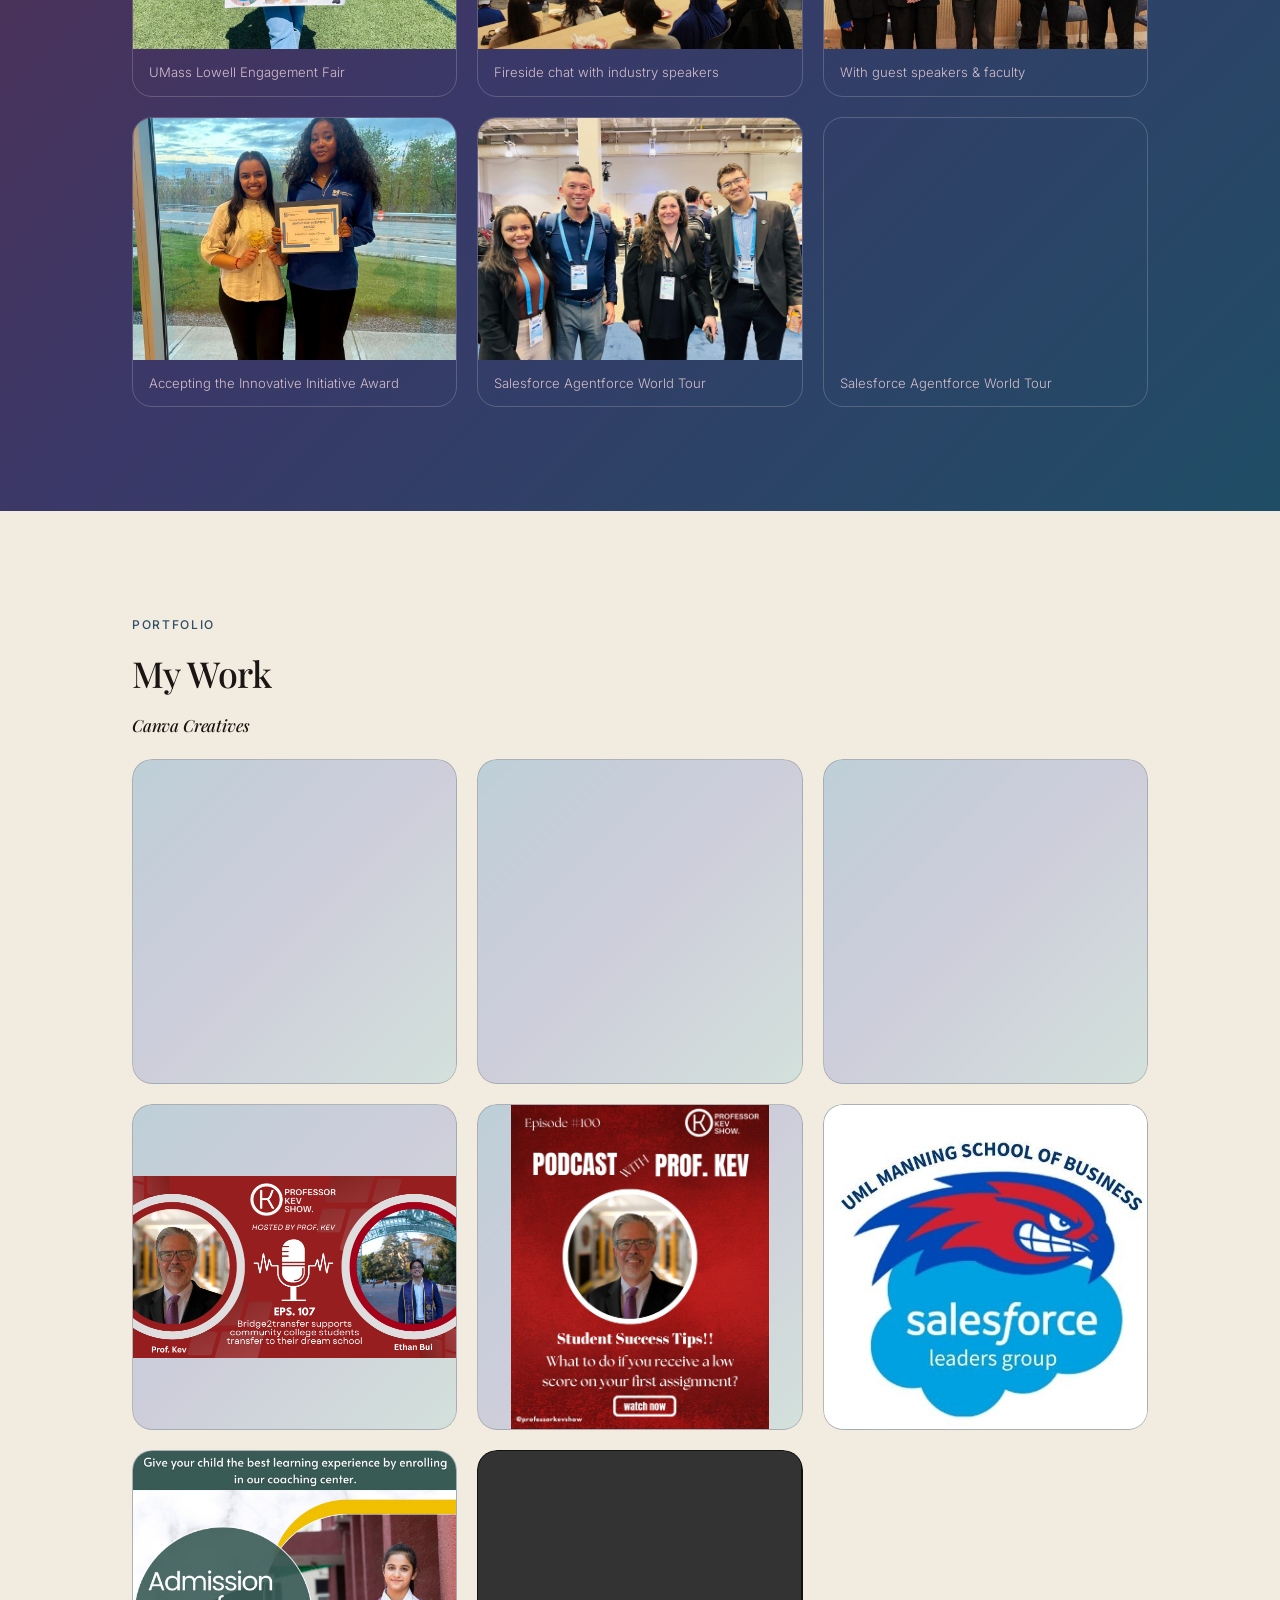
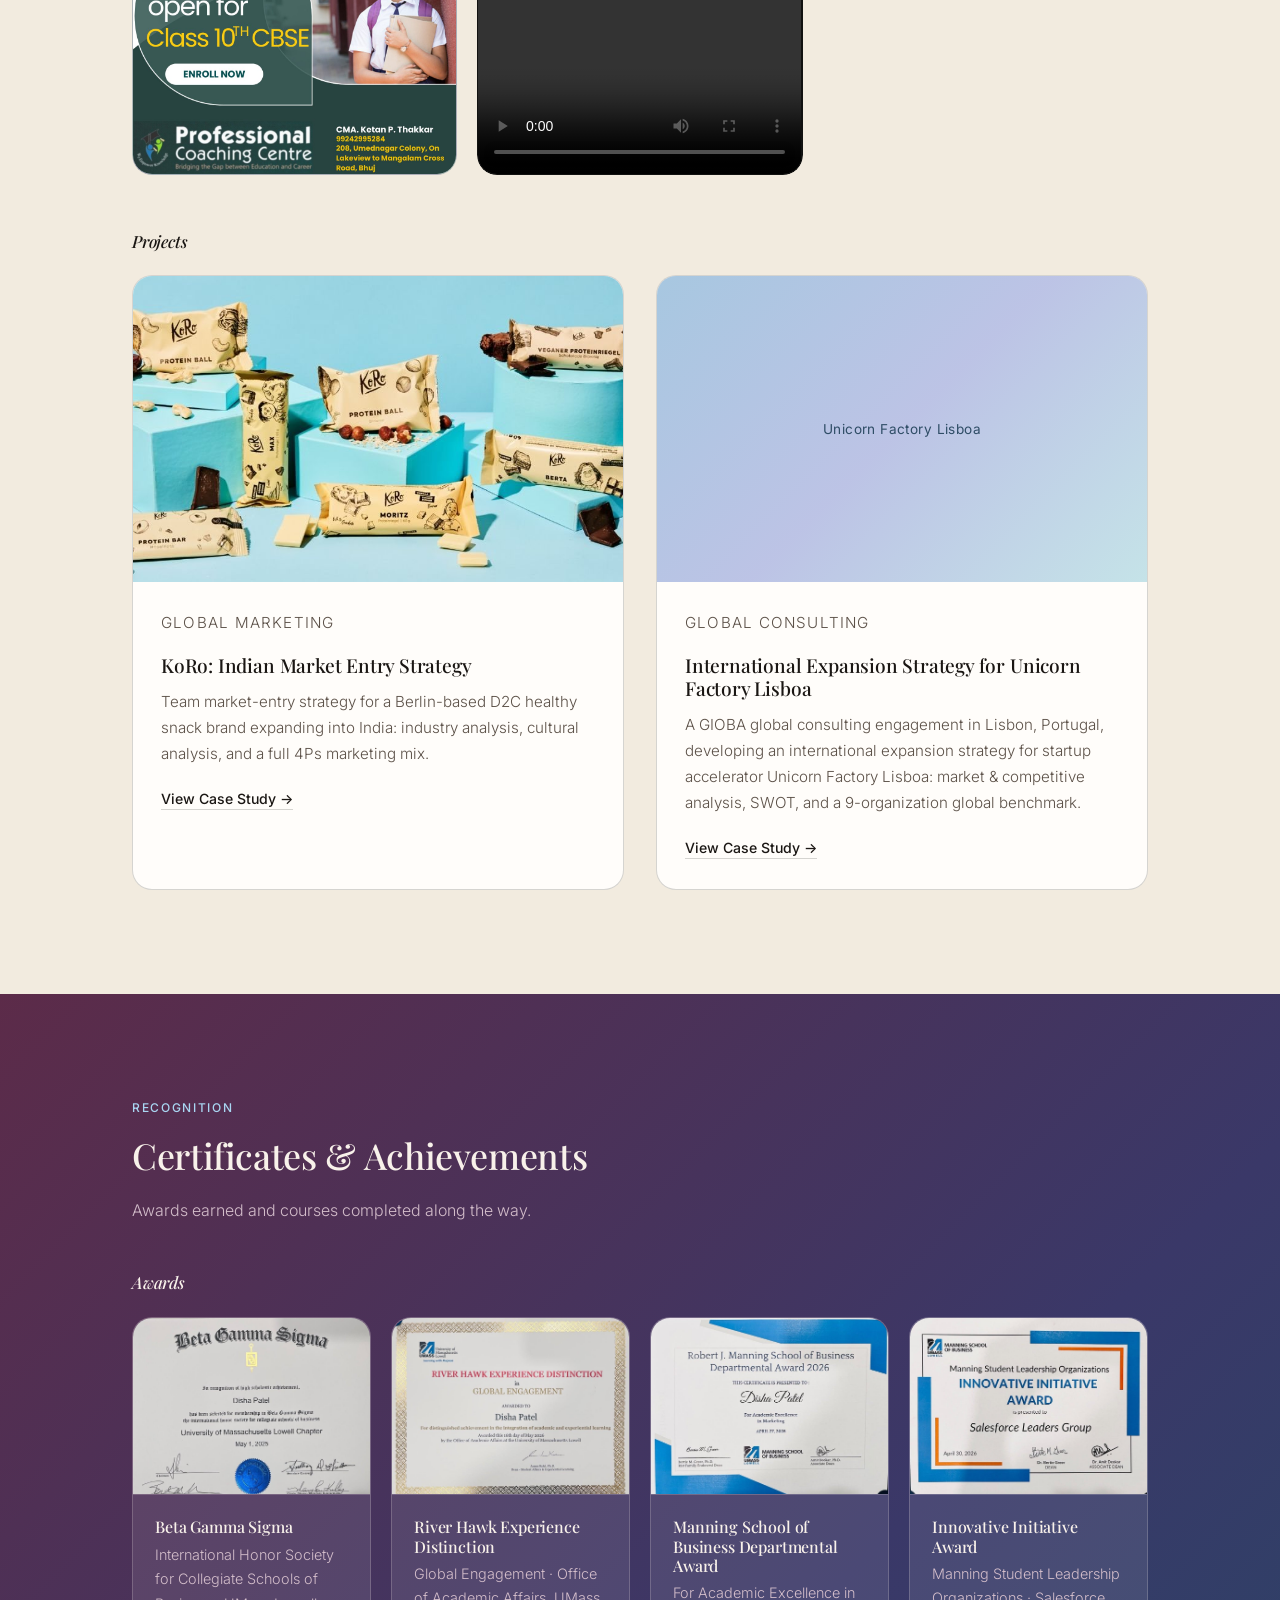
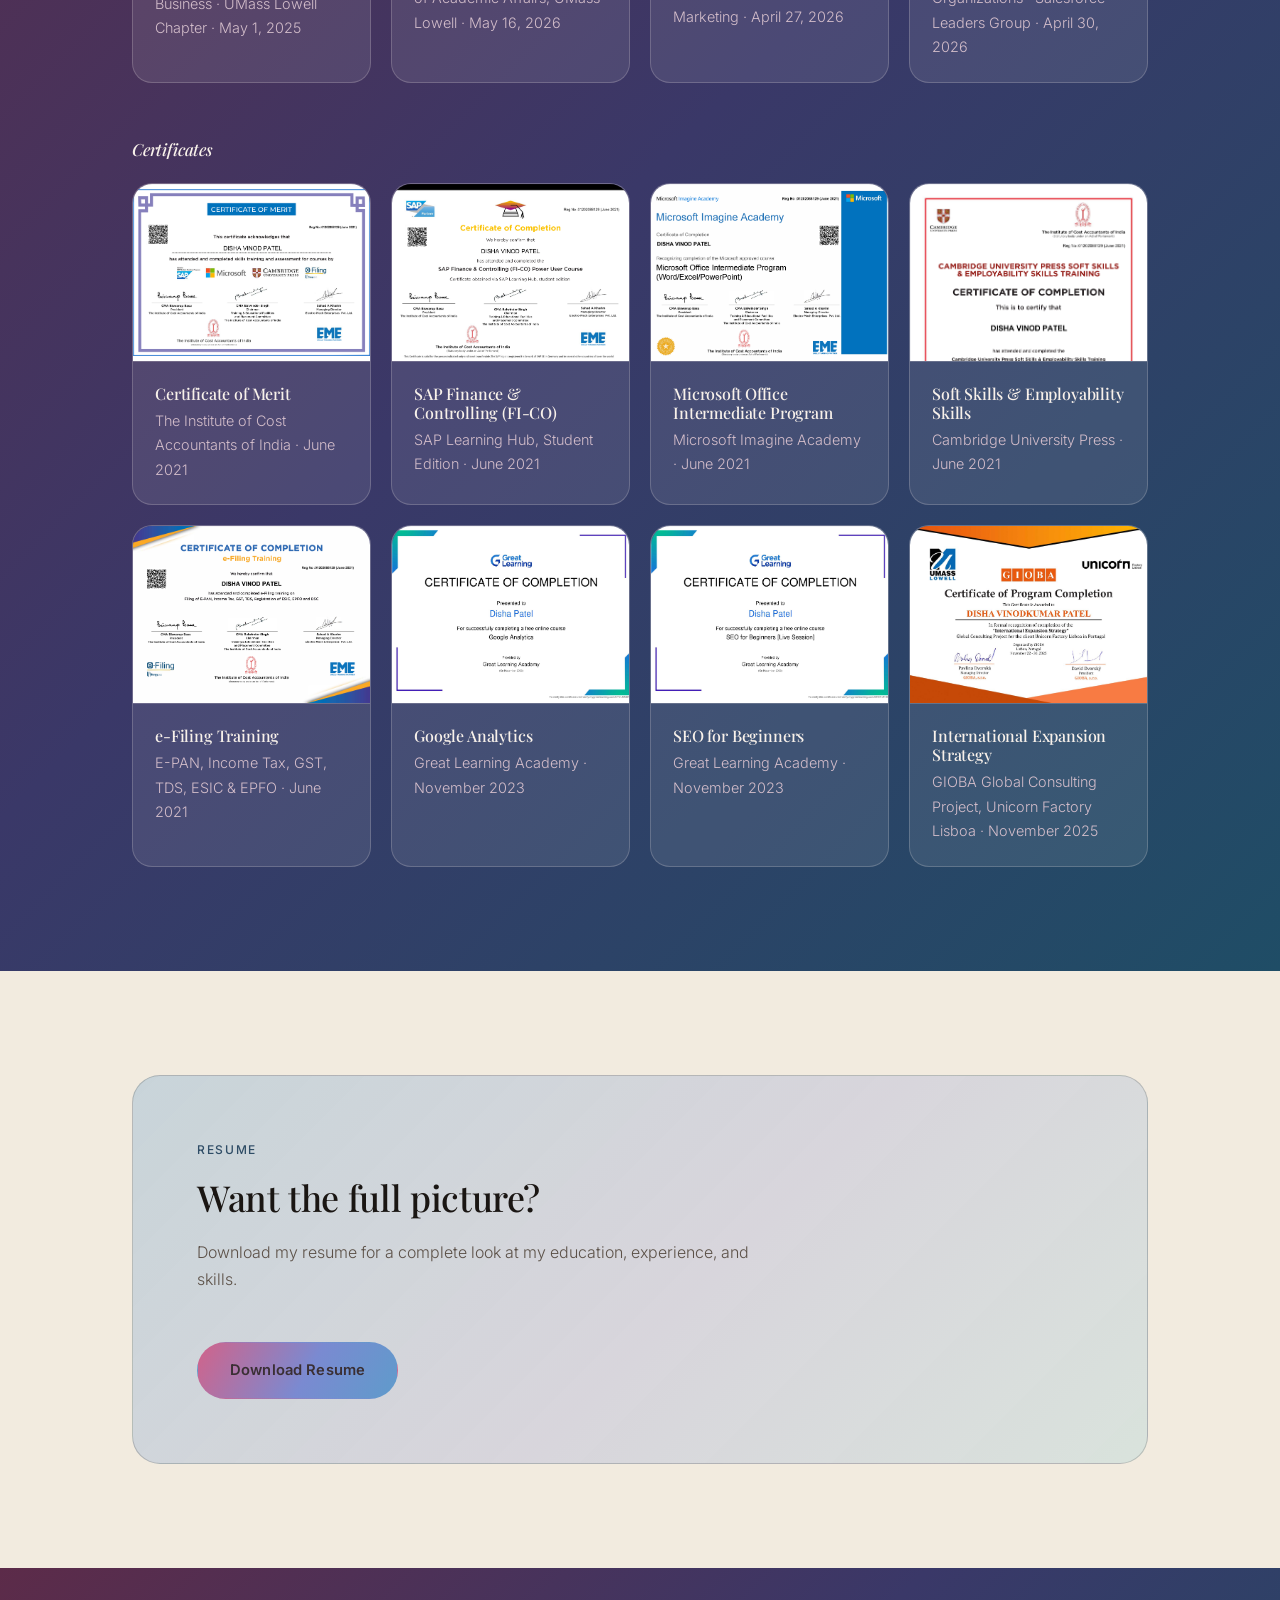
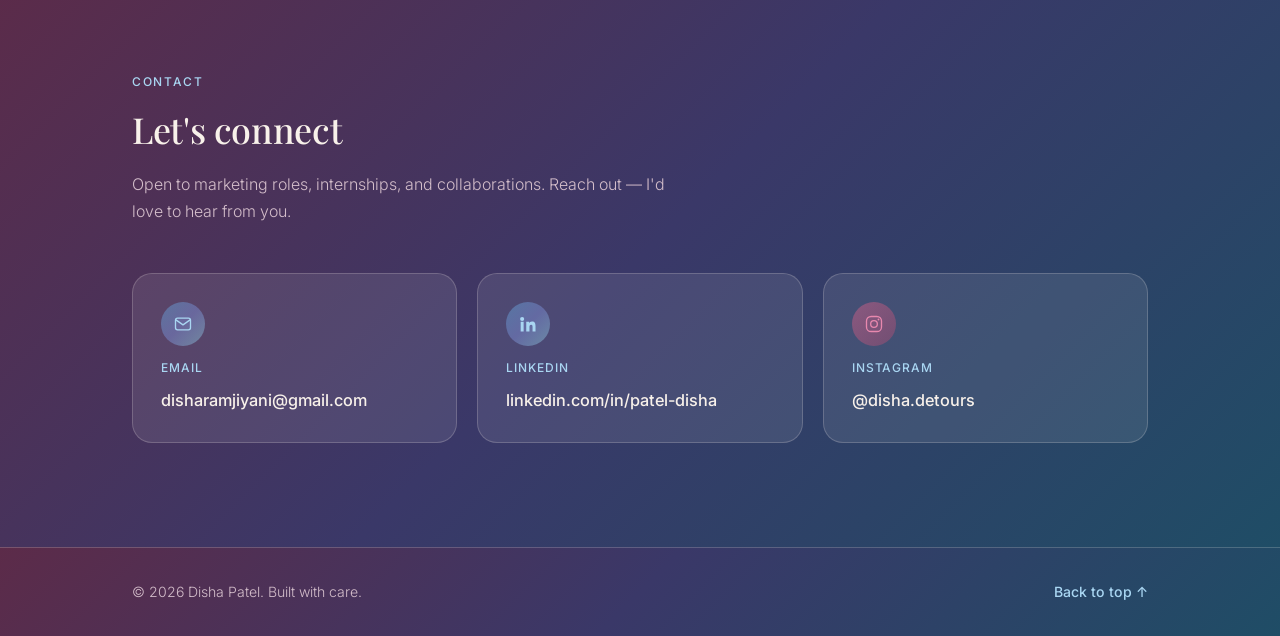
==== commit 0be362a4: "Load Google Fonts asynchronously to eliminate render-blocking PageSpeed Insights flagged the fonts s" ====
--- a/index.html
+++ b/index.html
@@ -17,7 +17,8 @@
 
   <link rel="preconnect" href="https://fonts.googleapis.com" />
   <link rel="preconnect" href="https://fonts.gstatic.com" crossorigin />
-  <link href="https://fonts.googleapis.com/css2?family=Playfair+Display:ital,wght@0,500;0,600;1,500&family=Inter:wght@300;400;500;600&display=swap" rel="stylesheet" />
+  <link rel="preload" href="https://fonts.googleapis.com/css2?family=Playfair+Display:ital,wght@0,500;0,600;1,500&family=Inter:wght@300;400;500;600&display=swap" as="style" onload="this.onload=null;this.rel='stylesheet'" />
+  <noscript><link href="https://fonts.googleapis.com/css2?family=Playfair+Display:ital,wght@0,500;0,600;1,500&family=Inter:wght@300;400;500;600&display=swap" rel="stylesheet" /></noscript>
   <link rel="icon" href="assets/favicon.svg" type="image/svg+xml" />
   <link rel="icon" href="assets/favicon-32.png" sizes="32x32" type="image/png" />
   <link rel="icon" href="assets/favicon-16.png" sizes="16x16" type="image/png" />
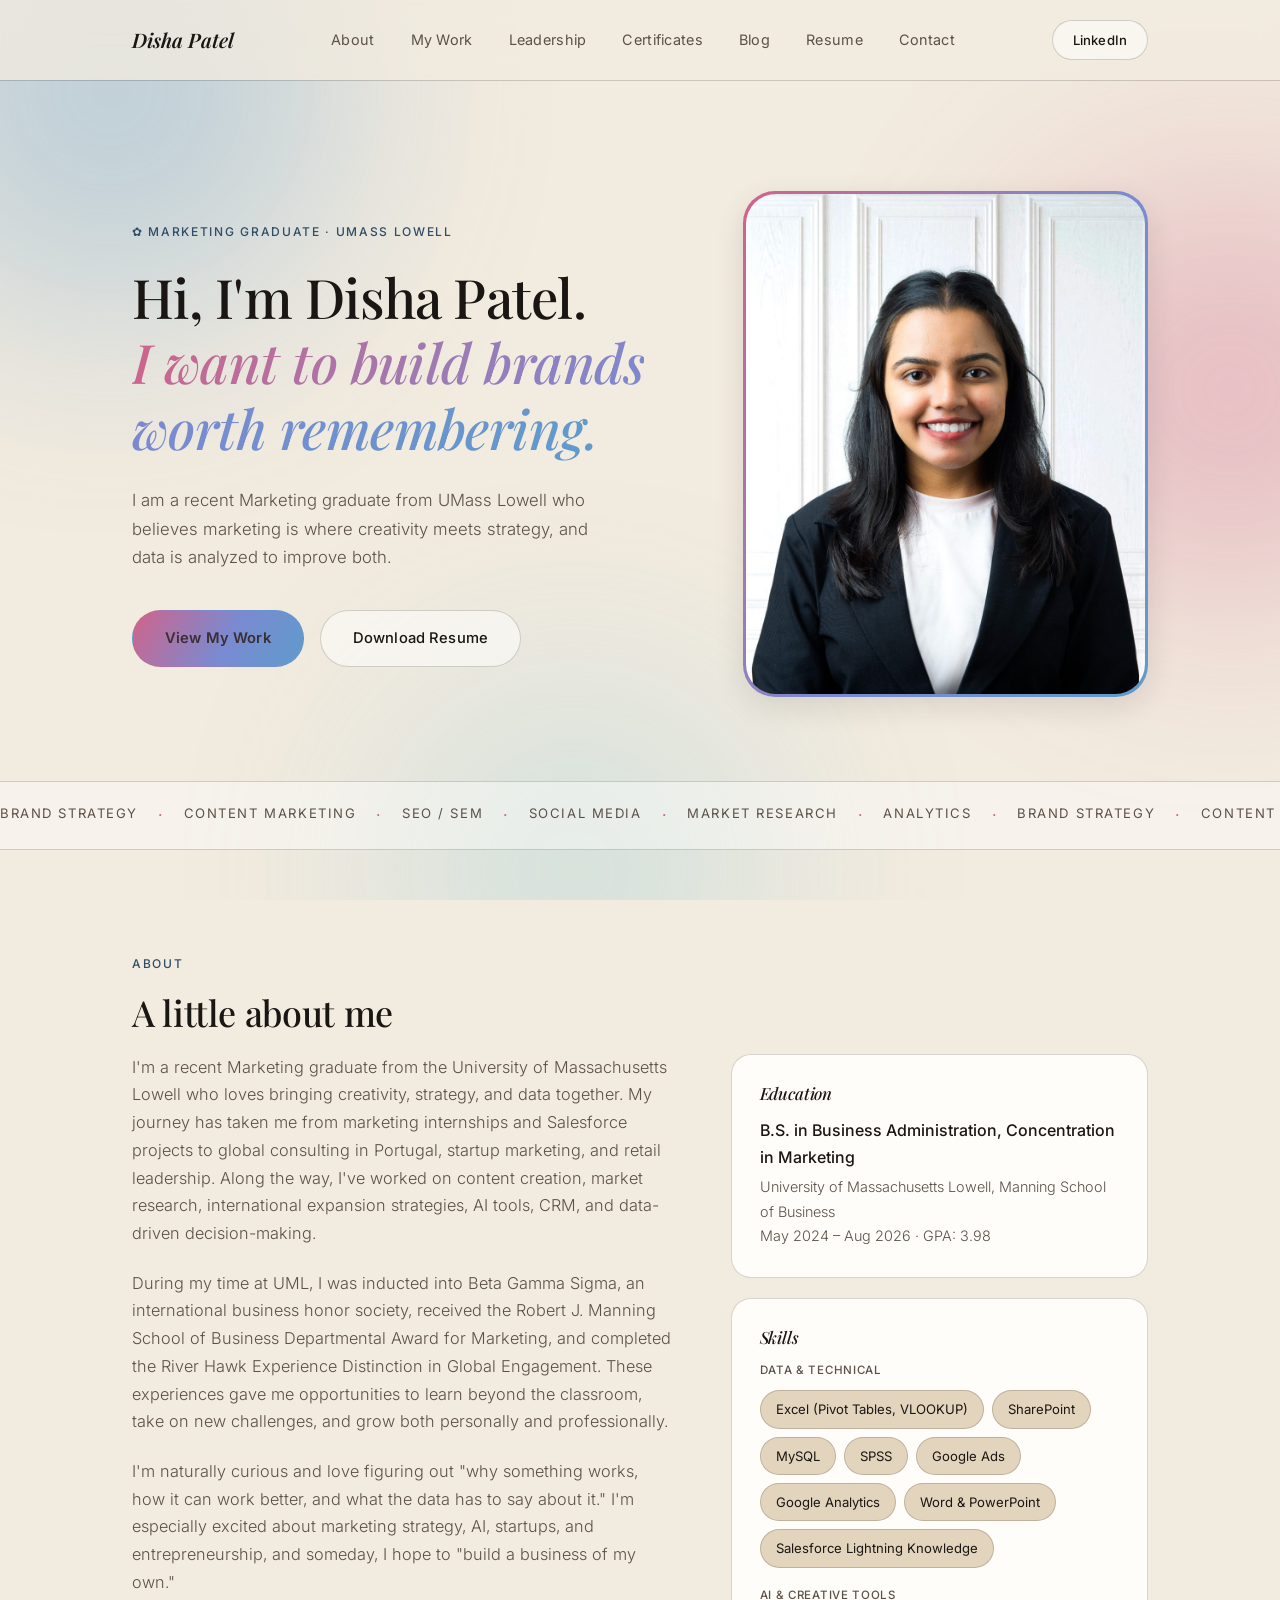
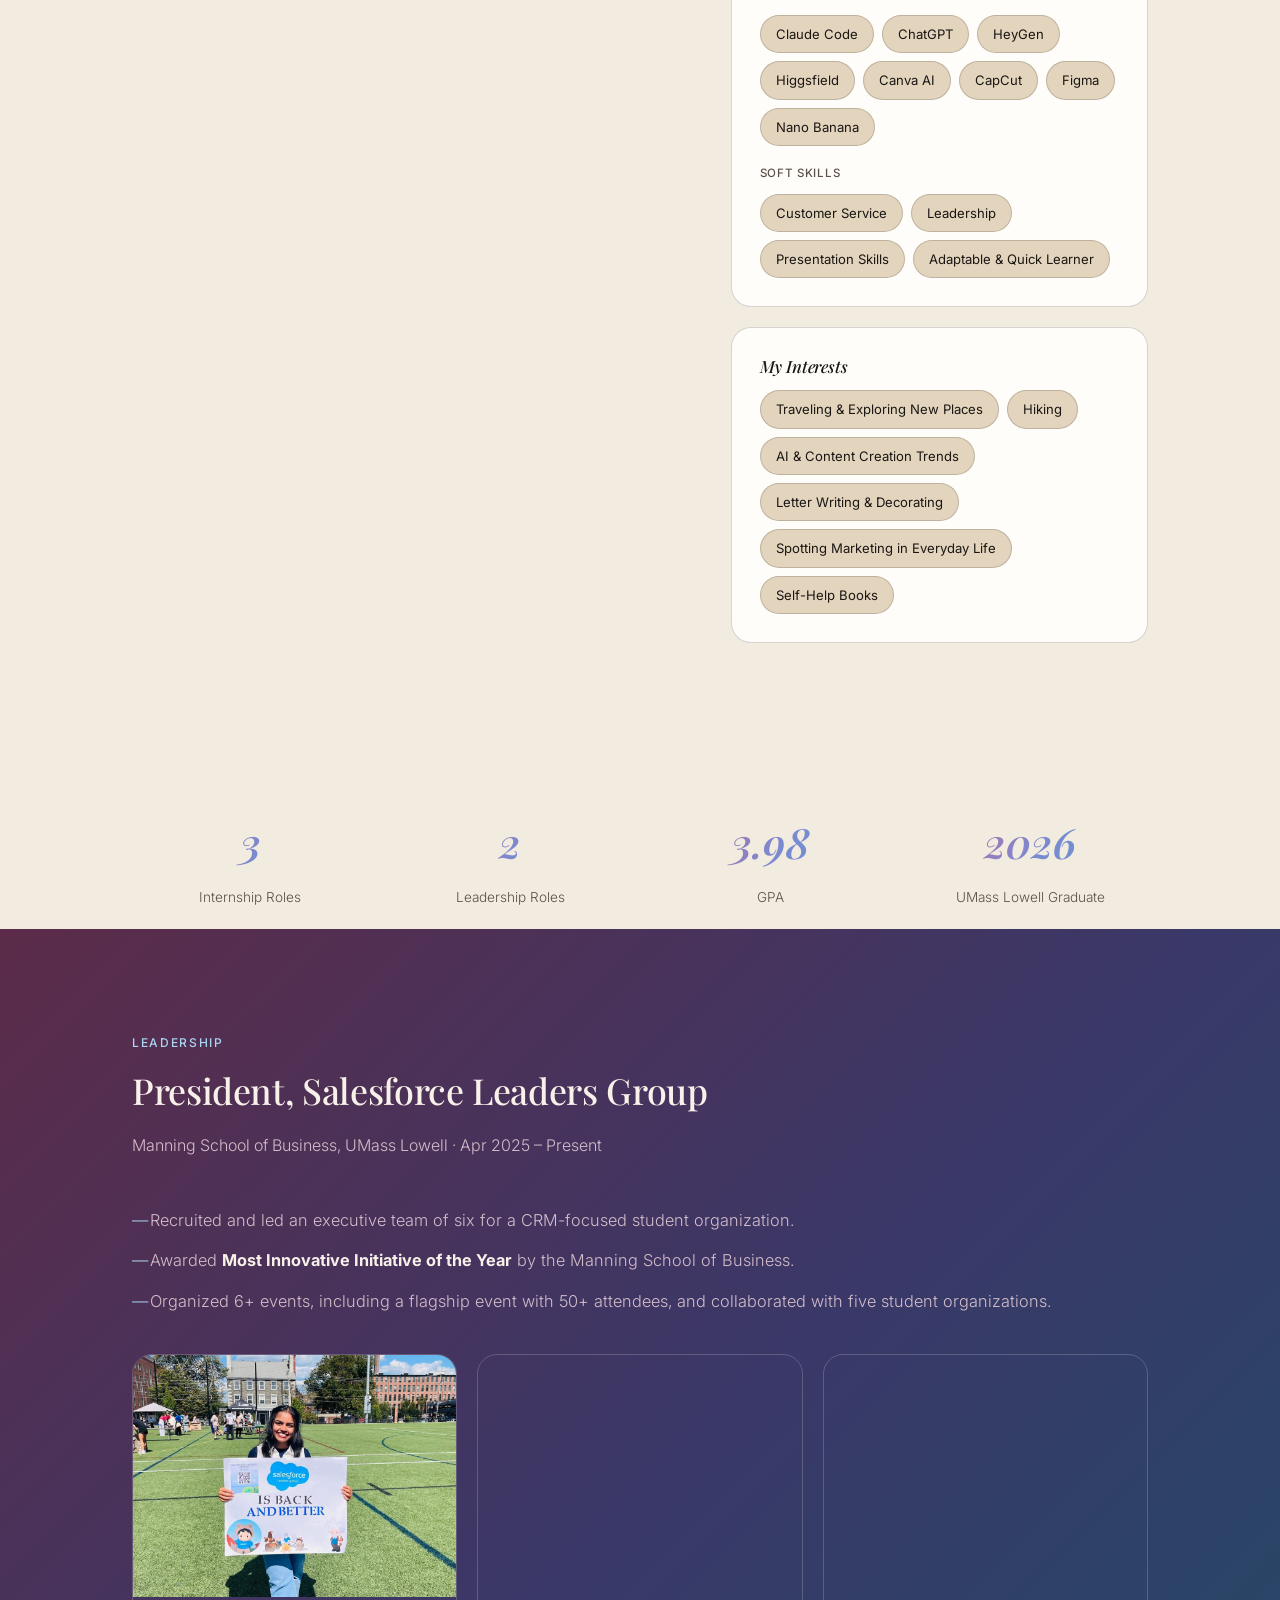
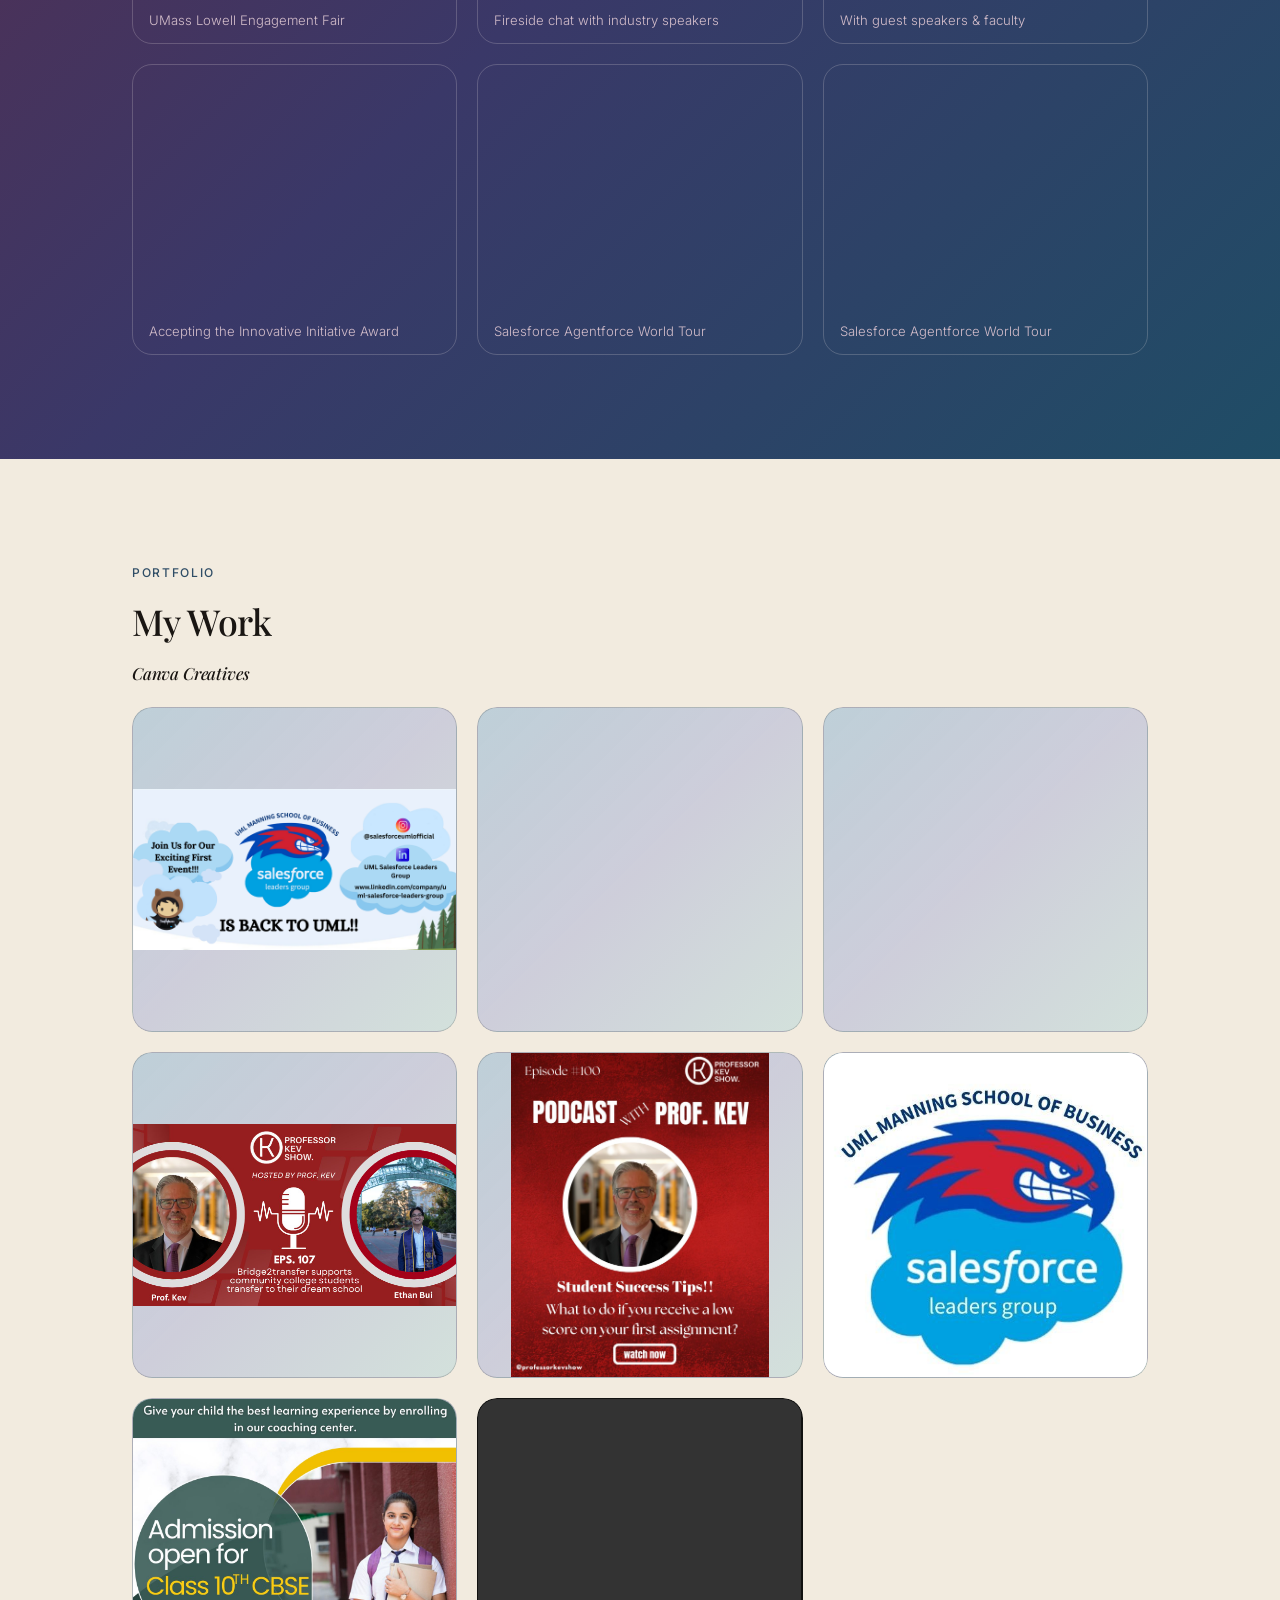
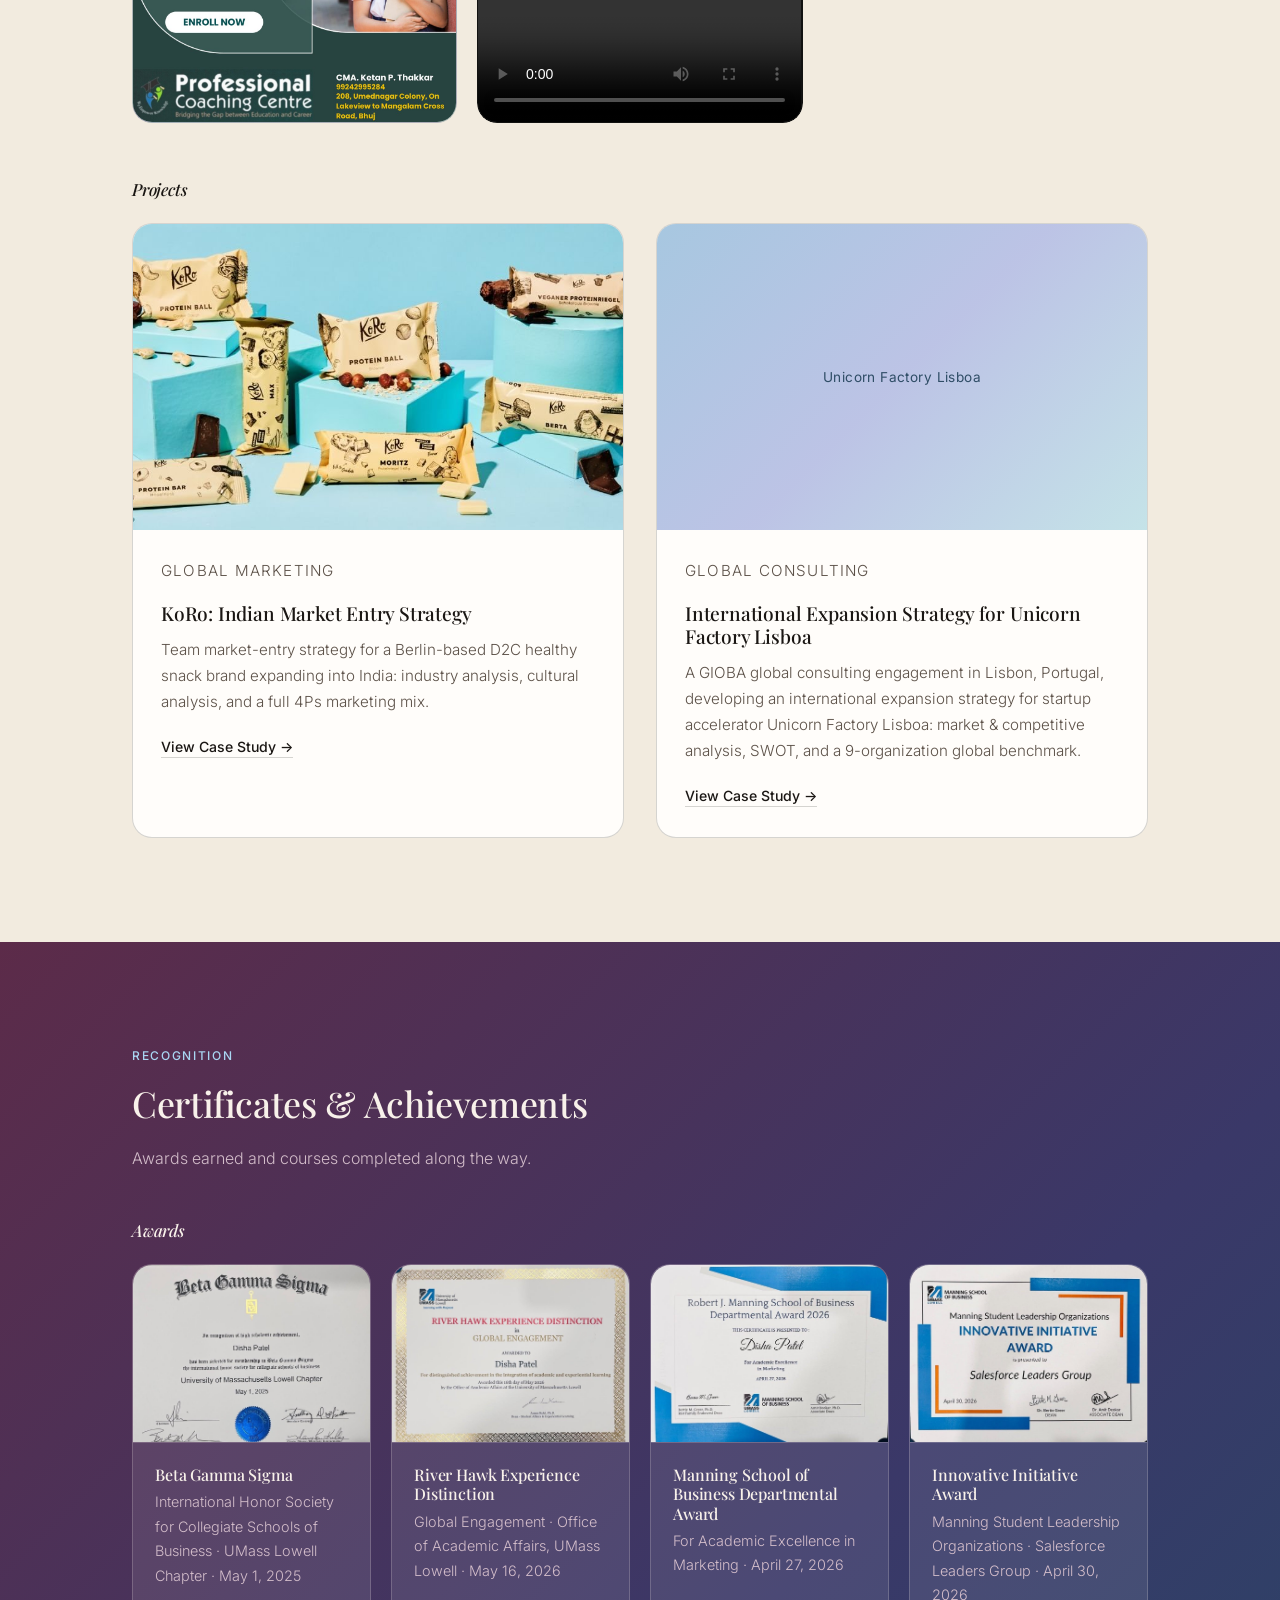
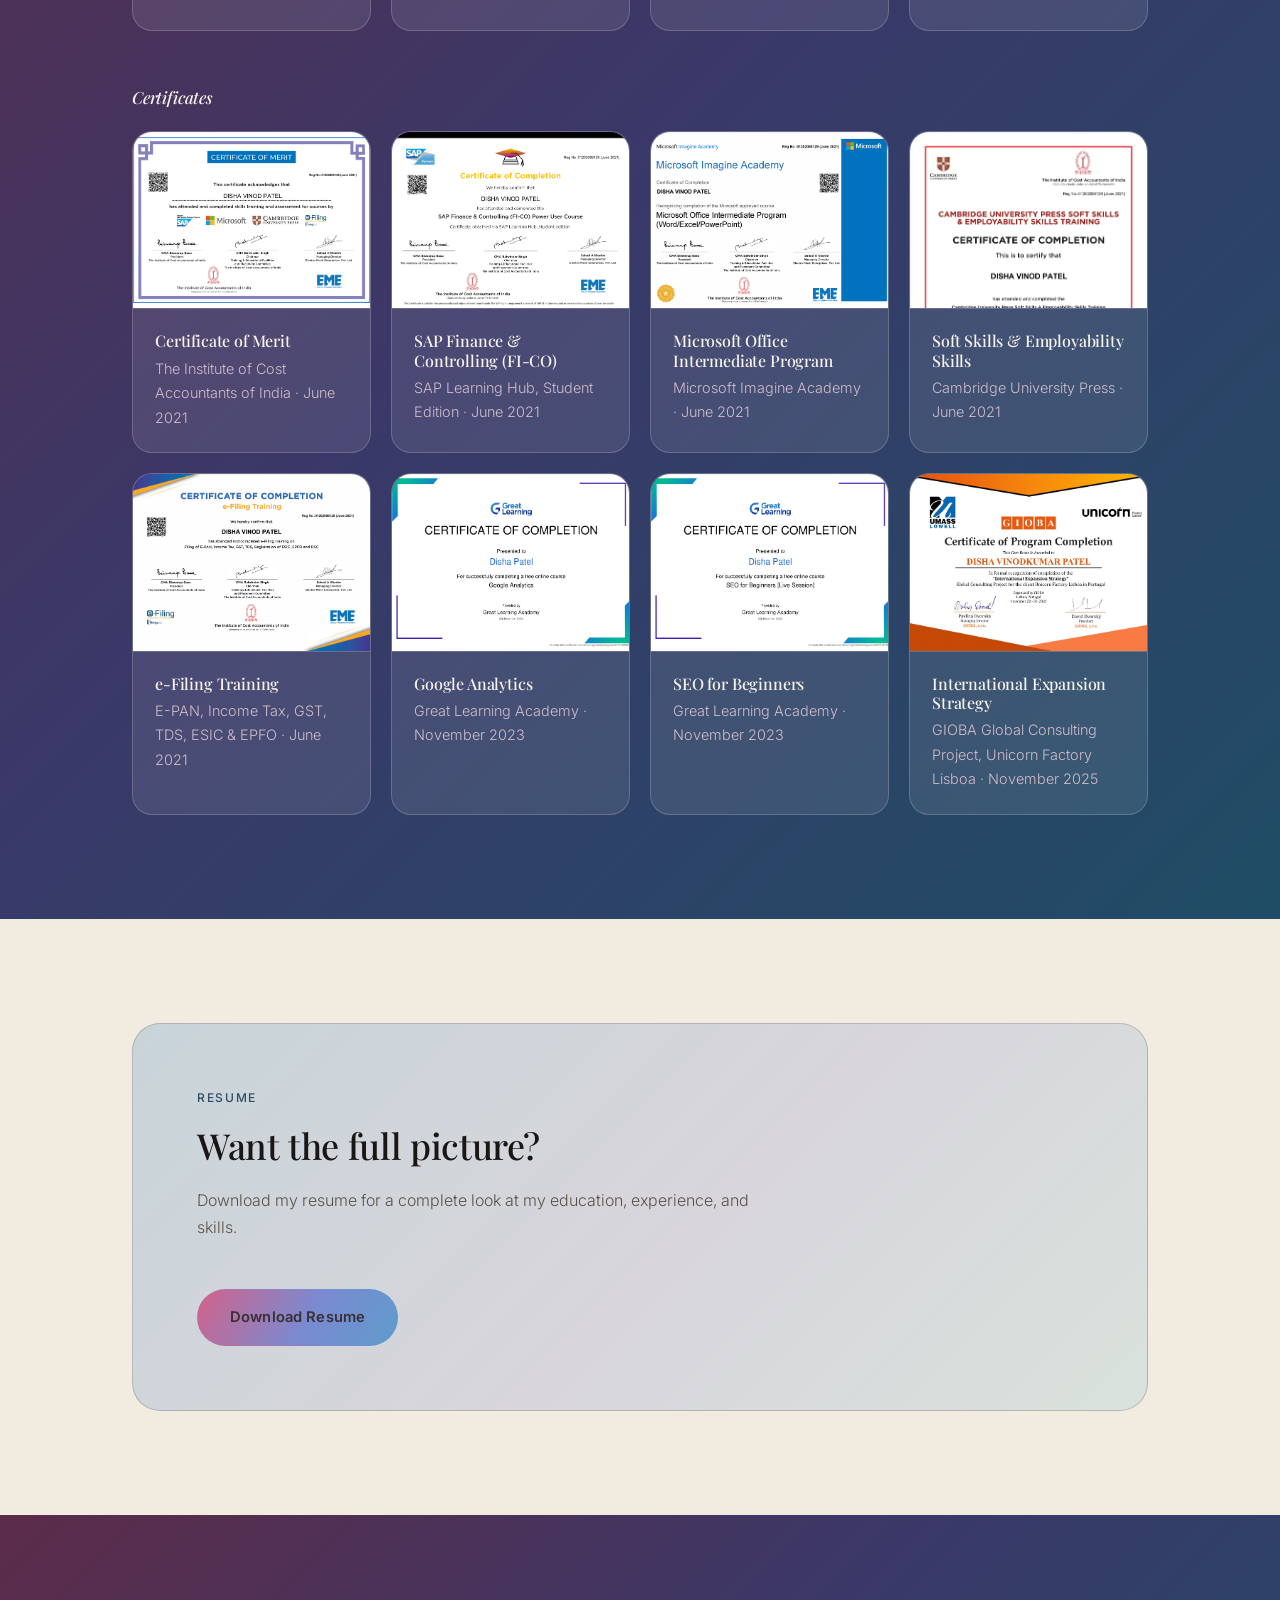
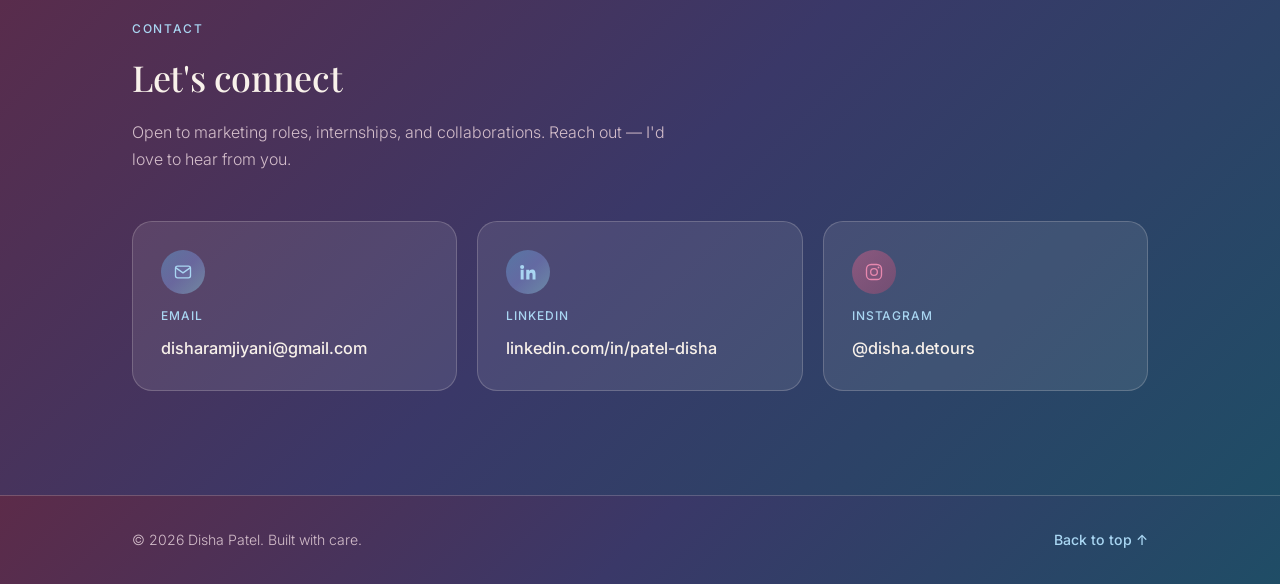
==== commit a1c00e3c: "Update Salesforce Leaders Group leadership bullets and dates" ====
--- a/index.html
+++ b/index.html
@@ -214,12 +214,12 @@
     <div class="container">
       <p class="section-label reveal">Leadership</p>
       <h2 class="section-title reveal">President, Salesforce Leaders Group</h2>
-      <p class="section-sub reveal">Manning School of Business, UMass Lowell &middot; Apr 2025 &ndash; Aug 2026</p>
+      <p class="section-sub reveal">Manning School of Business, UMass Lowell &middot; Apr 2025 &ndash; Present</p>
 
       <ul class="post-list reveal" style="margin-bottom: 40px;">
-        <li>Founded the Salesforce Leaders Group from the ground up with the support of Professor Gao, then recruited and led an executive team of six.</li>
-        <li>Created networking opportunities for students through Trailhead sessions and events, collaborating with five student organizations — including a flagship event that drew 70+ attendees.</li>
-        <li>Recognized by the end of the year as the <strong>Most Innovative Initiative of the Year</strong>.</li>
+        <li>Recruited and led an executive team of six for a CRM-focused student organization.</li>
+        <li>Awarded <strong>Most Innovative Initiative of the Year</strong> by the Manning School of Business.</li>
+        <li>Organized 6+ events, including a flagship event with 50+ attendees, and collaborated with five student organizations.</li>
       </ul>
 
       <div class="leadership-gallery">
